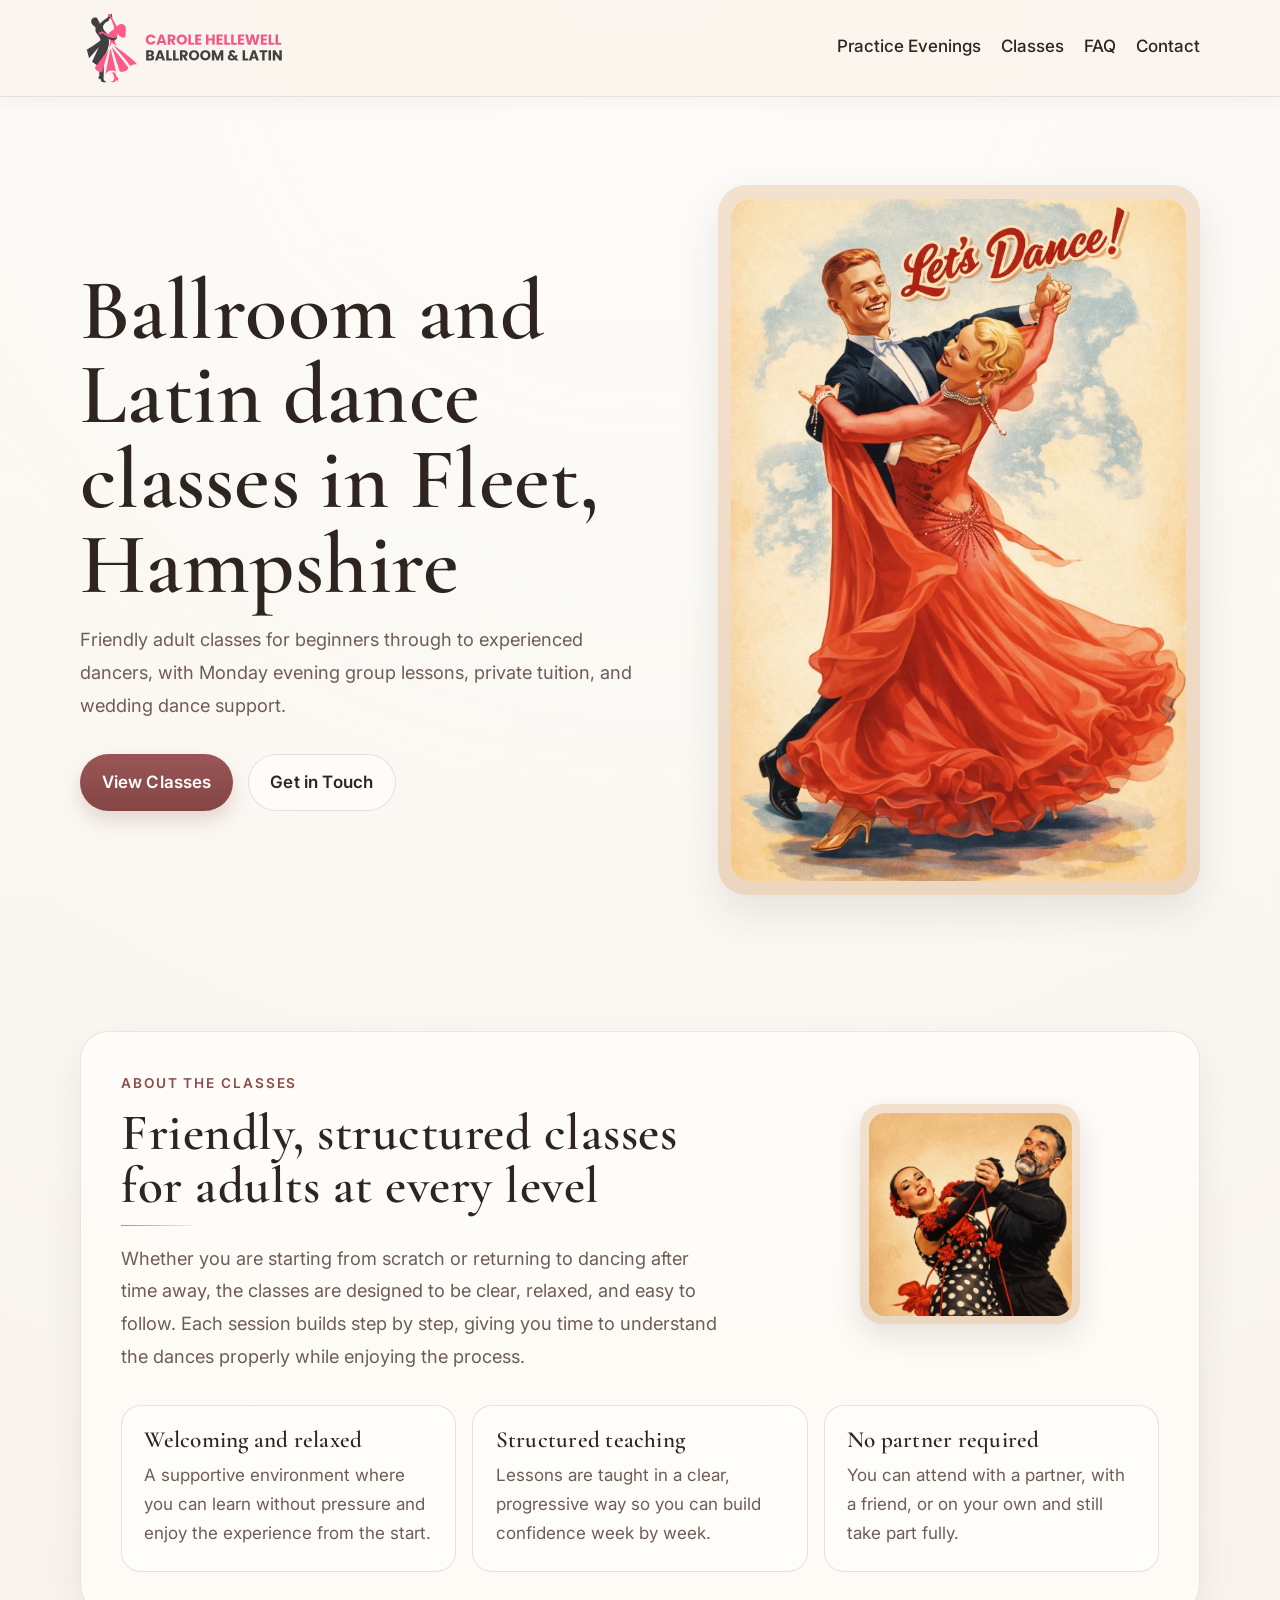
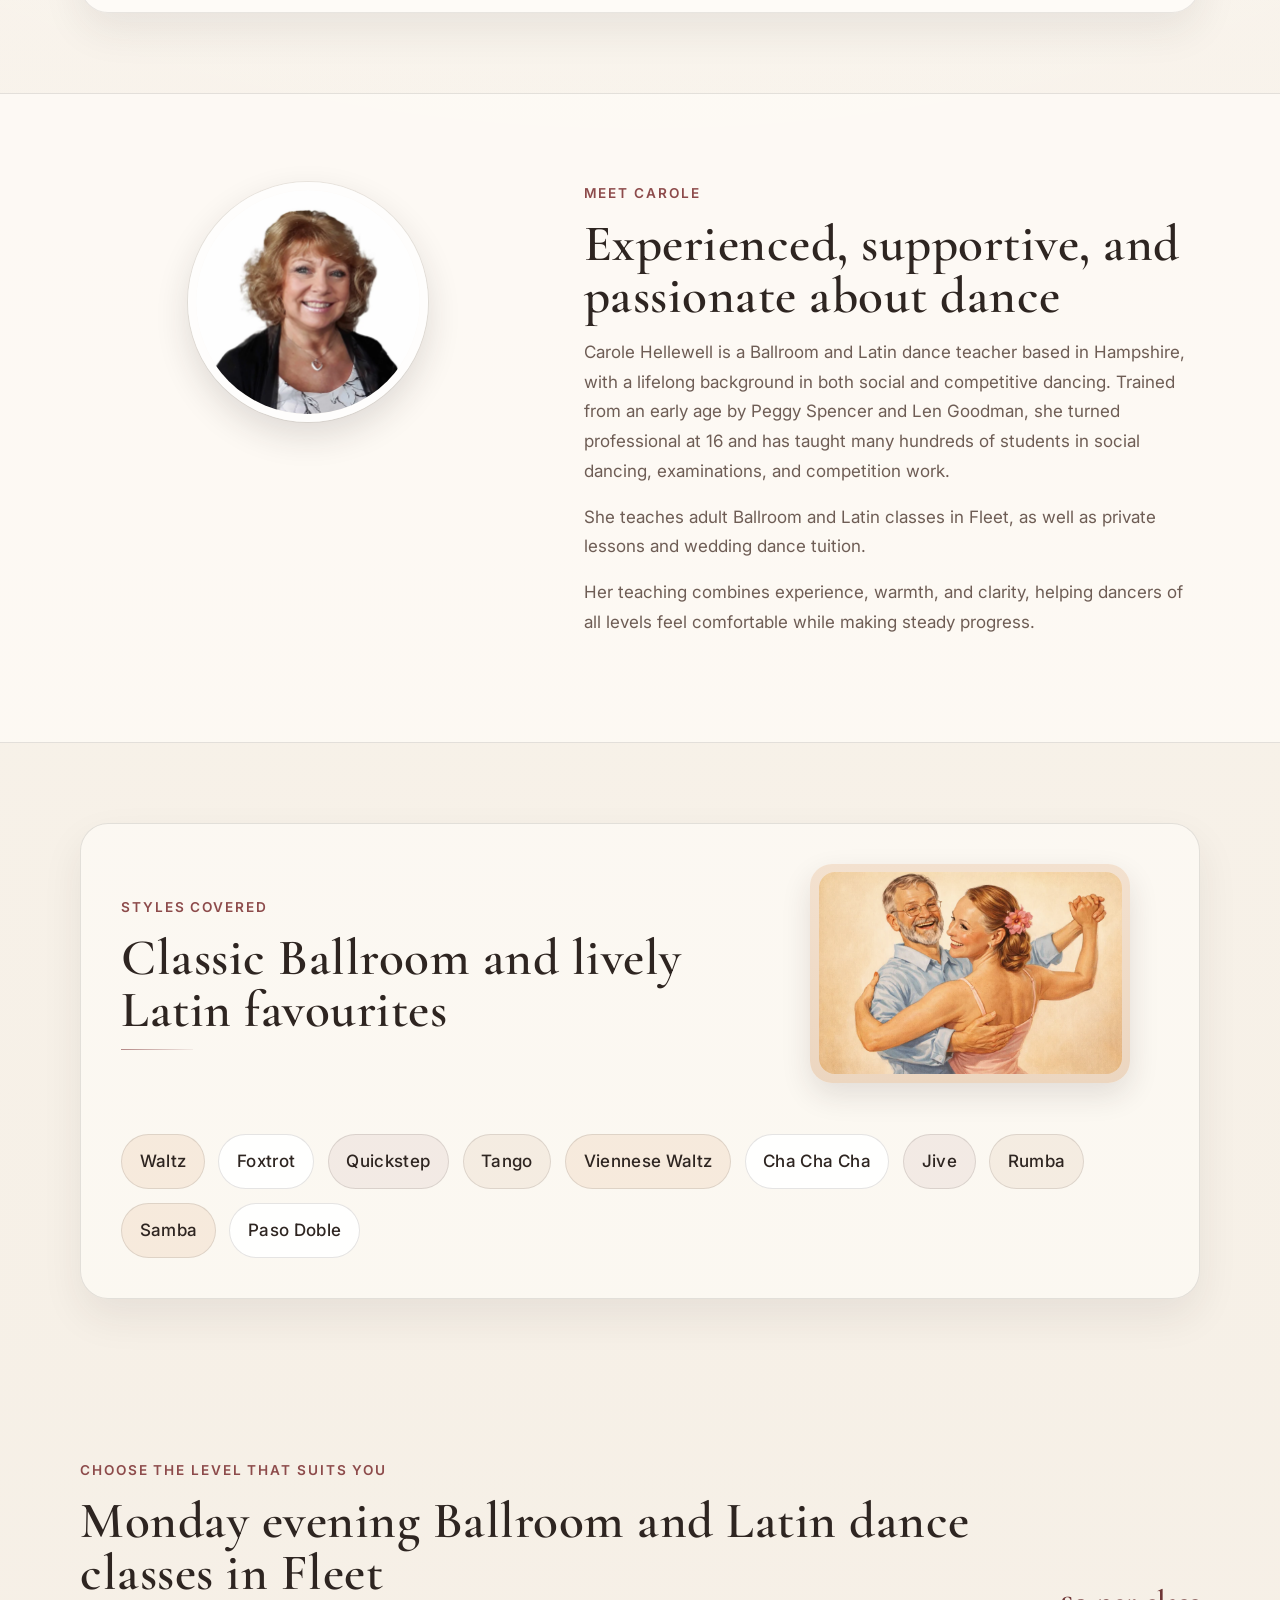
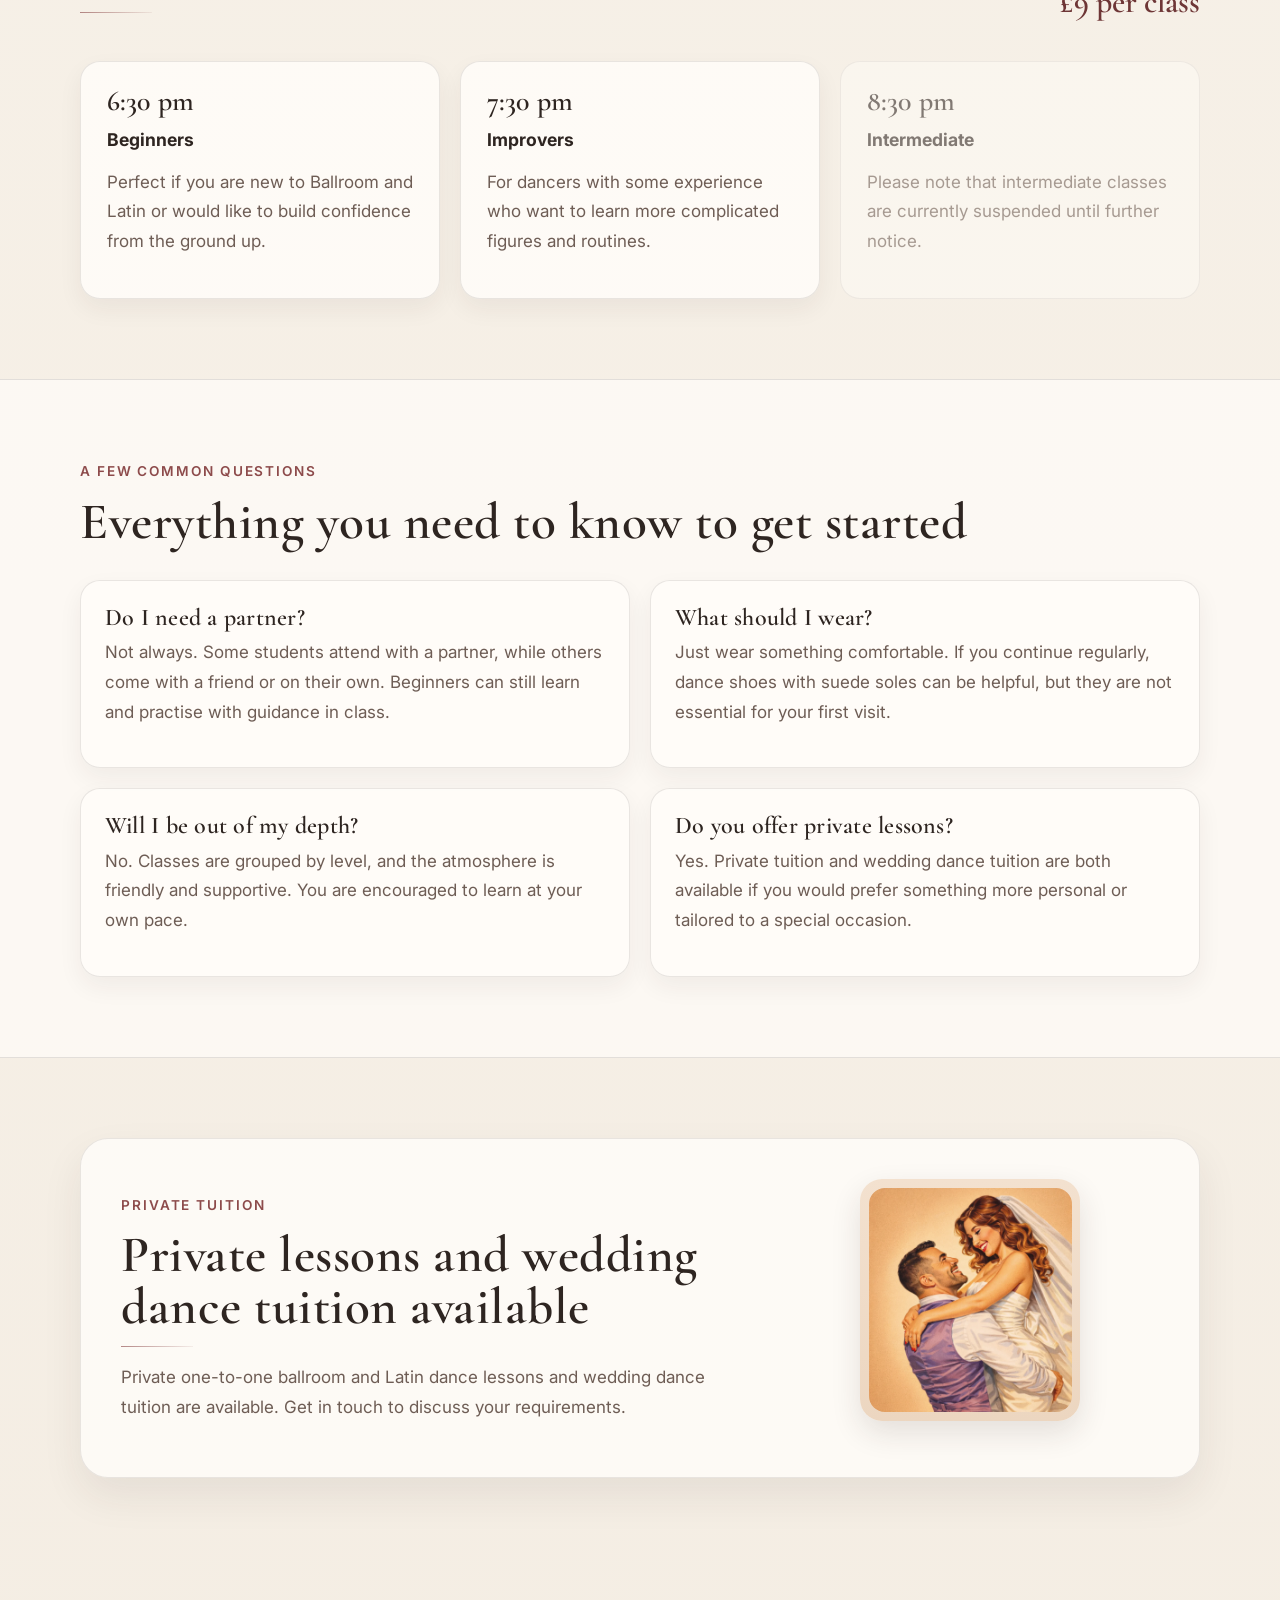
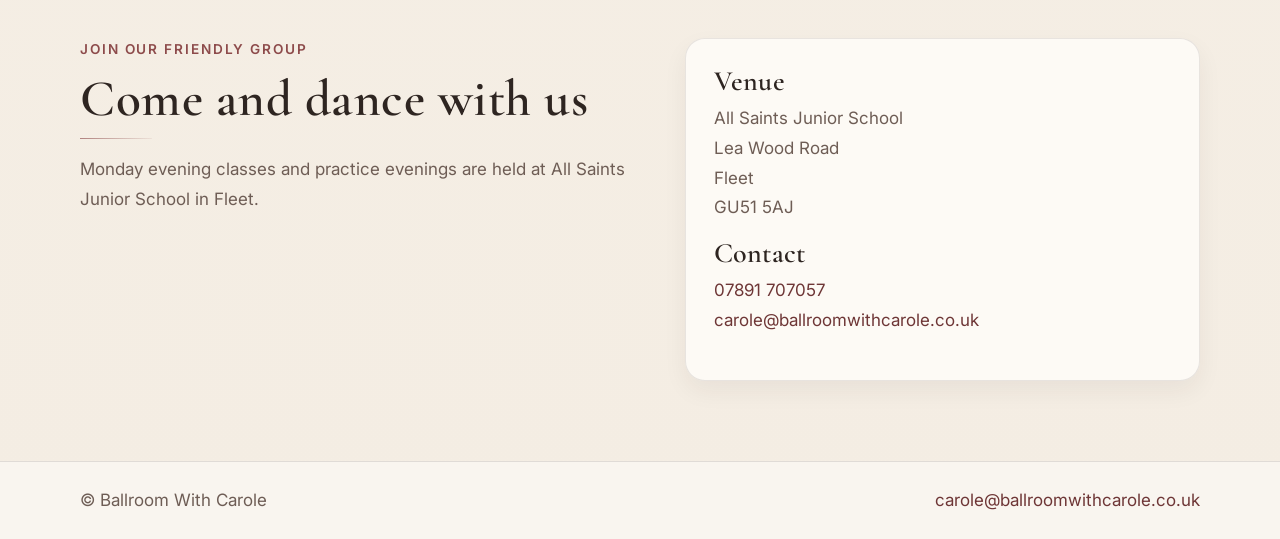
==== index.html @ eed53af4 "Upload of locally developed files" ====
<!DOCTYPE html>
<html lang="en">
<head>
  <meta charset="UTF-8" />
  <meta name="viewport" content="width=device-width, initial-scale=1.0" />
  <title>Ballroom With Carole | Ballroom & Latin Dance Classes in Fleet</title>
  <meta
    name="description"
    content="Friendly adult Ballroom and Latin dance classes in Fleet, Hampshire, with beginner, improver and intermediate classes, plus private lessons and wedding dance tuition."
  />
  <link rel="canonical" href="https://ballroomwithcarole.co.uk/" />
  <meta name="robots" content="index,follow" />
  <meta property="og:locale" content="en_GB" />
  <meta property="og:type" content="website" />
  <meta property="og:site_name" content="Ballroom With Carole" />
  <meta property="og:title" content="Ballroom With Carole | Ballroom & Latin Dance Classes in Fleet" />
  <meta
    property="og:description"
    content="Friendly adult Ballroom and Latin dance classes in Fleet, Hampshire, with beginner, improver and intermediate classes, plus private lessons and wedding dance tuition."
  />
  <meta property="og:url" content="https://ballroomwithcarole.co.uk/" />
  <meta property="og:image" content="https://ballroomwithcarole.co.uk/images/hero.webp" />
  <meta property="og:image:alt" content="Vintage-style illustration of a ballroom dancing couple" />
  <meta name="twitter:card" content="summary_large_image" />
  <meta name="twitter:title" content="Ballroom With Carole | Ballroom & Latin Dance Classes in Fleet" />
  <meta
    name="twitter:description"
    content="Friendly adult Ballroom and Latin dance classes in Fleet, Hampshire, with beginner, improver and intermediate classes, plus private lessons and wedding dance tuition."
  />
  <meta name="twitter:image" content="https://ballroomwithcarole.co.uk/images/hero.webp" />
  <meta name="twitter:image:alt" content="Vintage-style illustration of a ballroom dancing couple" />
  <link rel="preconnect" href="https://fonts.googleapis.com" />
  <link rel="preconnect" href="https://fonts.gstatic.com" crossorigin />
  <link
    href="https://fonts.googleapis.com/css2?family=Cormorant+Garamond:wght@500;600;700&family=Inter:wght@400;500;600&display=swap"
    rel="stylesheet"
  />
  <link rel="stylesheet" href="style.css" />
  <script type="application/ld+json">
    {
      "@context": "https://schema.org",
      "@graph": [
        {
          "@type": "WebSite",
          "@id": "https://ballroomwithcarole.co.uk/#website",
          "url": "https://ballroomwithcarole.co.uk/",
          "name": "Ballroom With Carole",
          "inLanguage": "en-GB"
        },
        {
          "@type": "LocalBusiness",
          "@id": "https://ballroomwithcarole.co.uk/#business",
          "name": "Ballroom With Carole",
          "url": "https://ballroomwithcarole.co.uk/",
          "image": "https://ballroomwithcarole.co.uk/images/hero.webp",
          "email": "carole@ballroomwithcarole.co.uk",
          "telephone": "+447891707057",
          "founder": {
            "@type": "Person",
            "name": "Carole Hellewell"
          },
          "areaServed": "Fleet, Hampshire",
          "address": {
            "@type": "PostalAddress",
            "streetAddress": "All Saints Junior School, Lea Wood Road",
            "addressLocality": "Fleet",
            "postalCode": "GU51 5AJ",
            "addressCountry": "GB"
          }
        },
        {
          "@type": "WebPage",
          "@id": "https://ballroomwithcarole.co.uk/#webpage",
          "url": "https://ballroomwithcarole.co.uk/",
          "name": "Ballroom With Carole | Ballroom & Latin Dance Classes in Fleet",
          "description": "Friendly adult Ballroom and Latin dance classes in Fleet, Hampshire, with beginner, improver and intermediate classes, plus private lessons and wedding dance tuition.",
          "inLanguage": "en-GB",
          "isPartOf": {
            "@id": "https://ballroomwithcarole.co.uk/#website"
          },
          "about": {
            "@id": "https://ballroomwithcarole.co.uk/#business"
          }
        }
      ]
    }
  </script>
</head>
<body>
  <header class="site-header">
    <div class="container header-inner">
      <a class="brand" href="#top">
        <img src="images/logo.svg" alt="Ballroom With Carole logo" />
      </a>
      <nav class="site-nav" aria-label="Primary navigation">
        <a href="practice-evenings.html">Practice Evenings</a>
        <a href="#classes">Classes</a>
        <a href="#faq">FAQ</a>
        <a href="#contact">Contact</a>
      </nav>
    </div>
  </header>

  <main id="top">
    <section class="hero">
      <div class="container hero-grid">
        <div class="hero-copy">
          <h1>Ballroom and Latin dance classes in Fleet, Hampshire</h1>
          <p class="lead">
            Friendly adult classes for beginners through to experienced dancers, with Monday evening group lessons, private tuition,
            and wedding dance support.
          </p>

          <div class="hero-actions">
            <a class="button button-primary" href="#classes">View Classes</a>
            <a class="button button-secondary" href="#contact">Get in Touch</a>
          </div>
        </div>

        <div class="hero-art" aria-hidden="true">
          <div class="hero-art-frame">
<img src="images/hero.webp" alt="Vintage-style illustration of a ballroom dancing couple" />
          </div>
        </div>
      </div>
    </section>

<section class="intro section">
  <div class="container">
    <div class="intro-shell">
      <div class="intro-top">
        <div class="intro-copy">
          <p class="eyebrow">About the classes</p>
          <h2>Friendly, structured classes for adults at every level</h2>
          <p class="intro-lead">
            Whether you are starting from scratch or returning to dancing after time away, the classes are designed to be clear,
            relaxed, and easy to follow. Each session builds step by step, giving you time to understand the dances properly while
            enjoying the process.
          </p>
        </div>

        <div class="intro-image">
          <div class="intro-image-frame">
            <img
              class="intro-image-art"
              src="images/tango.webp"
              alt="Vintage-style tango dancers illustration"
            />
          </div>
        </div>
      </div>

      <div class="intro-points">
        <article class="intro-point">
          <h3>Welcoming and relaxed</h3>
          <p>A supportive environment where you can learn without pressure and enjoy the experience from the start.</p>
        </article>

        <article class="intro-point">
          <h3>Structured teaching</h3>
          <p>Lessons are taught in a clear, progressive way so you can build confidence week by week.</p>
        </article>

        <article class="intro-point">
          <h3>No partner required</h3>
          <p>You can attend with a partner, with a friend, or on your own and still take part fully.</p>
        </article>
      </div>
    </div>
  </div>
</section>

    <section id="about" class="about section section-tint">
<div class="container two-column about-grid">
  <div class="about-image">
    <img src="images/carole_hellewell.webp" alt="Carole Hellewell" />
  </div>

  <div class="about-text">
    <p class="eyebrow">Meet Carole</p>
    <h2>Experienced, supportive, and passionate about dance</h2>

    <p>
      Carole Hellewell is a Ballroom and Latin dance teacher based in Hampshire, with a lifelong background in both social and
      competitive dancing. Trained from an early age by Peggy Spencer and
      Len Goodman, she turned professional at 16 and has taught many hundreds of
      students in social dancing, examinations, and competition work.
    </p>

    <p>She teaches adult Ballroom and Latin classes in Fleet, as well as private lessons and wedding dance tuition.

    </p>

    <p>
      Her teaching combines experience, warmth, and clarity, helping dancers of
      all levels feel comfortable while making steady progress.
    </p>
  </div>
</div>
    </section>

    <section class="styles section">
      <div class="container">
        <div class="styles-top">
          <div class="styles-copy">
            <p class="eyebrow">Styles covered</p>
            <h2>Classic Ballroom and lively Latin favourites</h2>
          </div>

          <div class="classes-image">
            <div class="classes-image-frame">
              <img
                class="classes-image-art"
                src="images/dancing-couple.webp"
                alt="Vintage-style dancing couple illustration"
              />
            </div>
          </div>
        </div>

        <div class="pill-grid">
          <span class="pill">Waltz</span>
          <span class="pill">Foxtrot</span>
          <span class="pill">Quickstep</span>
          <span class="pill">Tango</span>
          <span class="pill">Viennese Waltz</span>
          <span class="pill">Cha Cha Cha</span>
          <span class="pill">Jive</span>
          <span class="pill">Rumba</span>
          <span class="pill">Samba</span>
          <span class="pill">Paso Doble</span>
        </div>
      </div>
    </section>

    <section id="classes" class="classes section">
      <div class="container">
        <div class="section-heading">
          <div>
            <p class="eyebrow">Choose the level that suits you</p>
            <h2>Monday evening Ballroom and Latin dance classes in Fleet</h2>
          </div>
          <p class="price-tag">£9 per class</p>
        </div>

        <div class="card-grid">
          <article class="card">
            <h3>6:30 pm</h3>
            <p class="card-title">Beginners</p>
            <p>Perfect if you are new to Ballroom and Latin or would like to build confidence from the ground up.</p>
          </article>

          <article class="card">
            <h3>7:30 pm</h3>
            <p class="card-title">Improvers</p>
            <p>For dancers with some experience who want to learn more complicated figures and routines.</p>
          </article>

          <article class="card card-suspended">
            <h3>8:30 pm</h3>
            <p class="card-title">Intermediate</p>
            <p>Please note that intermediate classes are currently suspended until further notice.</p>
          </article>
        </div>
      </div>
    </section>

    <section id="faq" class="faq section section-tint">
      <div class="container">
        <p class="eyebrow">A few common questions</p>
        <h2>Everything you need to know to get started</h2>

        <div class="faq-grid">
          <article class="faq-item">
            <h3>Do I need a partner?</h3>
            <p>
              Not always. Some students attend with a partner, while others come with a
              friend or on their own. Beginners can still learn and practise with
              guidance in class.
            </p>
          </article>

          <article class="faq-item">
            <h3>What should I wear?</h3>
            <p>
              Just wear something comfortable. If you continue regularly, dance shoes
              with suede soles can be helpful, but they are not essential for your first visit.
            </p>
          </article>

          <article class="faq-item">
            <h3>Will I be out of my depth?</h3>
            <p>
              No. Classes are grouped by level, and the atmosphere is friendly and
              supportive. You are encouraged to learn at your own pace.
            </p>
          </article>

          <article class="faq-item">
            <h3>Do you offer private lessons?</h3>
            <p>
              Yes. Private tuition and wedding dance tuition are both available if you
              would prefer something more personal or tailored to a special occasion.
            </p>
          </article>
        </div>
      </div>
    </section>

    <section class="private section">
      <div class="container">
        <div class="private-shell">
          <div class="private-top">
            <div class="private-copy">
              <p class="eyebrow">Private tuition</p>
              <h2>Private lessons and wedding dance tuition available</h2>
              <p class="private-lead">
                Private one-to-one ballroom and Latin dance lessons and wedding dance tuition are available.
                Get in touch to discuss your requirements.
              </p>
            </div>

            <div class="private-image">
              <div class="private-image-frame">
                <img
                  class="private-image-art"
                  src="images/wedding.webp"
                  alt="Vintage-style wedding couple dancing illustration"
                />
              </div>
            </div>
          </div>
        </div>
      </div>
    </section>

    <section id="contact" class="contact section">
      <div class="container contact-grid">
        <div>
          <p class="eyebrow">Join our friendly group</p>
          <h2>Come and dance with us</h2>
          <p>
            Monday evening classes and practice evenings are held at All Saints Junior School in Fleet.
          </p>
        </div>

        <div class="contact-card">
          <h3>Venue</h3>
          <p>
            All Saints Junior School<br />
            Lea Wood Road<br />
            Fleet<br />
            GU51 5AJ
          </p>

          <h3>Contact</h3>
          <p>
            <a href="tel:07891707057">07891 707057</a><br />
            <a href="mailto:carole@ballroomwithcarole.co.uk">carole@ballroomwithcarole.co.uk</a>
          </p>
        </div>
      </div>
    </section>
  </main>

  <footer class="site-footer">
    <div class="container footer-inner">
      <p>© Ballroom With Carole</p>
      <p><a href="mailto:carole@ballroomwithcarole.co.uk">carole@ballroomwithcarole.co.uk</a></p>
    </div>
  </footer>
</body>
</html>
---- style.css ----
:root {
  --bg: #f6f0e7;
  --bg-soft: #fbf7f1;
  --surface: #fffdf9;
  --surface-2: #f0e5d7;
  --text: #2e2521;
  --muted: #6e5d55;
  --accent: #8d4b4b;
  --accent-dark: #6e3636;
  --border: rgba(46, 37, 33, 0.12);
  --shadow: 0 18px 40px rgba(46, 37, 33, 0.08);

  --font-heading: "Cormorant Garamond", serif;
  --font-body: "Inter", sans-serif;

  --container: 1120px;
  --radius: 20px;
  --shadow-soft: 0 10px 24px rgba(46, 37, 33, 0.06);
  --shadow-card: 0 16px 34px rgba(46, 37, 33, 0.08);
}

*,
*::before,
*::after {
  box-sizing: border-box;
}

html {
  scroll-behavior: smooth;
}

body {
  margin: 0;
  background:
    radial-gradient(circle at top, rgba(255, 255, 255, 0.75), transparent 38%),
    linear-gradient(to bottom, #f9f4ec, #f4ede3);
  color: var(--text);
  font-family: var(--font-body);
  font-size: 17px;
  line-height: 1.72;
}

img {
  max-width: 100%;
  display: block;
}

a {
  color: var(--accent-dark);
  text-decoration: none;
}

a:hover {
  text-decoration: underline;
}

.container {
  width: min(var(--container), calc(100% - 2rem));
  margin: 0 auto;
}

.narrow {
  width: min(760px, calc(100% - 2rem));
  margin: 0 auto;
}

.centred {
  text-align: center;
}

.section {
  padding: 5rem 0;
}

.intro.section {
  padding-top: 3.75rem;
}

.about.section {
  padding-top: 5.5rem;
  padding-bottom: 5.5rem;
}

.styles.section,
.classes.section,
.faq.section,
.private.section,
.contact.section {
  padding-top: 5rem;
  padding-bottom: 5rem;
}

.section-tint {
  background: rgba(255, 253, 249, 0.72);
  border-top: 1px solid var(--border);
  border-bottom: 1px solid var(--border);
}

h1,
h2,
h3 {
  margin-top: 0;
  font-family: var(--font-heading);
  font-weight: 600;
  line-height: 1.05;
  letter-spacing: 0.01em;
  color: var(--text);
}

h1 {
  font-size: clamp(3rem, 7vw, 5.4rem);
  margin-bottom: 1rem;
  line-height: 0.98;
  letter-spacing: 0.005em;
}

h2 {
  font-size: clamp(2.2rem, 4vw, 3.4rem);
  margin-bottom: 1rem;
  line-height: 1.02;
  position: relative;
}

h3 {
  font-size: 1.75rem;
  margin-bottom: 0.5rem;
}

p {
  margin-top: 0;
  margin-bottom: 1rem;
  color: var(--muted);
}

.eyebrow {
  margin-bottom: 0.75rem;
  color: var(--accent);
  font-size: 0.85rem;
  font-weight: 600;
  letter-spacing: 0.14em;
  text-transform: uppercase;
}

.lead,
.intro-lead {
  font-size: 1.14rem;
  line-height: 1.8;
  max-width: 38rem;
}

.card p,
.faq-item p,
.about-text p,
.contact p {
  line-height: 1.75;
}

.site-header {
  position: sticky;
  top: 0;
  z-index: 10;
  backdrop-filter: blur(12px);
  background: rgba(249, 244, 236, 0.82);
  border-bottom: 1px solid rgba(46, 37, 33, 0.09);
  box-shadow: 0 6px 18px rgba(46, 37, 33, 0.04);
}

.intro-shell,
.private-shell {
  background: rgba(255, 253, 249, 0.82);
  border: 1px solid rgba(46, 37, 33, 0.1);
  border-radius: 28px;
  padding: 2.5rem;
  box-shadow: var(--shadow);
}

.intro-top,
.private-top,
.styles-top {
  display: grid;
  grid-template-columns: 1.25fr 0.75fr;
  gap: 2rem;
  align-items: center;
  margin-bottom: 2rem;
}

.private-top {
  margin-bottom: 0;
}

.intro-copy,
.private-copy,
.styles-copy {
  max-width: 760px;
}

.intro-lead {
  margin-bottom: 0;
}

.private-lead {
  margin-bottom: 0;
}

.intro-image,
.private-image,
.classes-image {
  display: flex;
  justify-content: center;
  align-items: center;
  padding-bottom: 1rem;
}

.classes-image {
  margin-bottom: 0;
}

.intro-image-frame,
.private-image-frame,
.classes-image-frame {
  width: 100%;
  max-width: 220px;
  background: linear-gradient(180deg, #f3e1cf, #ecd6c0);
  padding: 0.55rem;
  border-radius: 22px;
  box-shadow: 0 12px 30px rgba(46, 37, 33, 0.12);
}

.classes-image-frame {
  max-width: 320px;
}

.intro-image-art,
.private-image-art,
.classes-image-art {
  width: 100%;
  height: auto;
  display: block;
  border-radius: 16px;
  filter: contrast(0.98) saturate(0.95);
}

.intro-points {
  display: grid;
  grid-template-columns: repeat(3, 1fr);
  gap: 1rem;
}

.intro-point {
  background: rgba(255, 253, 249, 0.9);
  border: 1px solid var(--border);
  border-radius: 20px;
  padding: 1.4rem;
}

.intro-point h3 {
  font-size: 1.45rem;
  margin-bottom: 0.5rem;
}

.intro-point p {
  margin-bottom: 0;
}

@media (max-width: 920px) {
  .intro-top,
  .private-top,
  .styles-top,
  .intro-points {
    grid-template-columns: 1fr;
  }

  .intro-shell,
  .private-shell {
    padding: 2rem;
  }

  .intro-image,
  .private-image,
  .classes-image {
    justify-content: flex-start;
  }

  .intro-image-frame,
  .private-image-frame {
    max-width: 200px;
  }
}

.header-inner {
  min-height: 96px;
  display: flex;
  align-items: center;
  justify-content: space-between;
  gap: 1rem;
}

.about-grid {
  align-items: center;
}

.about-image {
  display: flex;
  justify-content: center;
  align-items: center;
}

.about-image img {
  width: 240px;
  height: 240px;
  border-radius: 50%;
  object-fit: cover;
  border: 8px solid rgba(255, 255, 255, 0.78);
  box-shadow:
    0 0 0 1px rgba(46, 37, 33, 0.08),
    0 14px 34px rgba(46, 37, 33, 0.14);
}

.site-nav {
  display: flex;
  flex-wrap: wrap;
  gap: 1.25rem;
}

.site-nav a {
  color: var(--text);
  font-weight: 500;
  position: relative;
  padding-bottom: 0.2rem;
}

.site-nav a::after {
  content: "";
  position: absolute;
  left: 0;
  bottom: 0;
  width: 100%;
  height: 1px;
  background: rgba(141, 75, 75, 0.55);
  transform: scaleX(0);
  transform-origin: center;
  transition: transform 0.22s ease;
}

.site-nav a:hover {
  text-decoration: none;
}

.site-nav a:hover::after {
  transform: scaleX(1);
}

.hero {
  padding: 5.5rem 0 4.75rem;
}

.hero-grid {
  display: grid;
  grid-template-columns: 1.1fr 0.9fr;
  gap: 3rem;
  align-items: center;
}

.hero-copy {
  padding-right: 1rem;
}

.hero-actions {
  display: flex;
  flex-wrap: wrap;
  gap: 0.9rem;
  margin-top: 2rem;
}

.button {
  display: inline-flex;
  align-items: center;
  justify-content: center;
  min-height: 50px;
  padding: 0.82rem 1.35rem;
  border-radius: 999px;
  font-weight: 600;
  letter-spacing: 0.01em;
  transition: transform 0.18s ease, background-color 0.18s ease, border-color 0.18s ease;
}

.button:hover {
  text-decoration: none;
  transform: translateY(-1px);
}

.button-primary {
  background: linear-gradient(180deg, #9a5656, #844545);
  color: white;
  box-shadow: 0 10px 20px rgba(141, 75, 75, 0.2);
}

.button-primary:hover {
  background: linear-gradient(180deg, #8f4e4e, #743c3c);
}

.button-secondary {
  border: 1px solid var(--border);
  color: var(--text);
  background: rgba(255, 255, 255, 0.6);
}

.button-secondary:hover {
  background: rgba(255, 255, 255, 0.9);
  border-color: rgba(46, 37, 33, 0.18);
}

.hero-art-frame {
  background: linear-gradient(180deg, #f3e1cf, #ecd6c0);
  padding: 0.85rem;
  border-radius: 28px;
  box-shadow: 0 18px 40px rgba(46, 37, 33, 0.1);
}

.hero-art-frame img {
  border-radius: 20px;
  filter: contrast(0.98) saturate(0.94);
}

.intro-copy h2::after,
.private-copy h2::after,
.styles-copy h2::after,
.classes h2::after,
.contact h2::after {
  content: "";
  display: block;
  width: 72px;
  height: 1px;
  margin-top: 0.8rem;
  background: linear-gradient(to right, rgba(141, 75, 75, 0.65), rgba(141, 75, 75, 0.08));
}

.two-column {
  display: grid;
  grid-template-columns: 0.85fr 1.15fr;
  gap: 3rem;
  align-items: start;
}

.pill-grid {
  display: flex;
  flex-wrap: wrap;
  gap: 0.85rem;
  margin-top: 2.2rem;
}

.pill {
  display: inline-block;
  padding: 0.75rem 1.1rem;
  border-radius: 999px;
  background: rgba(255, 255, 255, 0.78);
  border: 1px solid rgba(46, 37, 33, 0.12);
  color: var(--text);
  font-weight: 500;
  letter-spacing: 0.02em;

  transition: all 0.25s ease;
}

.pill:nth-child(4n+1) {
  background: rgba(243, 225, 207, 0.6);
  /* warm champagne */
}

.pill:nth-child(4n+2) {
  background: rgba(255, 255, 255, 0.9);
}

.pill:nth-child(4n+3) {
  background: rgba(141, 75, 75, 0.08);
  /* burgundy tint */
}

.pill:nth-child(4n+4) {
  background: rgba(240, 229, 215, 0.6);
}

.pill:hover {
  transform: translateY(-2px);
  border-color: rgba(141, 75, 75, 0.35);
  box-shadow: 0 8px 18px rgba(46, 37, 33, 0.08);
  background: rgba(255, 255, 255, 0.95);
}

.pill:hover {
  letter-spacing: 0.04em;
}

.pill small {
  display: block;
  font-size: 0.7rem;
  color: var(--muted);
  margin-top: 0.2rem;
  letter-spacing: 0.06em;
  text-transform: uppercase;
}

.styles .container {
  background: rgba(255, 253, 249, 0.6);
  border: 1px solid var(--border);
  border-radius: 28px;
  padding: 2.5rem;
  box-shadow: var(--shadow);
}

.section-heading {
  display: flex;
  justify-content: space-between;
  align-items: end;
  gap: 1rem;
  margin-bottom: 2rem;
}

.price-tag {
  margin: 0;
  font-family: var(--font-heading);
  font-size: 2rem;
  font-weight: 600;
  color: var(--accent-dark);
  white-space: nowrap;
}

.card-grid {
  display: grid;
  grid-template-columns: repeat(3, 1fr);
  gap: 1.25rem;
}

.practice-summary {
  display: grid;
  gap: 1rem;
}

.practice-summary .card,
.practice-date-card {
  height: 100%;
}

.practice-dates-grid {
  grid-template-columns: repeat(2, 1fr);
}

.card {
  background: rgba(255, 253, 249, 0.82);
  border: 1px solid rgba(46, 37, 33, 0.1);
  border-radius: var(--radius);
  padding: 1.6rem;
  box-shadow: var(--shadow-soft);
}

.card-suspended {
  opacity: 0.58;
  background: rgba(255, 253, 249, 0.65);
  box-shadow: none;
}

.card-suspended:hover {
  transform: none;
  box-shadow: none;
}

.card-title {
  font-size: 1.1rem;
  font-weight: 700;
  color: var(--text);
  margin-bottom: 0.75rem;
}

.faq-grid {
  display: grid;
  grid-template-columns: repeat(2, 1fr);
  gap: 1.25rem;
  margin-top: 2rem;
}

.faq-item {
  background: rgba(255, 253, 249, 0.82);
  border: 1px solid rgba(46, 37, 33, 0.1);
  border-radius: var(--radius);
  padding: 1.5rem;
  box-shadow: var(--shadow-soft);
}

.faq-item h3 {
  font-size: 1.5rem;
}

.faq-link-wrap {
  margin-top: 1.5rem;
}

.text-link {
  font-weight: 600;
}

.contact-grid {
  display: grid;
  grid-template-columns: 1fr 0.9fr;
  gap: 2rem;
  align-items: start;
}

.contact-card {
  background: rgba(255, 253, 249, 0.82);
  border: 1px solid rgba(46, 37, 33, 0.1);
  border-radius: var(--radius);
  padding: 1.75rem;
  box-shadow: var(--shadow-soft);
}

.card:not(.card-suspended):hover,
.faq-item:hover {
  transform: translateY(-2px);
  box-shadow: var(--shadow-card);
  transition: transform 0.2s ease, box-shadow 0.2s ease;
}

.site-footer {
  padding: 1.5rem 0;
  border-top: 1px solid var(--border);
  background: rgba(255, 255, 255, 0.4);
}

.footer-inner {
  display: flex;
  justify-content: space-between;
  gap: 1rem;
  flex-wrap: wrap;
}

.footer-inner p {
  margin: 0;
}

.brand img {
  height: 80px;
  width: auto;
  display: block;
}

.brand {
  display: flex;
  flex-direction: column;
  font-family: var(--font-heading);
  font-size: 1.8rem;
  font-weight: 700;
  color: var(--text);
  line-height: 1;
  white-space: nowrap;
}

.brand:hover {
  text-decoration: none;
}

@media (max-width: 920px) {
  .hero-grid,
  .two-column,
  .contact-grid,
  .card-grid,
  .faq-grid {
    grid-template-columns: 1fr;
  }

  .practice-dates-grid {
    grid-template-columns: 1fr;
  }

  .section-heading {
    align-items: start;
    flex-direction: column;
  }

  .hero-copy {
    padding-right: 0;
  }
}

@media (max-width: 700px) {
  .intro-image,
  .intro-image-frame,
  .private-image,
  .private-image-frame,
  .classes-image,
  .classes-image-frame {
    width: 100%;
  }

  .intro-image-frame,
  .private-image-frame,
  .classes-image-frame {
    max-width: none;
  }

  .header-inner {
    flex-direction: column;
    justify-content: center;
    padding: 1rem 0;
  }

  .site-nav {
    justify-content: center;
    gap: 0.9rem;
  }

  .section {
    padding: 4rem 0;
  }

  .button {
    width: 100%;
  }
}

@media (max-width: 1024px) {
  .hero {
    padding: 3rem 0 0 !important;
  }

  .styles.section,
  .private.section {
    padding-bottom: 0 !important;
  }
}
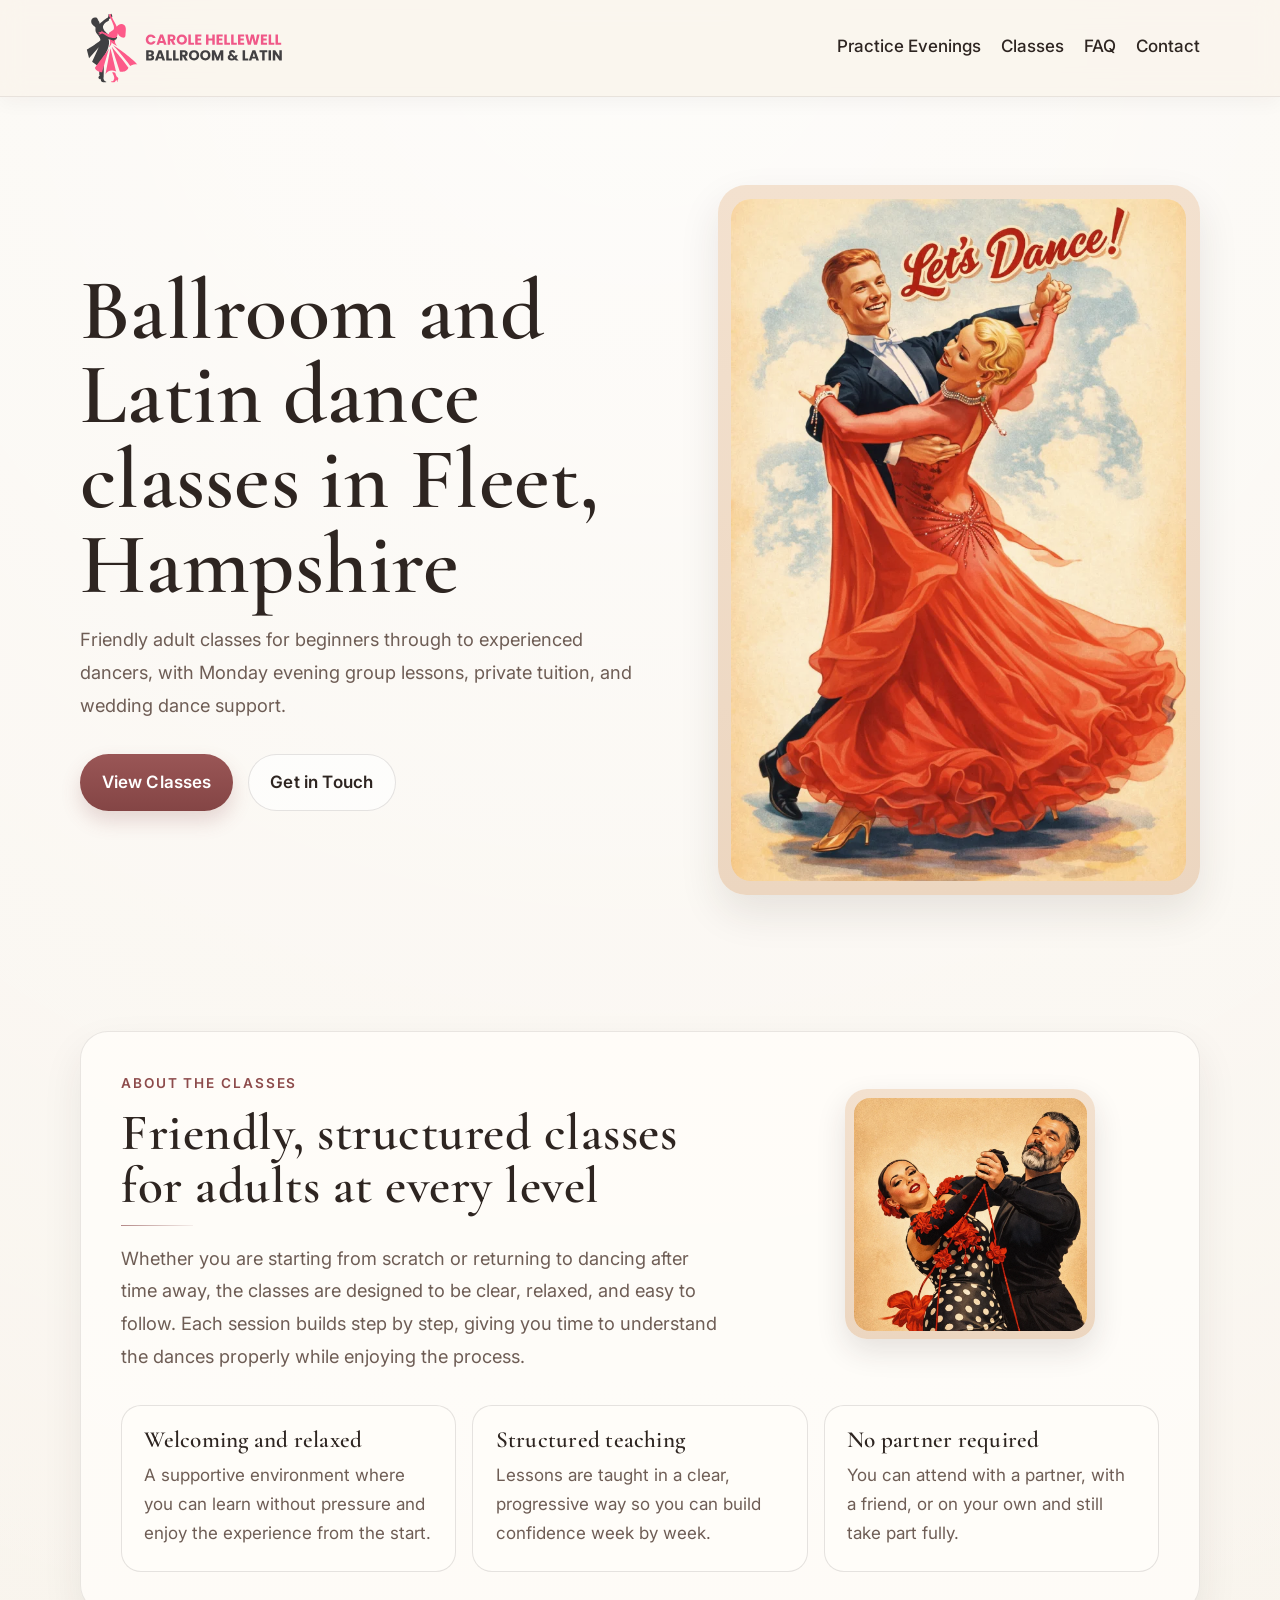
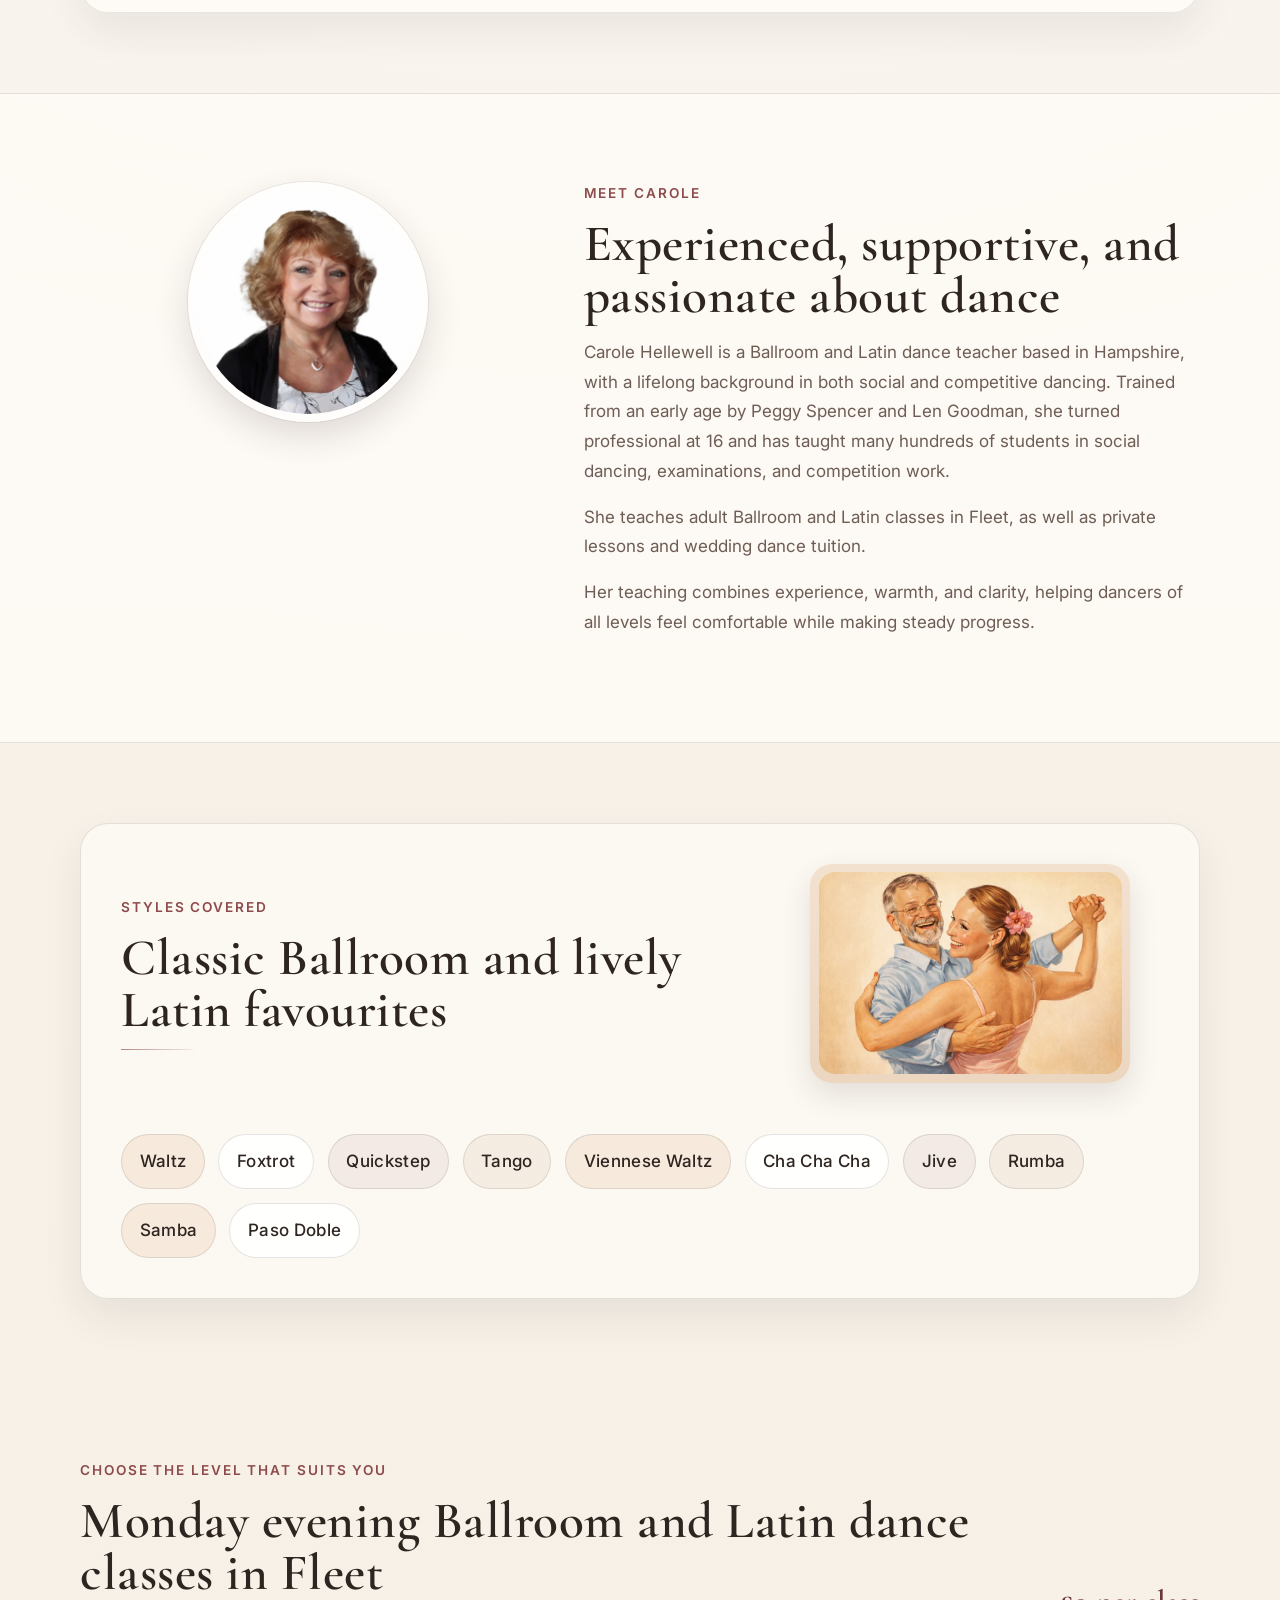
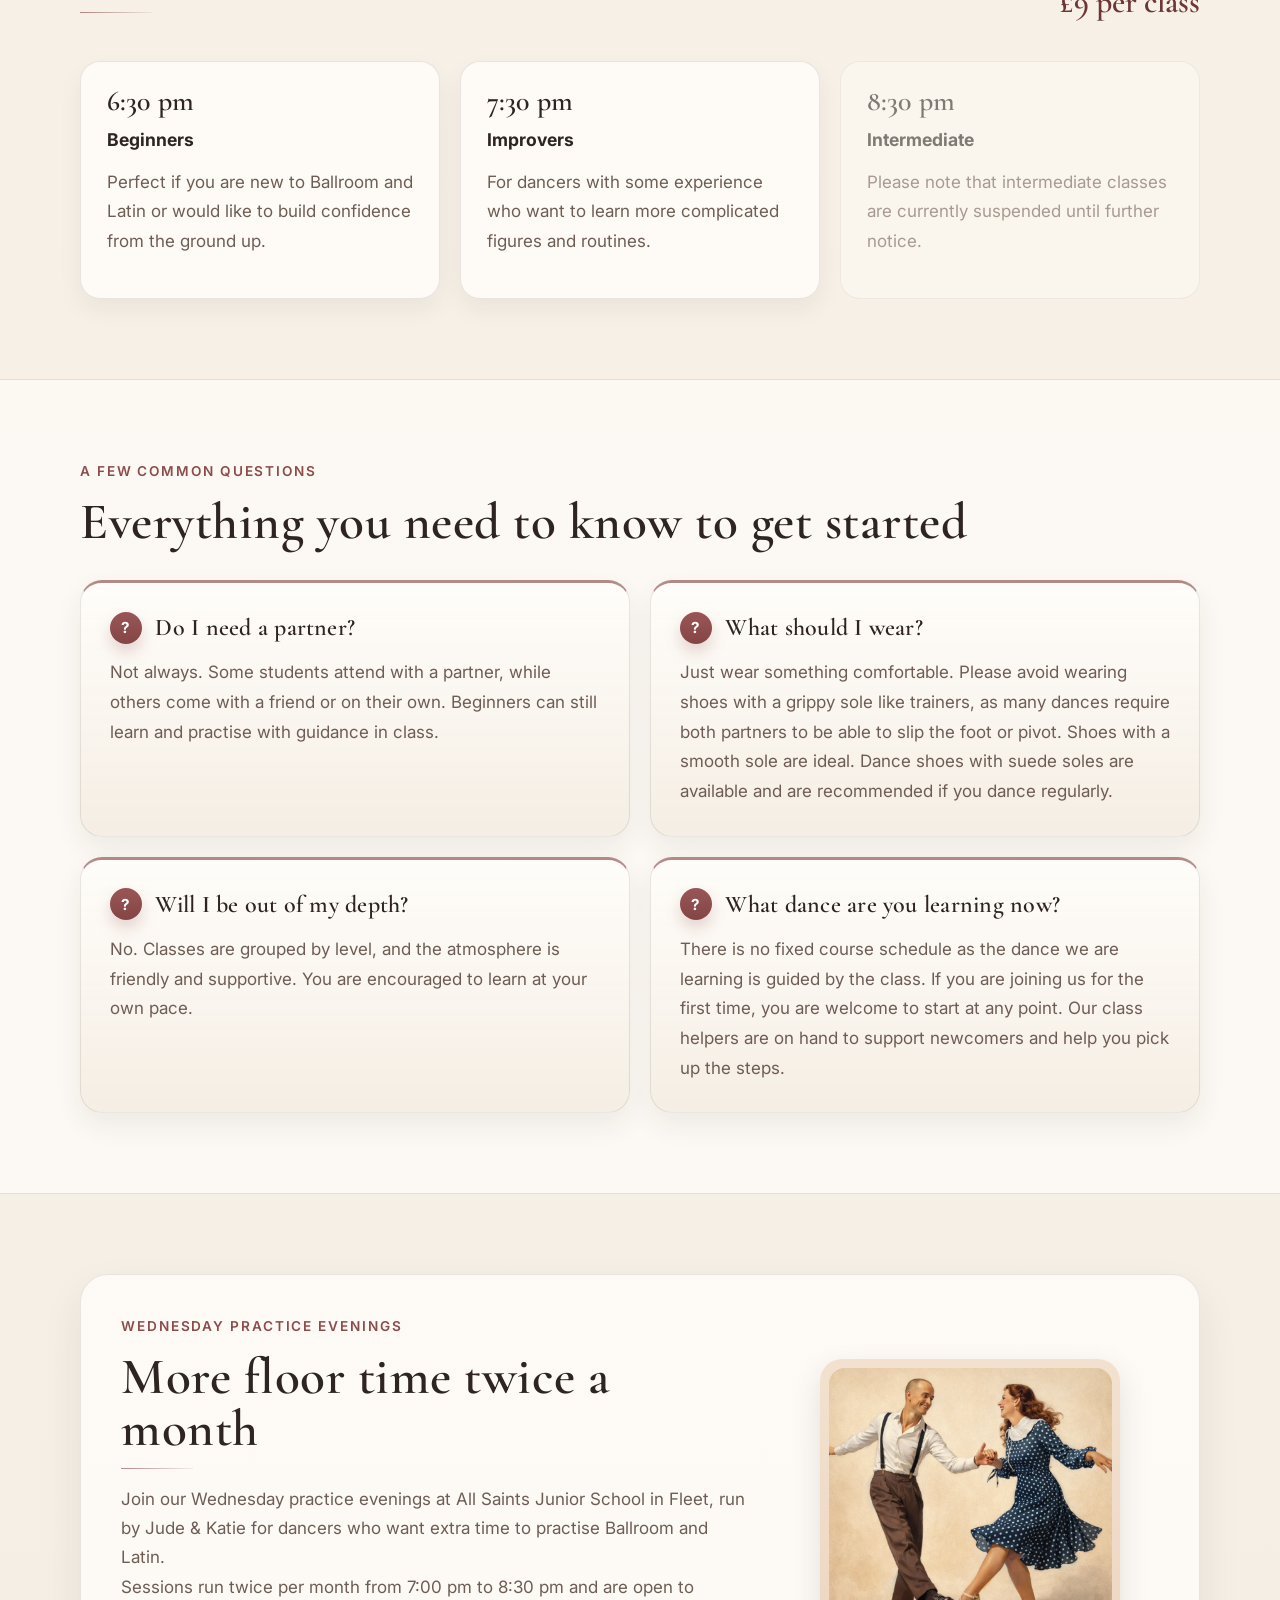
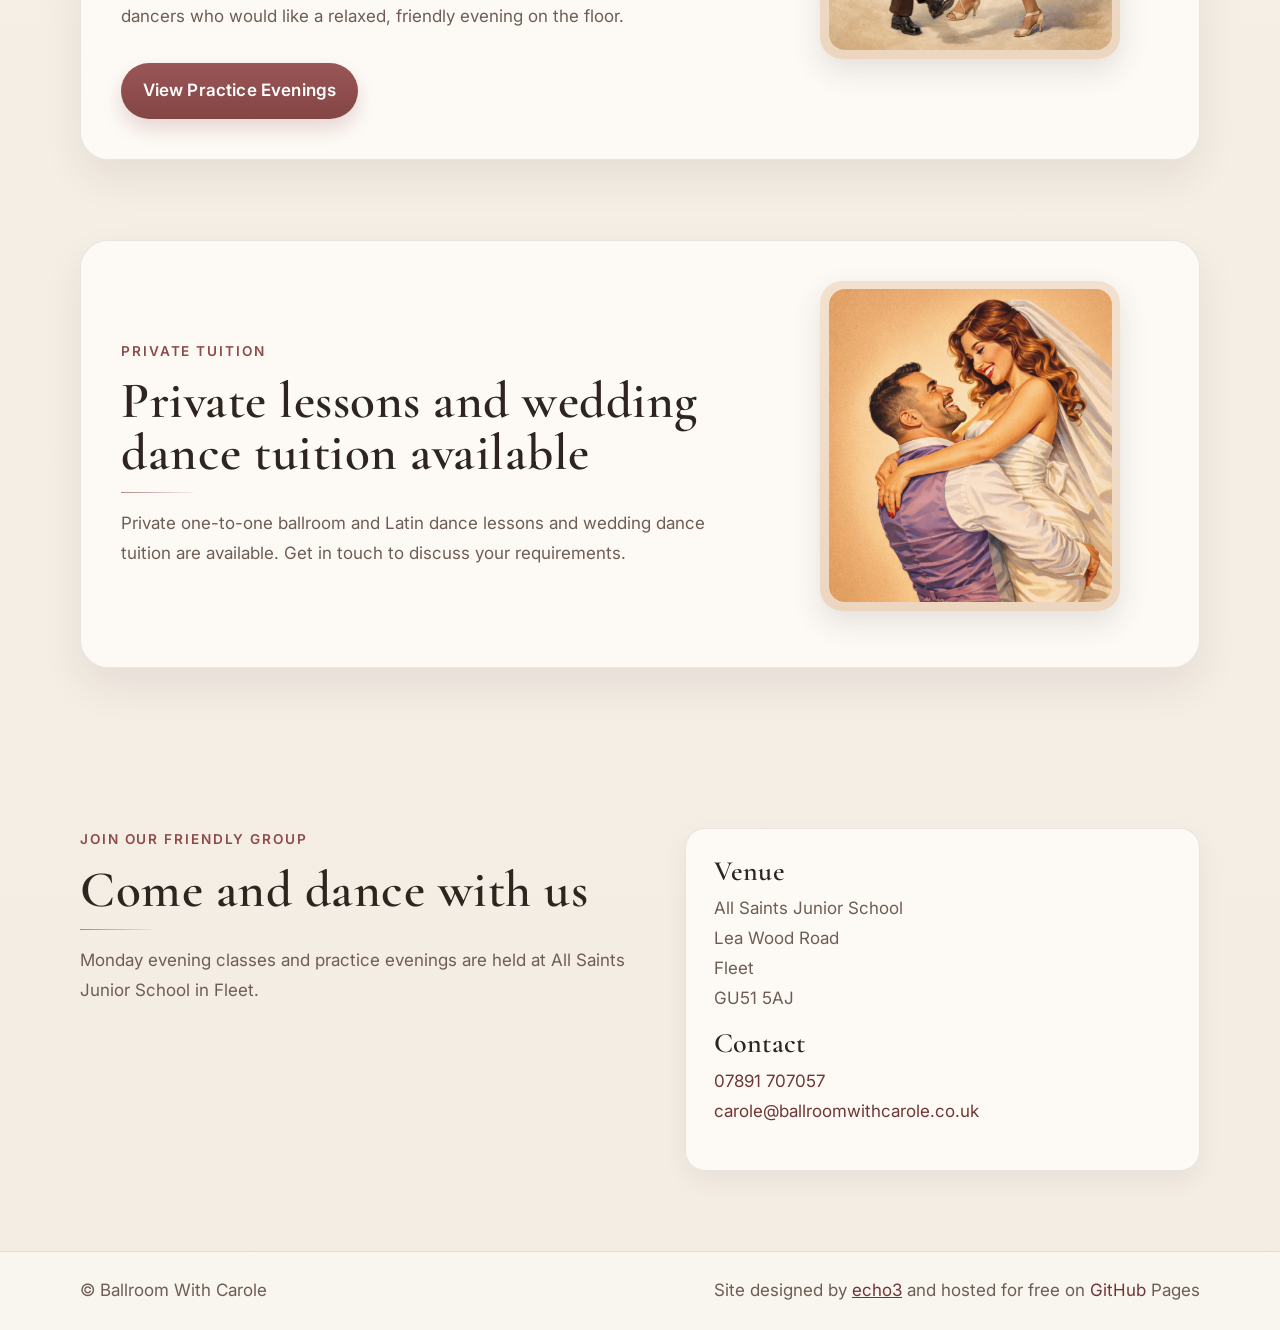
==== commit 571bf65c: "Updates to layout and content" ====
--- a/index.html
+++ b/index.html
@@ -3,89 +3,89 @@
 <head>
   <meta charset="UTF-8" />
   <meta name="viewport" content="width=device-width, initial-scale=1.0" />
-  <title>Ballroom With Carole | Ballroom & Latin Dance Classes in Fleet</title>
-  <meta
-    name="description"
-    content="Friendly adult Ballroom and Latin dance classes in Fleet, Hampshire, with beginner, improver and intermediate classes, plus private lessons and wedding dance tuition."
-  />
-  <link rel="canonical" href="https://ballroomwithcarole.co.uk/" />
-  <meta name="robots" content="index,follow" />
-  <meta property="og:locale" content="en_GB" />
-  <meta property="og:type" content="website" />
-  <meta property="og:site_name" content="Ballroom With Carole" />
-  <meta property="og:title" content="Ballroom With Carole | Ballroom & Latin Dance Classes in Fleet" />
-  <meta
-    property="og:description"
-    content="Friendly adult Ballroom and Latin dance classes in Fleet, Hampshire, with beginner, improver and intermediate classes, plus private lessons and wedding dance tuition."
-  />
-  <meta property="og:url" content="https://ballroomwithcarole.co.uk/" />
-  <meta property="og:image" content="https://ballroomwithcarole.co.uk/images/hero.webp" />
-  <meta property="og:image:alt" content="Vintage-style illustration of a ballroom dancing couple" />
-  <meta name="twitter:card" content="summary_large_image" />
-  <meta name="twitter:title" content="Ballroom With Carole | Ballroom & Latin Dance Classes in Fleet" />
-  <meta
-    name="twitter:description"
-    content="Friendly adult Ballroom and Latin dance classes in Fleet, Hampshire, with beginner, improver and intermediate classes, plus private lessons and wedding dance tuition."
-  />
-  <meta name="twitter:image" content="https://ballroomwithcarole.co.uk/images/hero.webp" />
-  <meta name="twitter:image:alt" content="Vintage-style illustration of a ballroom dancing couple" />
-  <link rel="preconnect" href="https://fonts.googleapis.com" />
-  <link rel="preconnect" href="https://fonts.gstatic.com" crossorigin />
-  <link
-    href="https://fonts.googleapis.com/css2?family=Cormorant+Garamond:wght@500;600;700&family=Inter:wght@400;500;600&display=swap"
-    rel="stylesheet"
-  />
-  <link rel="stylesheet" href="style.css" />
-  <script type="application/ld+json">
-    {
-      "@context": "https://schema.org",
-      "@graph": [
-        {
-          "@type": "WebSite",
-          "@id": "https://ballroomwithcarole.co.uk/#website",
-          "url": "https://ballroomwithcarole.co.uk/",
-          "name": "Ballroom With Carole",
-          "inLanguage": "en-GB"
-        },
-        {
-          "@type": "LocalBusiness",
-          "@id": "https://ballroomwithcarole.co.uk/#business",
-          "name": "Ballroom With Carole",
-          "url": "https://ballroomwithcarole.co.uk/",
-          "image": "https://ballroomwithcarole.co.uk/images/hero.webp",
-          "email": "carole@ballroomwithcarole.co.uk",
-          "telephone": "+447891707057",
-          "founder": {
-            "@type": "Person",
-            "name": "Carole Hellewell"
-          },
-          "areaServed": "Fleet, Hampshire",
-          "address": {
-            "@type": "PostalAddress",
-            "streetAddress": "All Saints Junior School, Lea Wood Road",
-            "addressLocality": "Fleet",
-            "postalCode": "GU51 5AJ",
-            "addressCountry": "GB"
-          }
-        },
-        {
-          "@type": "WebPage",
-          "@id": "https://ballroomwithcarole.co.uk/#webpage",
-          "url": "https://ballroomwithcarole.co.uk/",
-          "name": "Ballroom With Carole | Ballroom & Latin Dance Classes in Fleet",
-          "description": "Friendly adult Ballroom and Latin dance classes in Fleet, Hampshire, with beginner, improver and intermediate classes, plus private lessons and wedding dance tuition.",
-          "inLanguage": "en-GB",
-          "isPartOf": {
-            "@id": "https://ballroomwithcarole.co.uk/#website"
-          },
-          "about": {
-            "@id": "https://ballroomwithcarole.co.uk/#business"
-          }
-        }
-      ]
-    }
-  </script>
-</head>
+  <title>Ballroom With Carole | Ballroom & Latin Dance Classes in Fleet</title>
+  <meta
+    name="description"
+    content="Friendly adult Ballroom and Latin dance classes in Fleet, Hampshire, with beginner, improver and intermediate classes, plus private lessons and wedding dance tuition."
+  />
+  <link rel="canonical" href="https://ballroomwithcarole.co.uk/" />
+  <meta name="robots" content="index,follow" />
+  <meta property="og:locale" content="en_GB" />
+  <meta property="og:type" content="website" />
+  <meta property="og:site_name" content="Ballroom With Carole" />
+  <meta property="og:title" content="Ballroom With Carole | Ballroom & Latin Dance Classes in Fleet" />
+  <meta
+    property="og:description"
+    content="Friendly adult Ballroom and Latin dance classes in Fleet, Hampshire, with beginner, improver and intermediate classes, plus private lessons and wedding dance tuition."
+  />
+  <meta property="og:url" content="https://ballroomwithcarole.co.uk/" />
+  <meta property="og:image" content="https://ballroomwithcarole.co.uk/images/hero.webp" />
+  <meta property="og:image:alt" content="Vintage-style illustration of a ballroom dancing couple" />
+  <meta name="twitter:card" content="summary_large_image" />
+  <meta name="twitter:title" content="Ballroom With Carole | Ballroom & Latin Dance Classes in Fleet" />
+  <meta
+    name="twitter:description"
+    content="Friendly adult Ballroom and Latin dance classes in Fleet, Hampshire, with beginner, improver and intermediate classes, plus private lessons and wedding dance tuition."
+  />
+  <meta name="twitter:image" content="https://ballroomwithcarole.co.uk/images/hero.webp" />
+  <meta name="twitter:image:alt" content="Vintage-style illustration of a ballroom dancing couple" />
+  <link rel="preconnect" href="https://fonts.googleapis.com" />
+  <link rel="preconnect" href="https://fonts.gstatic.com" crossorigin />
+  <link
+    href="https://fonts.googleapis.com/css2?family=Cormorant+Garamond:wght@500;600;700&family=Inter:wght@400;500;600&display=swap"
+    rel="stylesheet"
+  />
+  <link rel="stylesheet" href="style.css" />
+  <script type="application/ld+json">
+    {
+      "@context": "https://schema.org",
+      "@graph": [
+        {
+          "@type": "WebSite",
+          "@id": "https://ballroomwithcarole.co.uk/#website",
+          "url": "https://ballroomwithcarole.co.uk/",
+          "name": "Ballroom With Carole",
+          "inLanguage": "en-GB"
+        },
+        {
+          "@type": "LocalBusiness",
+          "@id": "https://ballroomwithcarole.co.uk/#business",
+          "name": "Ballroom With Carole",
+          "url": "https://ballroomwithcarole.co.uk/",
+          "image": "https://ballroomwithcarole.co.uk/images/hero.webp",
+          "email": "carole@ballroomwithcarole.co.uk",
+          "telephone": "+447891707057",
+          "founder": {
+            "@type": "Person",
+            "name": "Carole Hellewell"
+          },
+          "areaServed": "Fleet, Hampshire",
+          "address": {
+            "@type": "PostalAddress",
+            "streetAddress": "All Saints Junior School, Lea Wood Road",
+            "addressLocality": "Fleet",
+            "postalCode": "GU51 5AJ",
+            "addressCountry": "GB"
+          }
+        },
+        {
+          "@type": "WebPage",
+          "@id": "https://ballroomwithcarole.co.uk/#webpage",
+          "url": "https://ballroomwithcarole.co.uk/",
+          "name": "Ballroom With Carole | Ballroom & Latin Dance Classes in Fleet",
+          "description": "Friendly adult Ballroom and Latin dance classes in Fleet, Hampshire, with beginner, improver and intermediate classes, plus private lessons and wedding dance tuition.",
+          "inLanguage": "en-GB",
+          "isPartOf": {
+            "@id": "https://ballroomwithcarole.co.uk/#website"
+          },
+          "about": {
+            "@id": "https://ballroomwithcarole.co.uk/#business"
+          }
+        }
+      ]
+    }
+  </script>
+</head>
 <body>
   <header class="site-header">
     <div class="container header-inner">
@@ -283,8 +283,8 @@
           <article class="faq-item">
             <h3>What should I wear?</h3>
             <p>
-              Just wear something comfortable. If you continue regularly, dance shoes
-              with suede soles can be helpful, but they are not essential for your first visit.
+              Just wear something comfortable. Please avoid wearing shoes with a grippy sole like trainers, as many dances require both partners to be able to slip the foot or pivot.
+              Shoes with a smooth sole are ideal. Dance shoes with suede soles are available and are recommended if you dance regularly. 
             </p>
           </article>
 
@@ -297,17 +297,52 @@
           </article>
 
           <article class="faq-item">
-            <h3>Do you offer private lessons?</h3>
+            <h3>What dance are you learning now?</h3>
             <p>
-              Yes. Private tuition and wedding dance tuition are both available if you
-              would prefer something more personal or tailored to a special occasion.
+              There is no fixed course schedule as the dance we are learning is guided by the class.
+              If you are joining us for the first time, you are welcome to start at any point.
+              Our class helpers are on hand to support newcomers and help you pick up the steps.
             </p>
           </article>
         </div>
       </div>
     </section>
 
-    <section class="private section">
+    <section class="section panel-section">
+      <div class="container">
+        <div class="private-shell">
+          <div class="private-top">
+            <div class="private-copy">
+              <p class="eyebrow">Wednesday practice evenings</p>
+              <h2>More floor time twice a month</h2>
+              <p class="private-lead">
+                Join our Wednesday practice evenings at All Saints Junior School in Fleet,
+                run by Jude & Katie for dancers who want extra time to practise Ballroom and Latin.
+              </p>
+              <p>
+                Sessions run twice per month from 7:00 pm to 8:30 pm and are open to dancers
+                who would like a relaxed, friendly evening on the floor.
+              </p>
+              <div class="hero-actions">
+                <a class="button button-primary" href="practice-evenings.html">View Practice Evenings</a>
+              </div>
+            </div>
+
+            <div class="private-image">
+              <div class="private-image-frame">
+                <img
+                  class="private-image-art"
+                  src="images/jive.webp"
+                  alt="Vintage-style jive dancers illustration"
+                />
+              </div>
+            </div>
+          </div>
+        </div>
+      </div>
+    </section>
+
+    <section class="private section panel-section">
       <div class="container">
         <div class="private-shell">
           <div class="private-top">
@@ -366,7 +401,7 @@
   <footer class="site-footer">
     <div class="container footer-inner">
       <p>© Ballroom With Carole</p>
-      <p><a href="mailto:carole@ballroomwithcarole.co.uk">carole@ballroomwithcarole.co.uk</a></p>
+      <p>Site designed by <a class="footer-credit-link" href="https://echo3.co">echo3</a> and hosted for free on <a href="https://github.com">GitHub</a> Pages</p>
     </div>
   </footer>
 </body>
--- a/style.css
+++ b/style.css
@@ -76,16 +76,20 @@
   padding-top: 3.75rem;
 }
 
-.about.section {
-  padding-top: 5.5rem;
-  padding-bottom: 5.5rem;
-}
-
-.styles.section,
-.classes.section,
-.faq.section,
-.private.section,
-.contact.section {
+.about.section {
+  padding-top: 5.5rem;
+  padding-bottom: 5.5rem;
+}
+
+.panel-section {
+  padding-bottom: 0;
+}
+
+.styles.section,
+.classes.section,
+.faq.section,
+.private.section,
+.contact.section {
   padding-top: 5rem;
   padding-bottom: 5rem;
 }
@@ -215,20 +219,32 @@
   margin-bottom: 0;
 }
 
-.intro-image-frame,
-.private-image-frame,
-.classes-image-frame {
-  width: 100%;
-  max-width: 220px;
-  background: linear-gradient(180deg, #f3e1cf, #ecd6c0);
-  padding: 0.55rem;
-  border-radius: 22px;
-  box-shadow: 0 12px 30px rgba(46, 37, 33, 0.12);
-}
-
-.classes-image-frame {
-  max-width: 320px;
-}
+.intro-image-frame,
+.classes-image-frame {
+  width: 100%;
+  max-width: 220px;
+  background: linear-gradient(180deg, #f3e1cf, #ecd6c0);
+  padding: 0.55rem;
+  border-radius: 22px;
+  box-shadow: 0 12px 30px rgba(46, 37, 33, 0.12);
+}
+
+.intro-image-frame {
+  max-width: 250px;
+}
+
+.private-image-frame {
+  width: 100%;
+  max-width: 300px;
+  background: linear-gradient(180deg, #f3e1cf, #ecd6c0);
+  padding: 0.55rem;
+  border-radius: 22px;
+  box-shadow: 0 12px 30px rgba(46, 37, 33, 0.12);
+}
+
+.classes-image-frame {
+  max-width: 320px;
+}
 
 .intro-image-art,
 .private-image-art,
@@ -571,24 +587,54 @@
   margin-bottom: 0.75rem;
 }
 
-.faq-grid {
-  display: grid;
-  grid-template-columns: repeat(2, 1fr);
-  gap: 1.25rem;
-  margin-top: 2rem;
-}
-
-.faq-item {
-  background: rgba(255, 253, 249, 0.82);
-  border: 1px solid rgba(46, 37, 33, 0.1);
-  border-radius: var(--radius);
-  padding: 1.5rem;
-  box-shadow: var(--shadow-soft);
-}
-
-.faq-item h3 {
-  font-size: 1.5rem;
-}
+.faq-grid {
+  display: grid;
+  grid-template-columns: repeat(2, 1fr);
+  gap: 1.25rem;
+  margin-top: 2rem;
+}
+
+.faq-item {
+  background: linear-gradient(180deg, rgba(255, 253, 249, 0.97), rgba(244, 236, 227, 0.9));
+  border: 1px solid rgba(46, 37, 33, 0.1);
+  border-top: 3px solid rgba(141, 75, 75, 0.62);
+  border-radius: 22px;
+  padding: 1.8rem;
+  box-shadow:
+    inset 0 1px 0 rgba(255, 255, 255, 0.72),
+    0 12px 28px rgba(46, 37, 33, 0.07);
+  transition: transform 0.22s ease, box-shadow 0.22s ease, border-color 0.22s ease;
+}
+
+.faq-item h3 {
+  display: flex;
+  align-items: center;
+  gap: 0.85rem;
+  font-size: 1.5rem;
+  line-height: 1.15;
+  margin-bottom: 0.9rem;
+}
+
+.faq-item h3::before {
+  content: "?";
+  width: 2rem;
+  height: 2rem;
+  border-radius: 50%;
+  display: inline-flex;
+  align-items: center;
+  justify-content: center;
+  flex: 0 0 2rem;
+  font-family: var(--font-body);
+  font-size: 0.95rem;
+  font-weight: 700;
+  color: #fff;
+  background: linear-gradient(180deg, #9a5656, #844545);
+  box-shadow: 0 8px 16px rgba(141, 75, 75, 0.22);
+}
+
+.faq-item p {
+  margin-bottom: 0;
+}
 
 .faq-link-wrap {
   margin-top: 1.5rem;
@@ -613,12 +659,19 @@
   box-shadow: var(--shadow-soft);
 }
 
-.card:not(.card-suspended):hover,
-.faq-item:hover {
-  transform: translateY(-2px);
-  box-shadow: var(--shadow-card);
-  transition: transform 0.2s ease, box-shadow 0.2s ease;
-}
+.card:not(.card-suspended):hover {
+  transform: translateY(-2px);
+  box-shadow: var(--shadow-card);
+  transition: transform 0.2s ease, box-shadow 0.2s ease;
+}
+
+.faq-item:hover {
+  transform: translateY(-3px);
+  border-color: rgba(141, 75, 75, 0.24);
+  box-shadow:
+    inset 0 1px 0 rgba(255, 255, 255, 0.78),
+    0 18px 34px rgba(46, 37, 33, 0.1);
+}
 
 .site-footer {
   padding: 1.5rem 0;
@@ -633,9 +686,13 @@
   flex-wrap: wrap;
 }
 
-.footer-inner p {
-  margin: 0;
-}
+.footer-inner p {
+  margin: 0;
+}
+
+.footer-credit-link {
+  text-decoration: underline;
+}
 
 .brand img {
   height: 80px;
@@ -717,13 +774,13 @@
   }
 }
 
-@media (max-width: 1024px) {
-  .hero {
-    padding: 3rem 0 0 !important;
-  }
-
-  .styles.section,
-  .private.section {
-    padding-bottom: 0 !important;
-  }
-}
+@media (max-width: 1024px) {
+  .hero {
+    padding: 3rem 0 0 !important;
+  }
+
+  .styles.section,
+  .panel-section {
+    padding-bottom: 0 !important;
+  }
+}
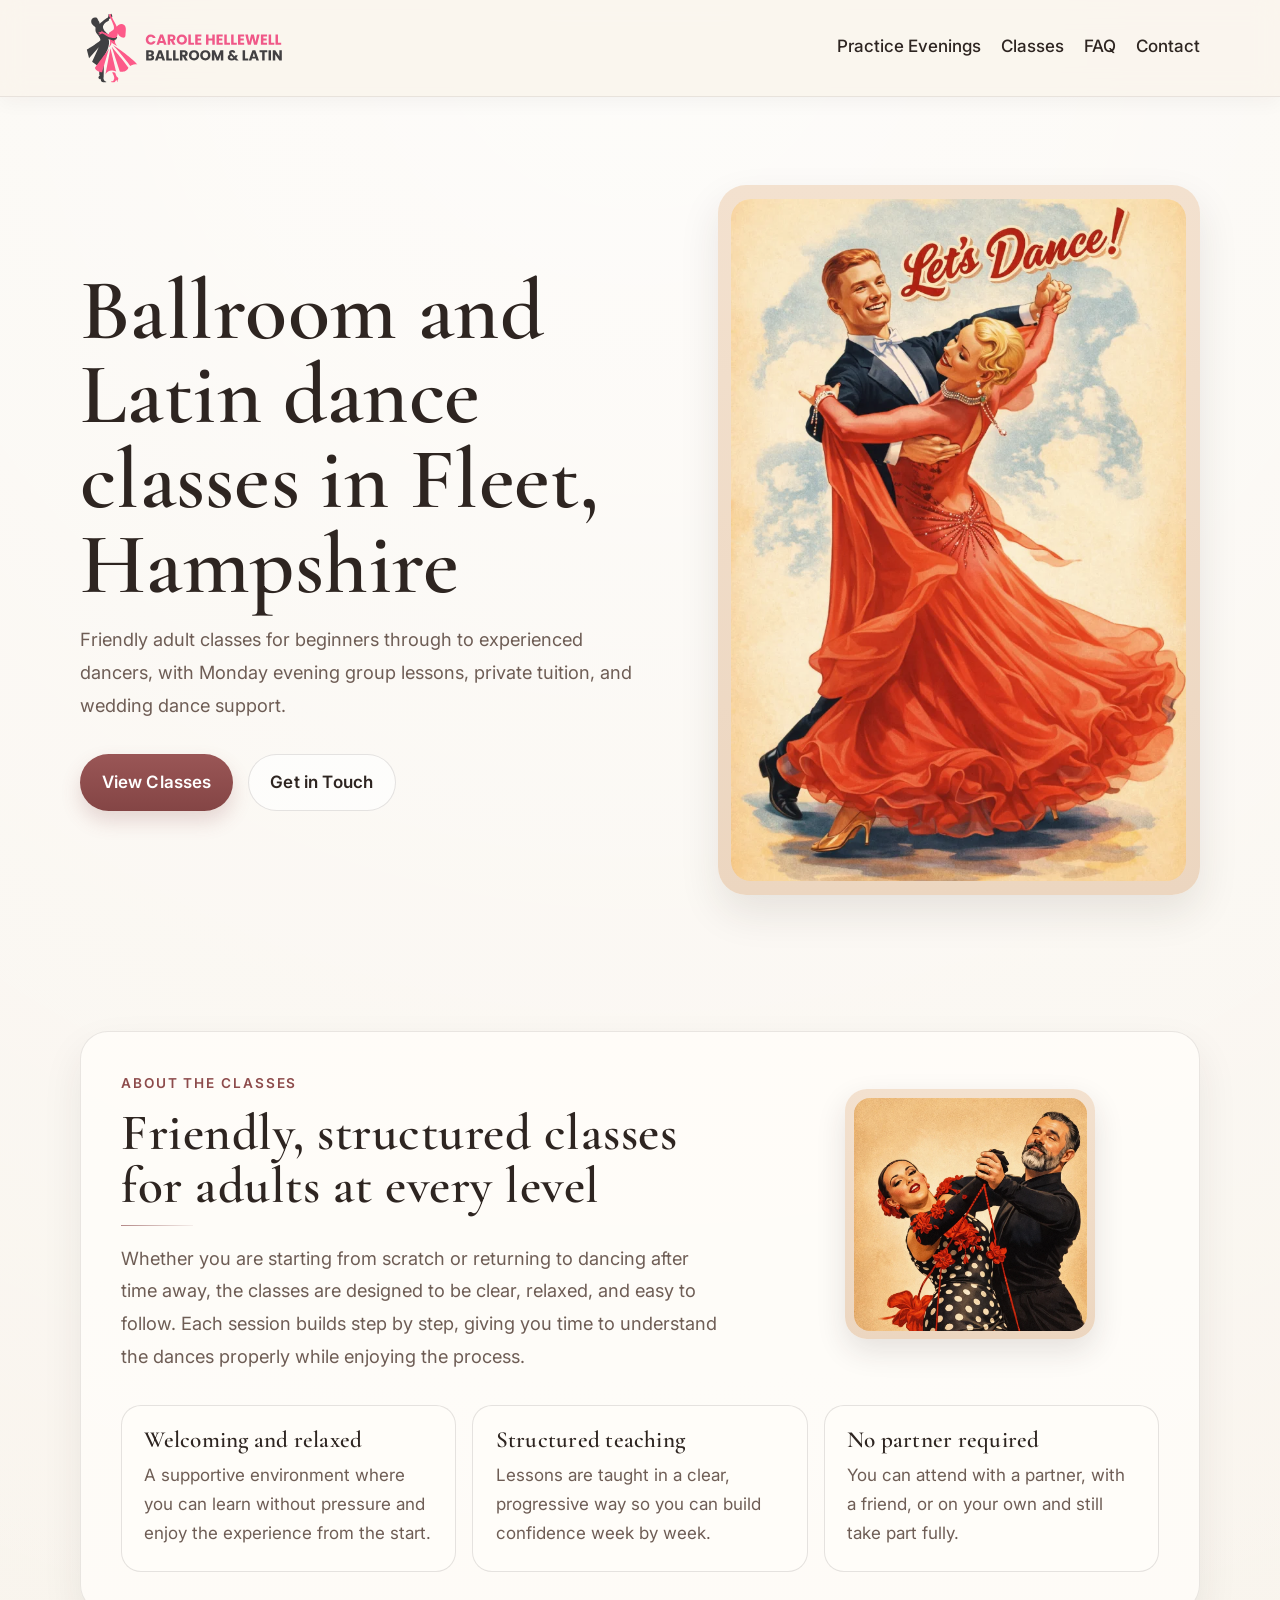
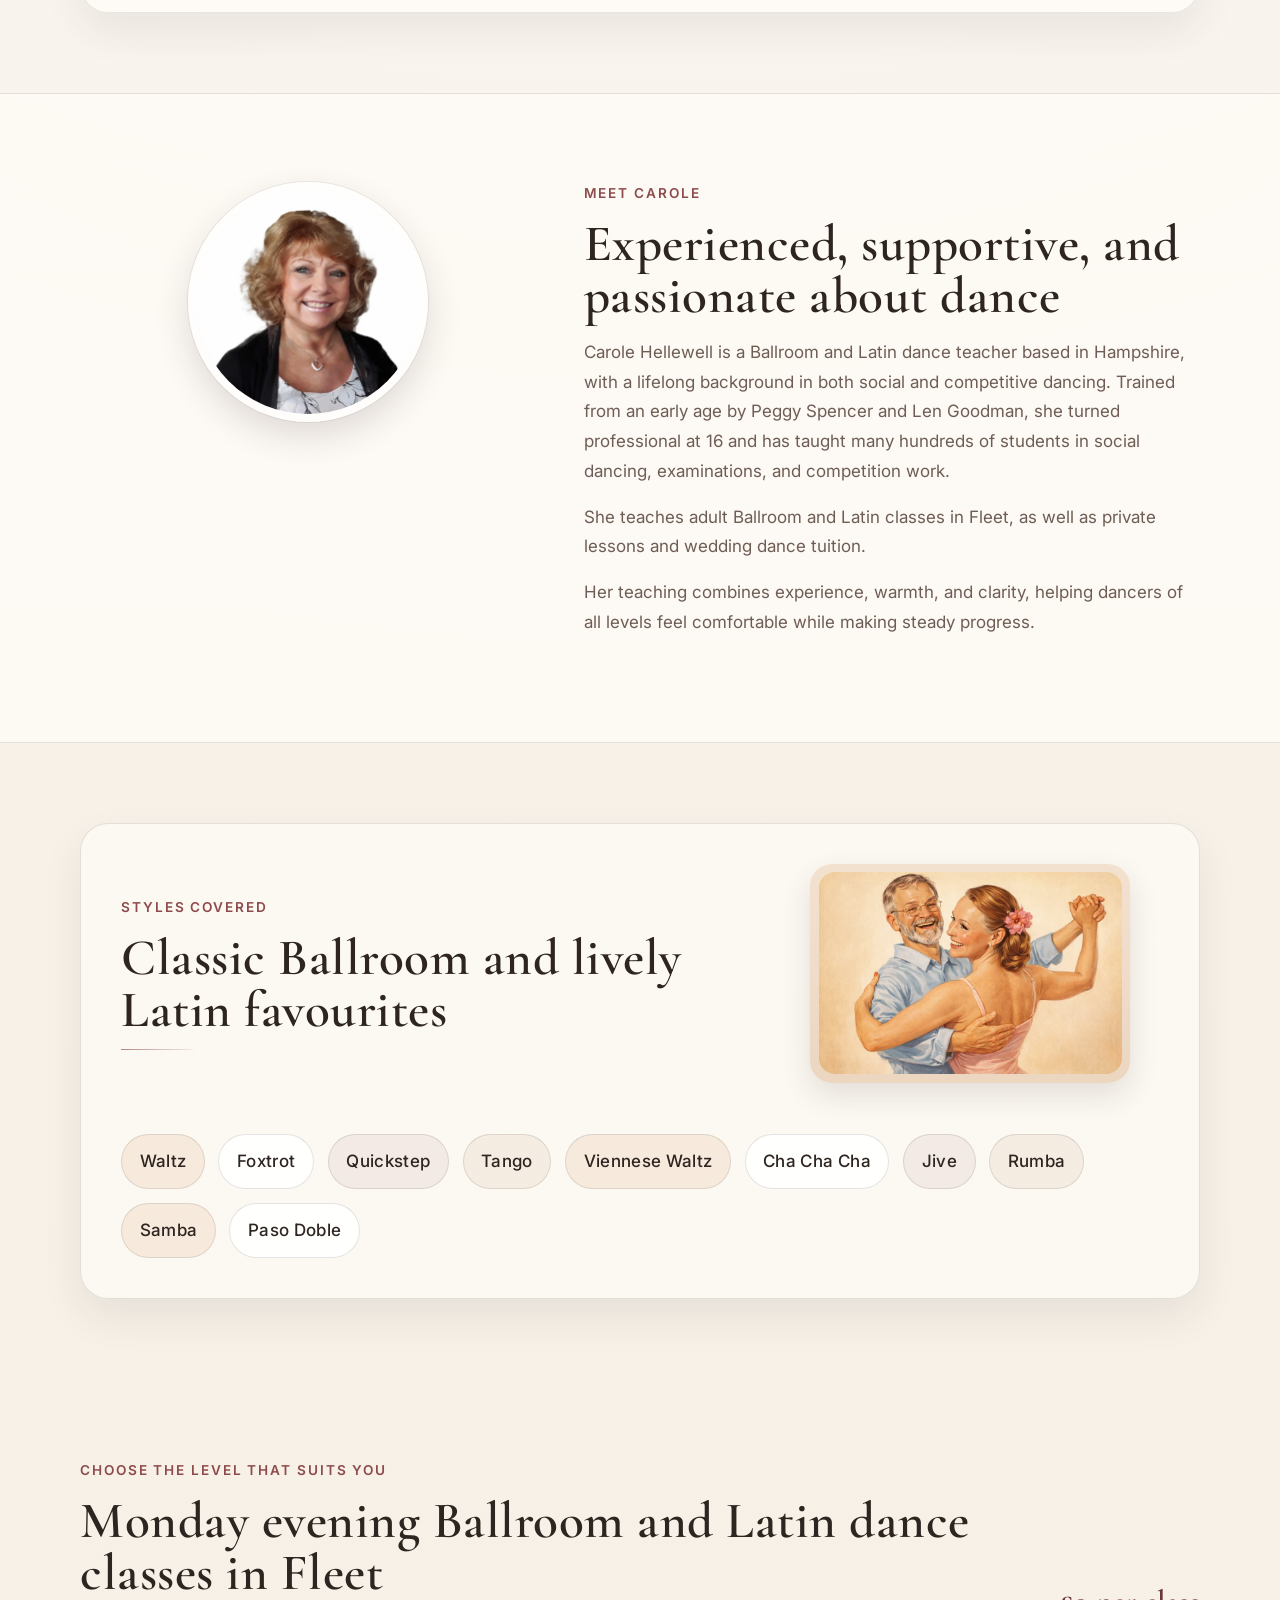
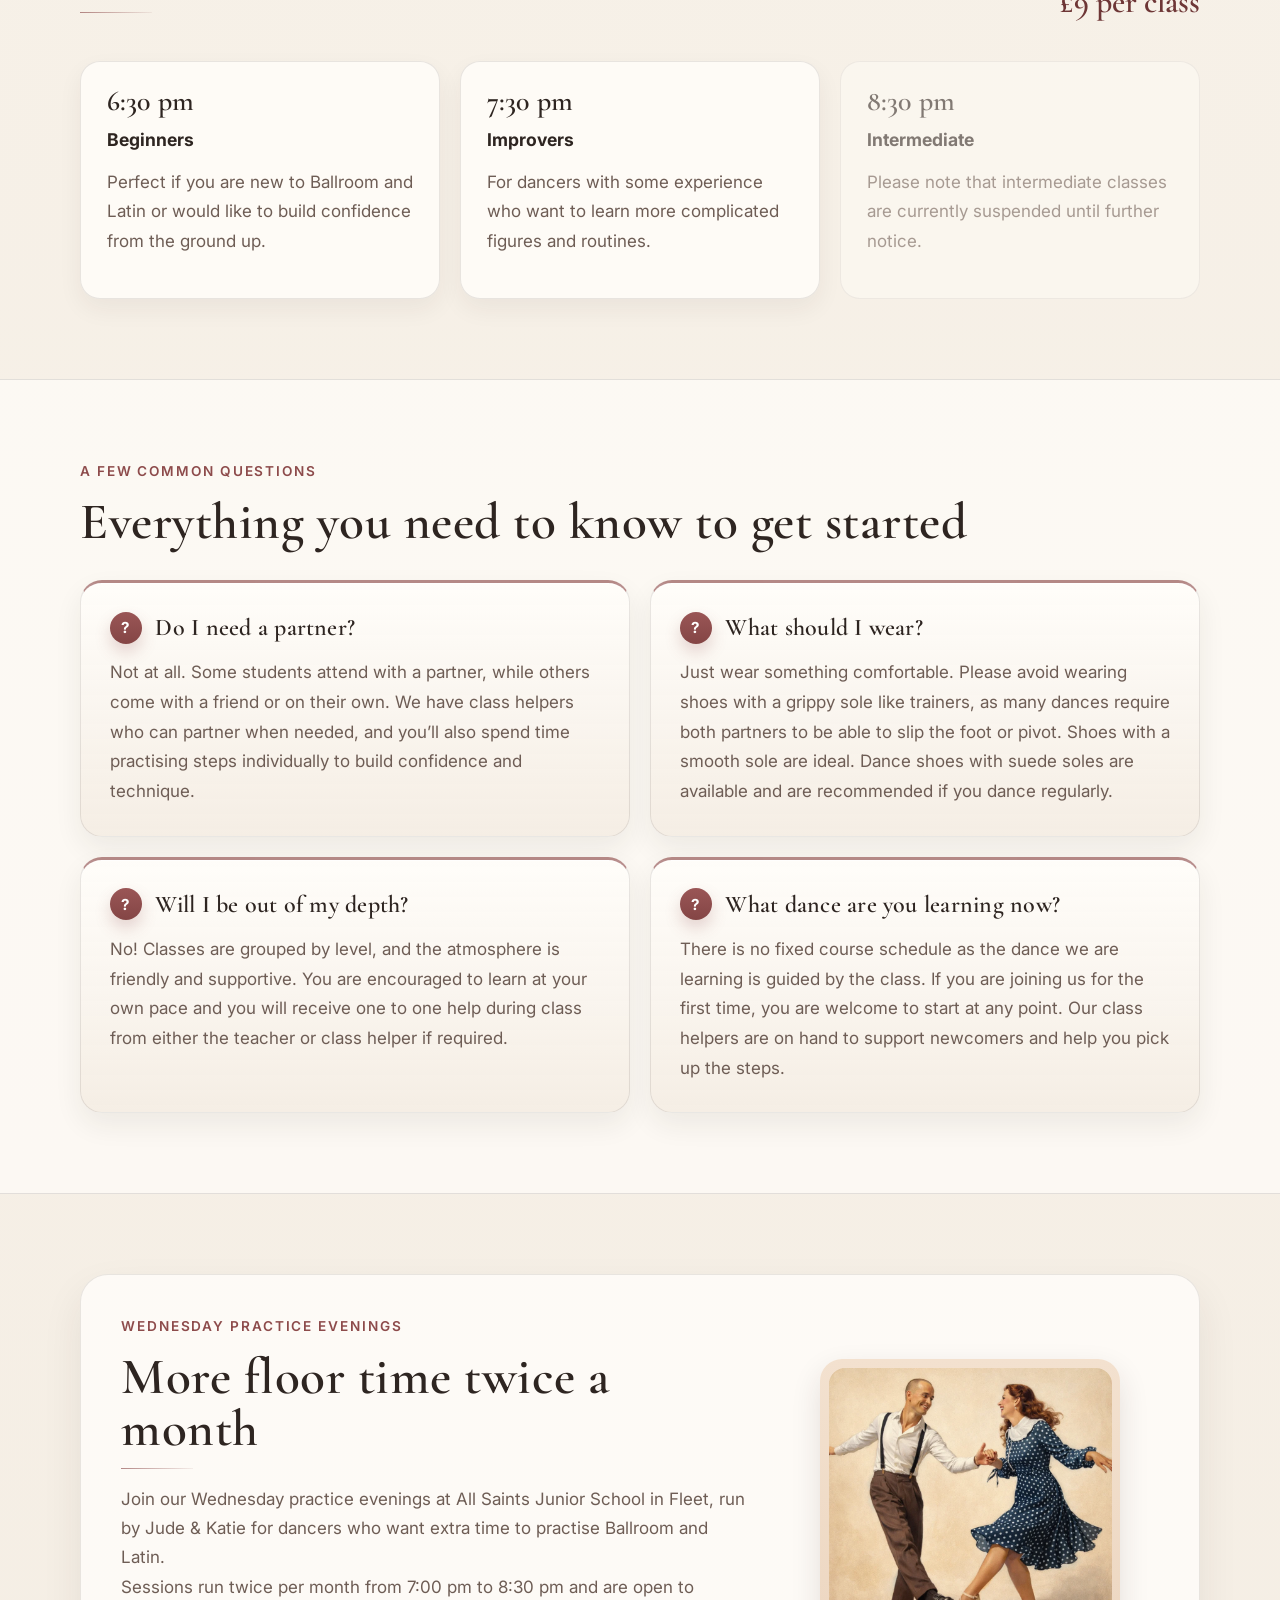
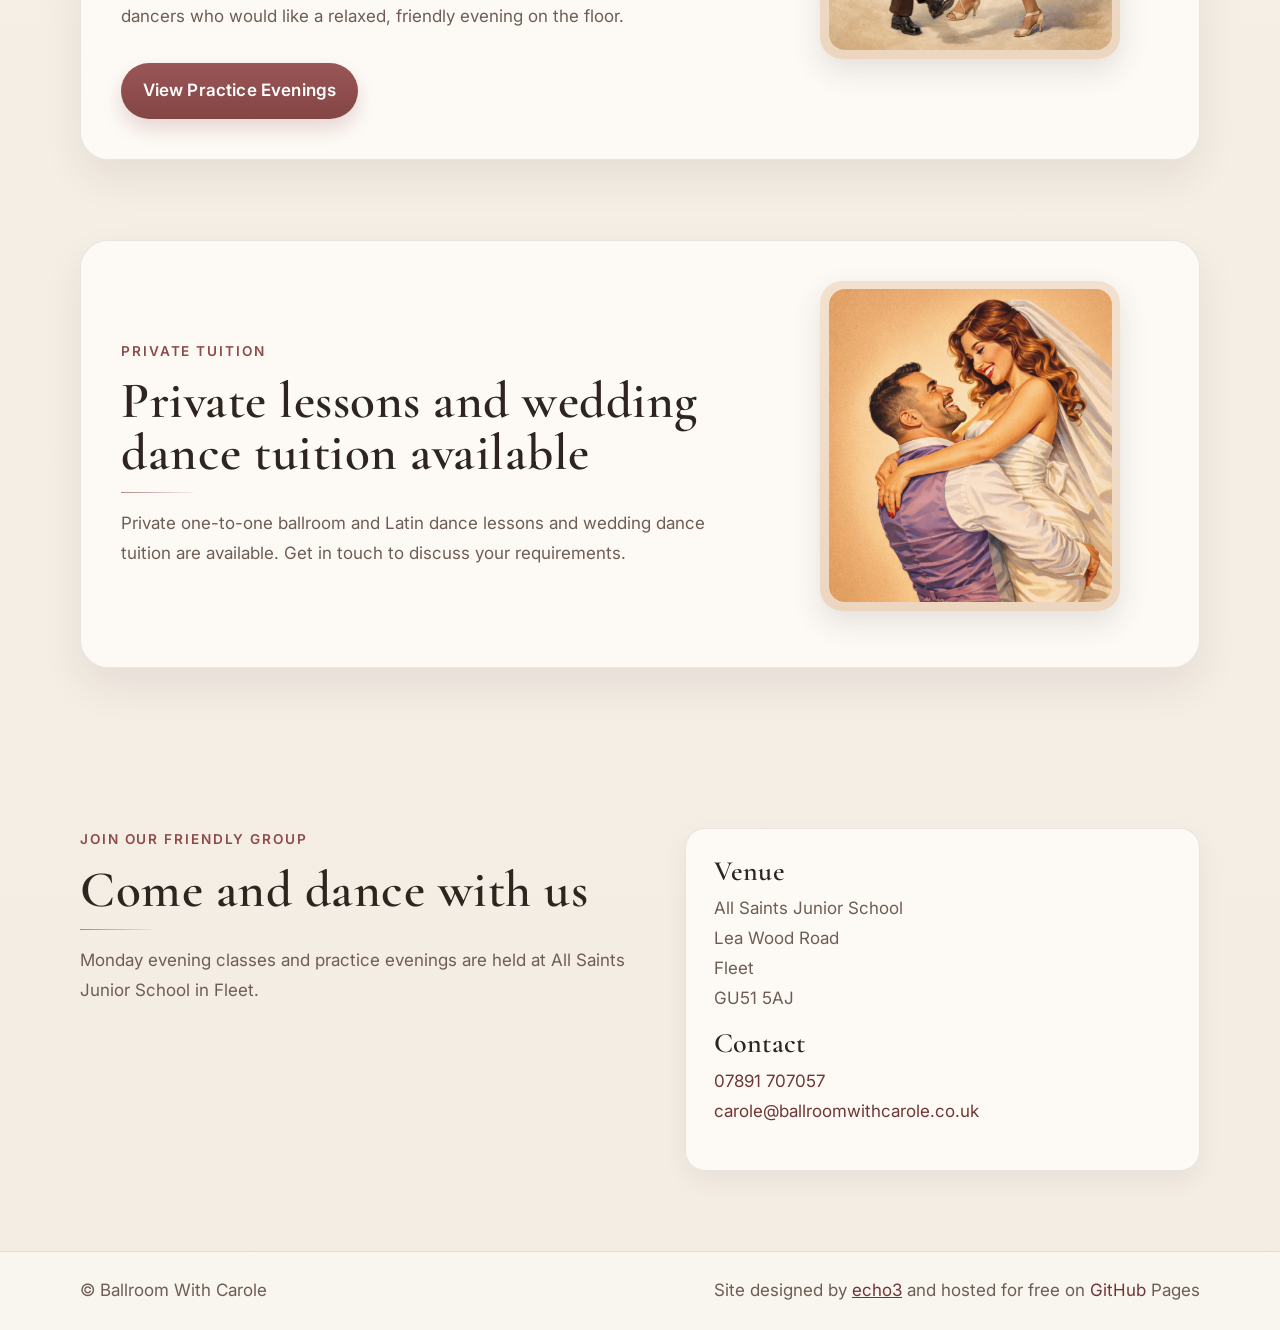
==== commit c9ca711e: "Update FAQ" ====
--- a/index.html
+++ b/index.html
@@ -274,9 +274,8 @@
           <article class="faq-item">
             <h3>Do I need a partner?</h3>
             <p>
-              Not always. Some students attend with a partner, while others come with a
-              friend or on their own. Beginners can still learn and practise with
-              guidance in class.
+              Not at all. Some students attend with a partner, while others come with a friend or on their own. We have class helpers
+              who can partner when needed, and you’ll also spend time practising steps individually to build confidence and technique.
             </p>
           </article>
 
@@ -291,8 +290,8 @@
           <article class="faq-item">
             <h3>Will I be out of my depth?</h3>
             <p>
-              No. Classes are grouped by level, and the atmosphere is friendly and
-              supportive. You are encouraged to learn at your own pace.
+              No! Classes are grouped by level, and the atmosphere is friendly and supportive. You are encouraged to learn at your own
+              pace and you will receive one to one help during class from either the teacher or class helper if required.
             </p>
           </article>
 
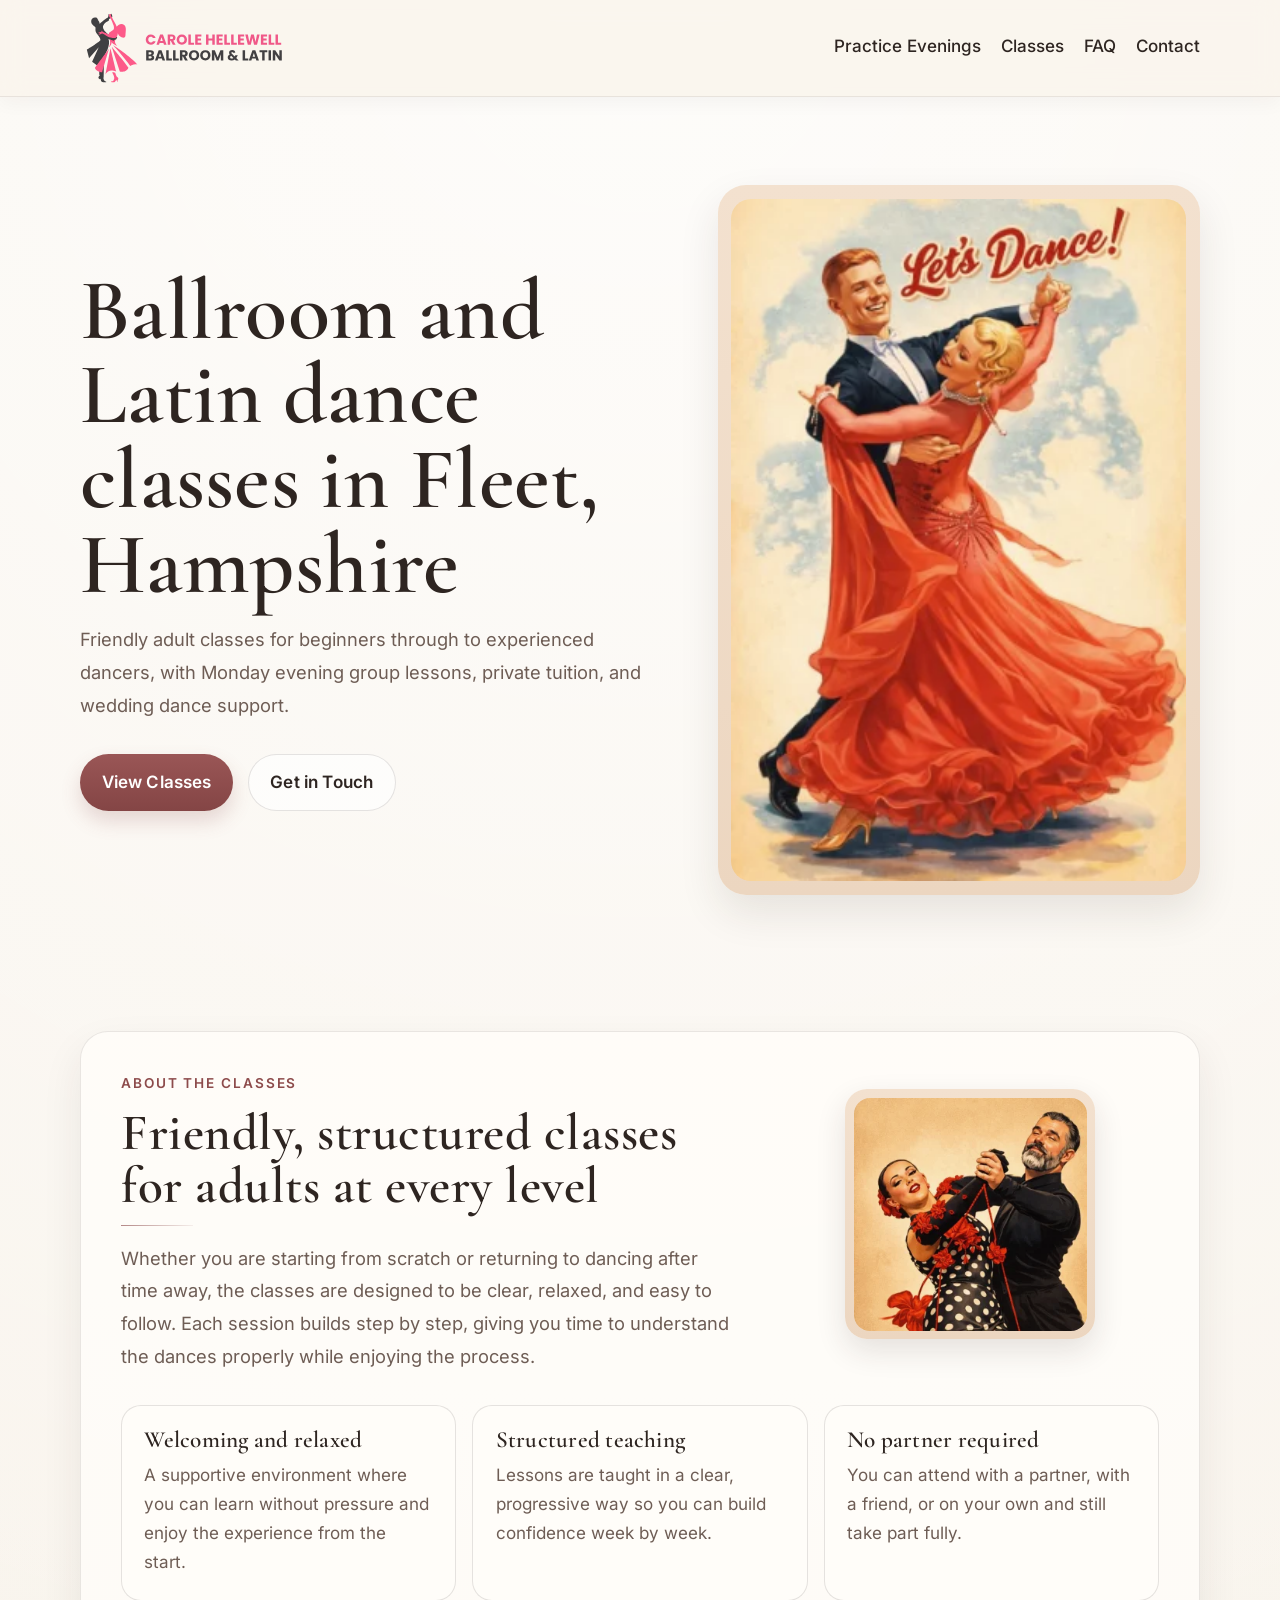
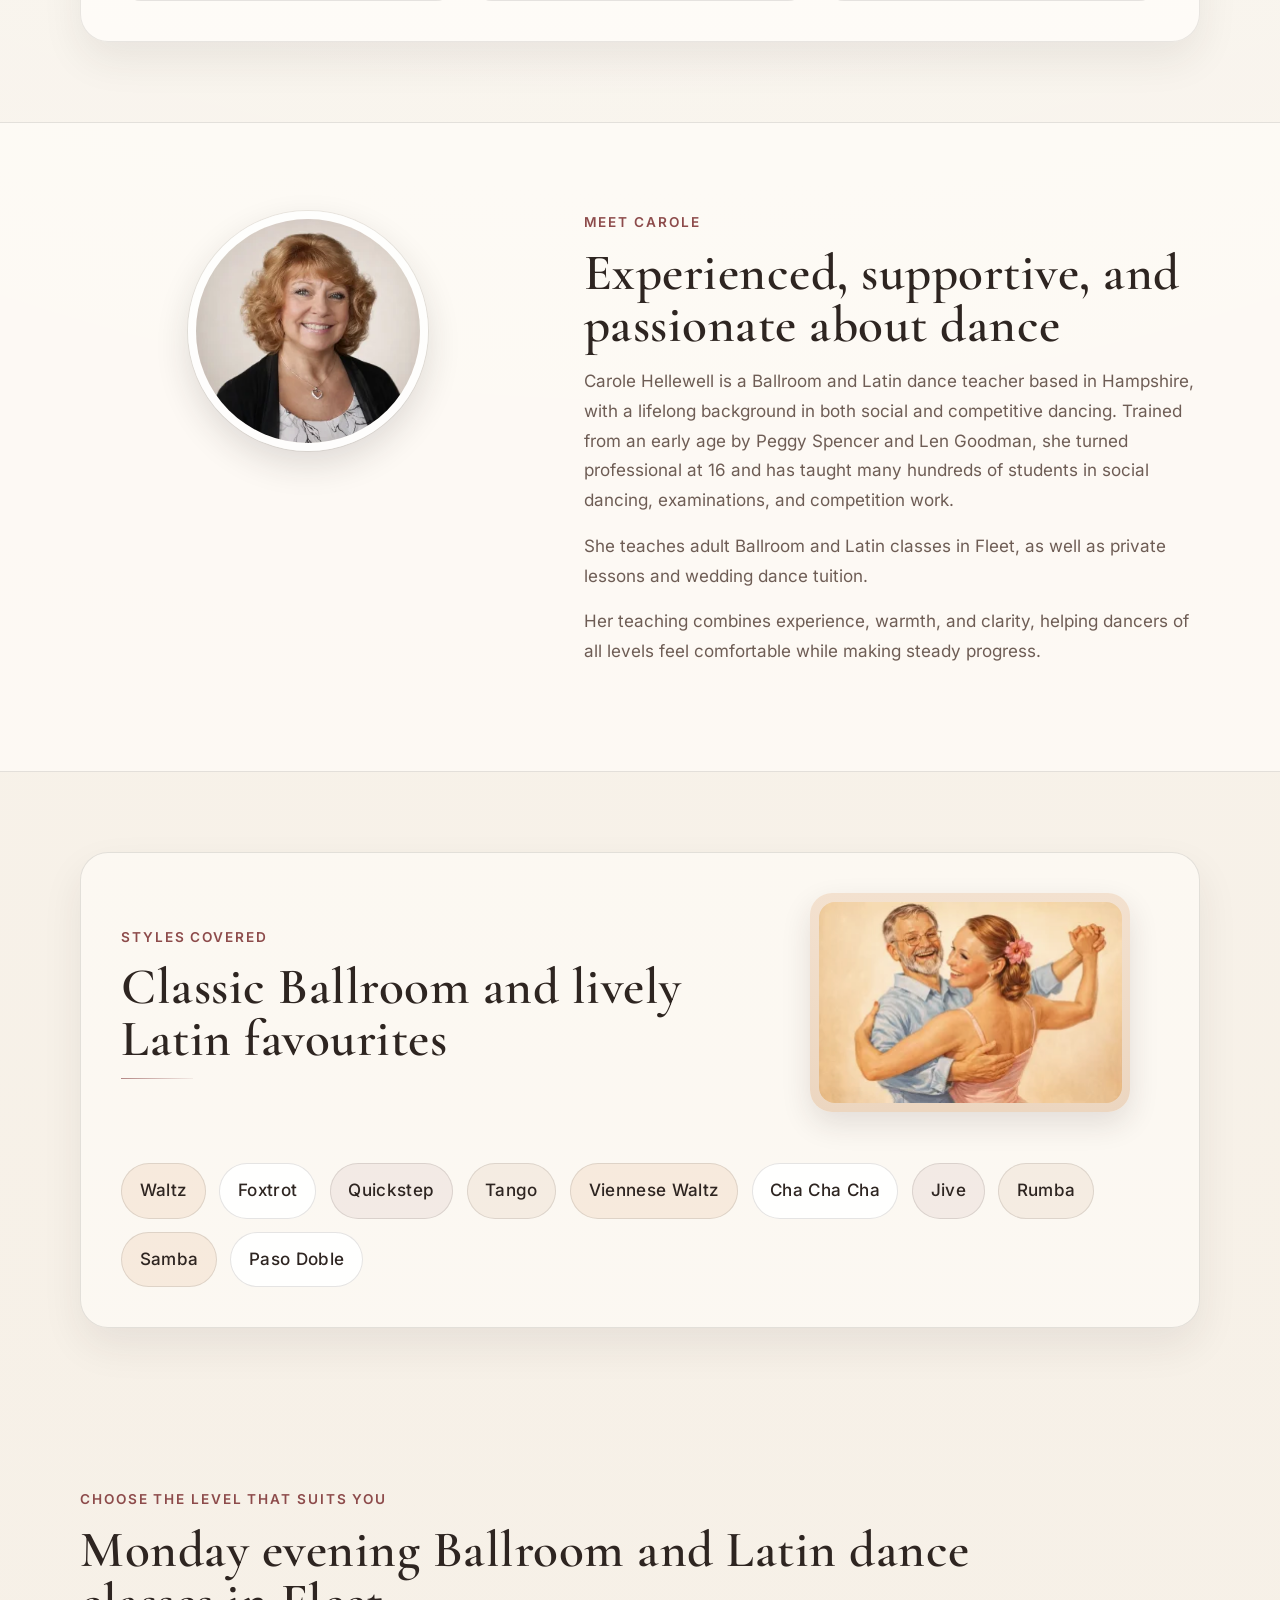
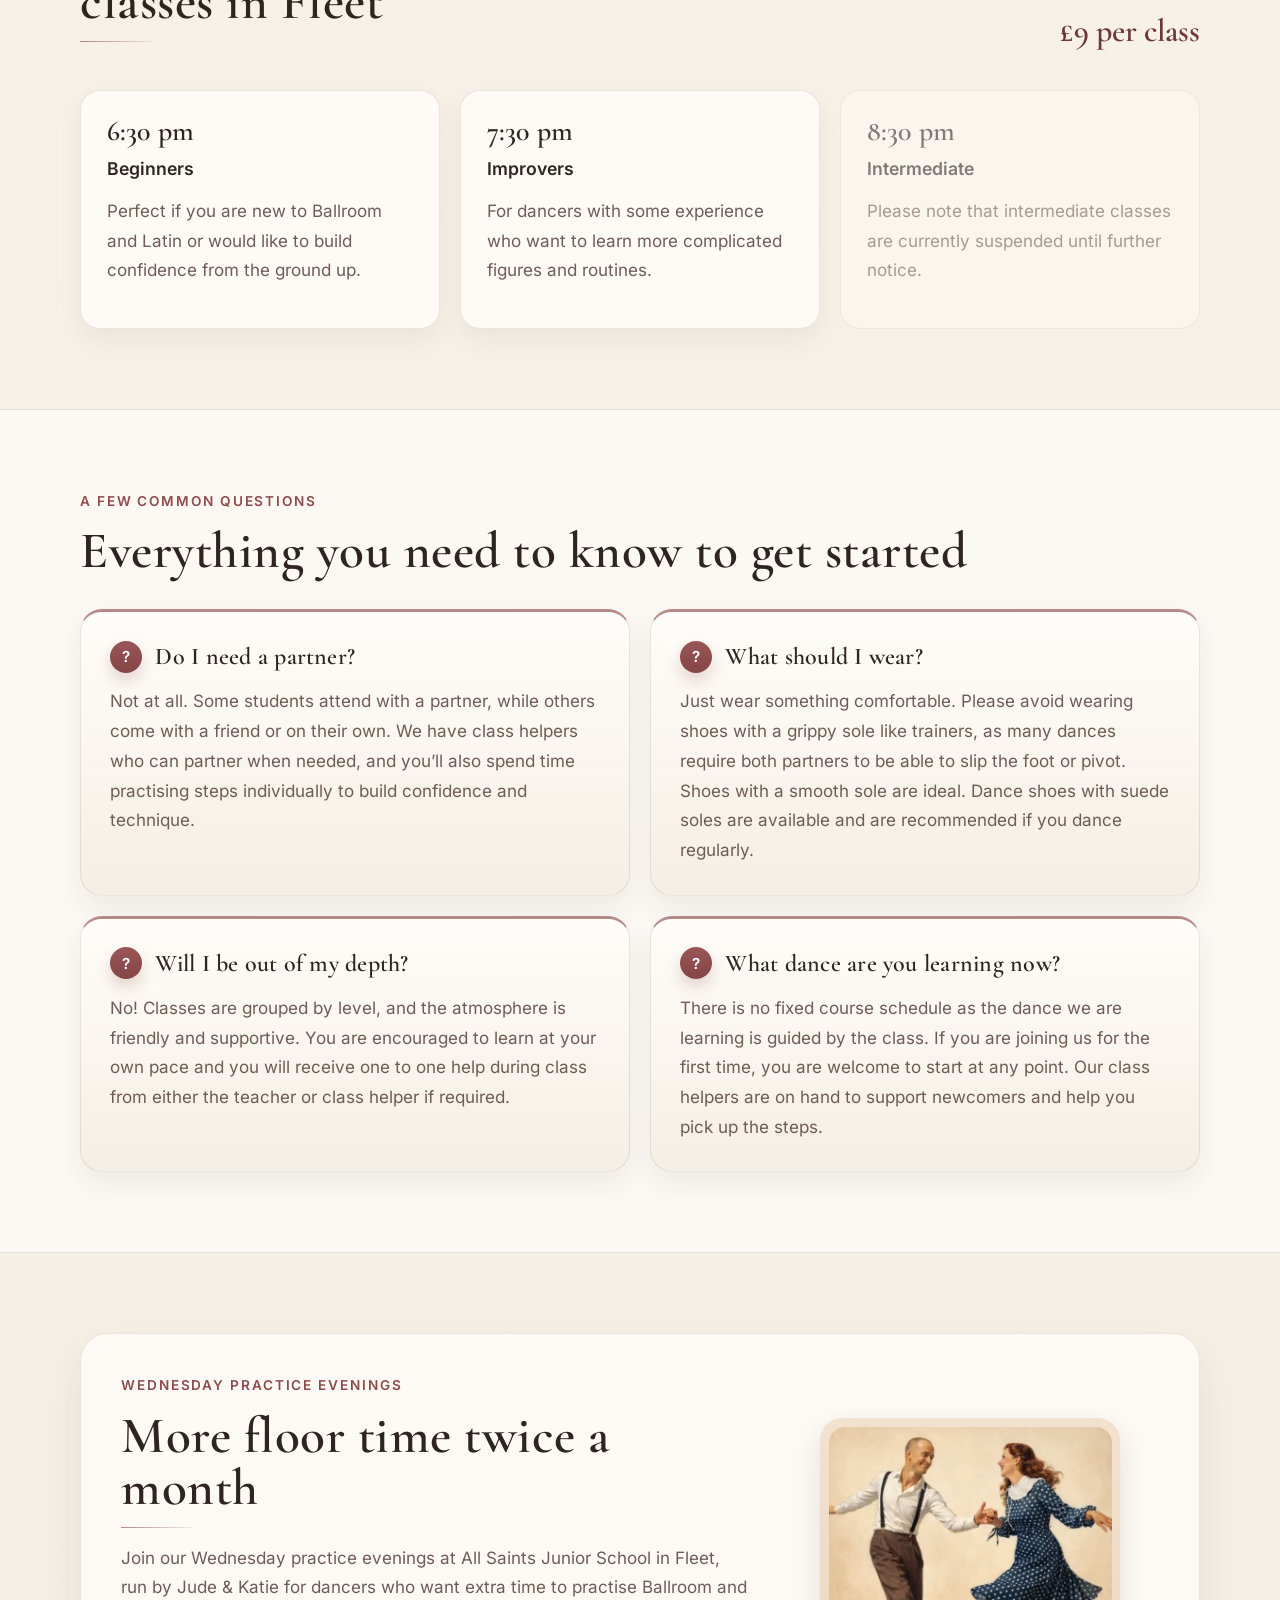
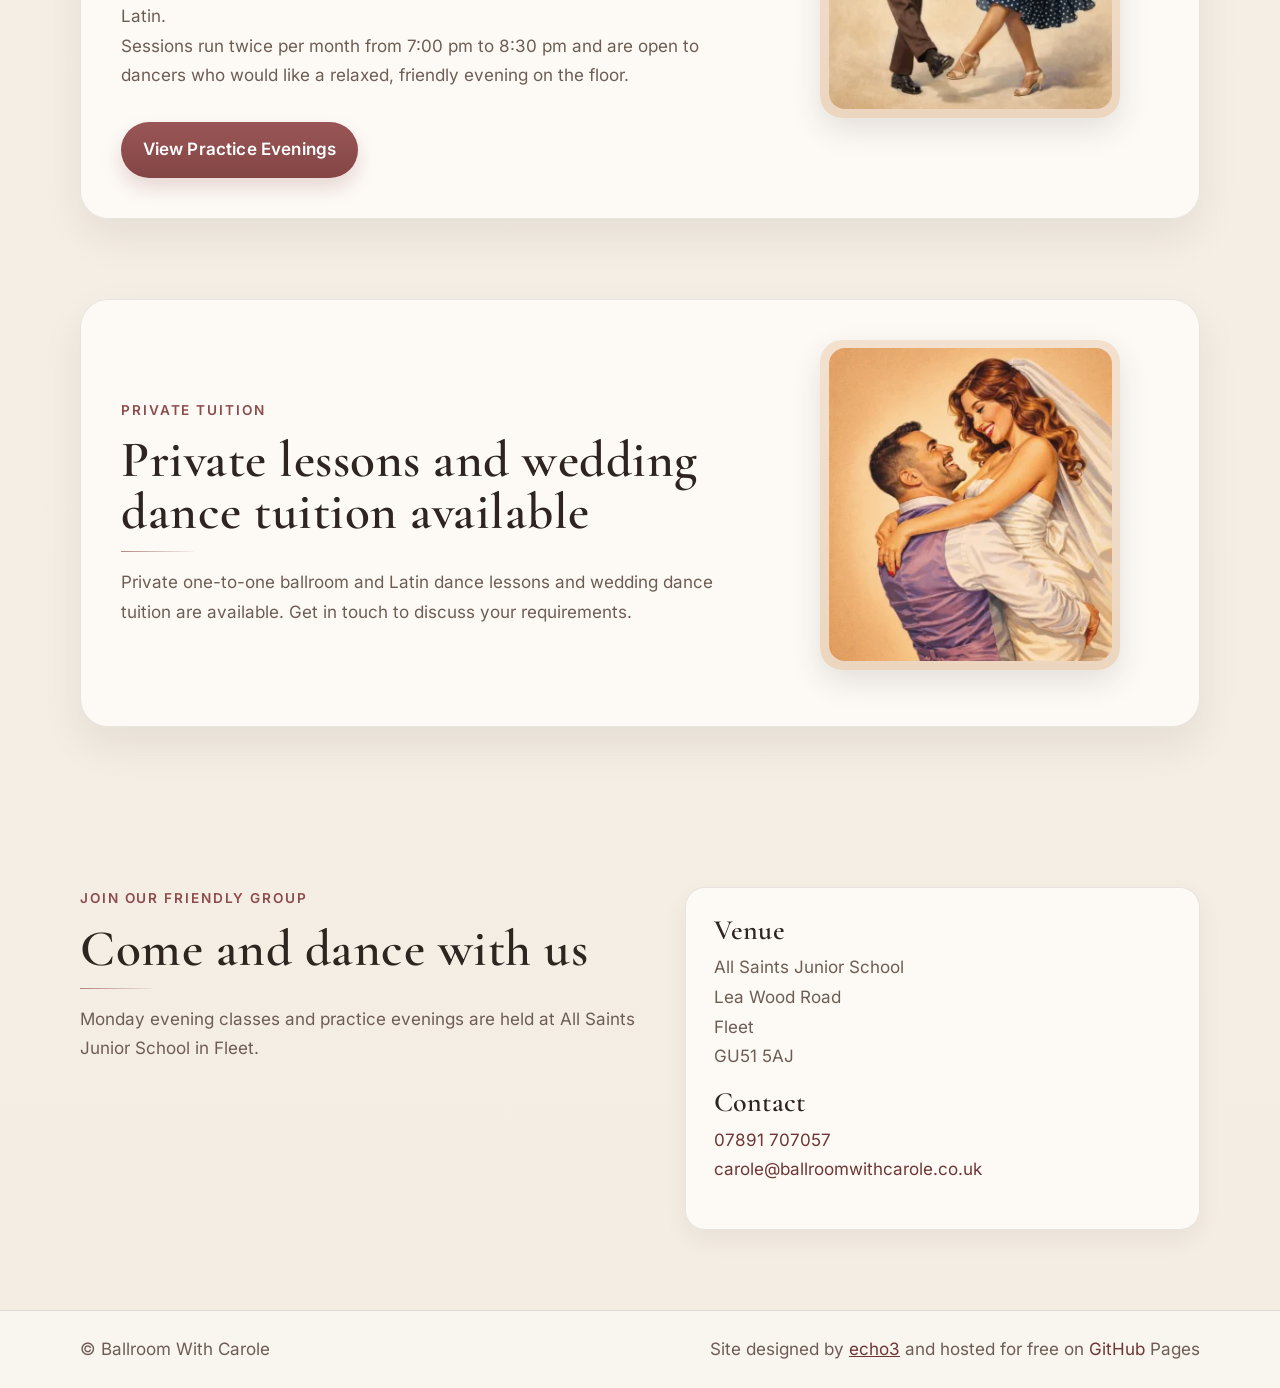
==== commit ebc3cab9: "Efficiency updates" ====
--- a/index.html
+++ b/index.html
@@ -29,12 +29,8 @@
   />
   <meta name="twitter:image" content="https://ballroomwithcarole.co.uk/images/hero.webp" />
   <meta name="twitter:image:alt" content="Vintage-style illustration of a ballroom dancing couple" />
-  <link rel="preconnect" href="https://fonts.googleapis.com" />
-  <link rel="preconnect" href="https://fonts.gstatic.com" crossorigin />
-  <link
-    href="https://fonts.googleapis.com/css2?family=Cormorant+Garamond:wght@500;600;700&family=Inter:wght@400;500;600&display=swap"
-    rel="stylesheet"
-  />
+  <link rel="preload" href="fonts/cormorant-garamond-latin.woff2" as="font" type="font/woff2" crossorigin />
+  <link rel="preload" href="fonts/inter-latin.woff2" as="font" type="font/woff2" crossorigin />
   <link rel="stylesheet" href="style.css" />
   <script type="application/ld+json">
     {
@@ -119,7 +115,13 @@
 
         <div class="hero-art" aria-hidden="true">
           <div class="hero-art-frame">
-<img src="images/hero.webp" alt="Vintage-style illustration of a ballroom dancing couple" />
+            <img
+              src="images/hero.webp"
+              srcset="images/hero-300.webp 300w, images/hero-600.webp 600w, images/hero.webp 900w"
+              sizes="(max-width: 920px) calc(100vw - 2rem), 40vw"
+              alt="Vintage-style illustration of a ballroom dancing couple"
+              fetchpriority="high"
+            />
           </div>
         </div>
       </div>
@@ -144,7 +146,11 @@
             <img
               class="intro-image-art"
               src="images/tango.webp"
+              srcset="images/tango-300.webp 300w, images/tango-600.webp 600w, images/tango.webp 900w"
+              sizes="(max-width: 700px) calc(100vw - 4rem), 250px"
               alt="Vintage-style tango dancers illustration"
+              loading="lazy"
+              decoding="async"
             />
           </div>
         </div>
@@ -173,7 +179,14 @@
     <section id="about" class="about section section-tint">
 <div class="container two-column about-grid">
   <div class="about-image">
-    <img src="images/carole_hellewell.webp" alt="Carole Hellewell" />
+    <img
+      src="images/carole_hellewell.webp"
+      srcset="images/carole_hellewell-300.webp 300w, images/carole_hellewell-600.webp 600w, images/carole_hellewell.webp 900w"
+      sizes="(max-width: 920px) calc(100vw - 2rem), 36vw"
+      alt="Carole Hellewell"
+      loading="lazy"
+      decoding="async"
+    />
   </div>
 
   <div class="about-text">
@@ -212,7 +225,11 @@
               <img
                 class="classes-image-art"
                 src="images/dancing-couple.webp"
+                srcset="images/dancing-couple-300.webp 300w, images/dancing-couple-600.webp 600w, images/dancing-couple.webp 900w"
+                sizes="(max-width: 700px) calc(100vw - 4rem), 320px"
                 alt="Vintage-style dancing couple illustration"
+                loading="lazy"
+                decoding="async"
               />
             </div>
           </div>
@@ -332,7 +349,11 @@
                 <img
                   class="private-image-art"
                   src="images/jive.webp"
+                  srcset="images/jive-300.webp 300w, images/jive-600.webp 600w, images/jive.webp 900w"
+                  sizes="(max-width: 700px) calc(100vw - 4rem), 300px"
                   alt="Vintage-style jive dancers illustration"
+                  loading="lazy"
+                  decoding="async"
                 />
               </div>
             </div>
@@ -359,7 +380,11 @@
                 <img
                   class="private-image-art"
                   src="images/wedding.webp"
+                  srcset="images/wedding-300.webp 300w, images/wedding-600.webp 600w, images/wedding.webp 900w"
+                  sizes="(max-width: 700px) calc(100vw - 4rem), 300px"
                   alt="Vintage-style wedding couple dancing illustration"
+                  loading="lazy"
+                  decoding="async"
                 />
               </div>
             </div>
--- a/style.css
+++ b/style.css
@@ -1,8 +1,62 @@
-:root {
-  --bg: #f6f0e7;
-  --bg-soft: #fbf7f1;
-  --surface: #fffdf9;
-  --surface-2: #f0e5d7;
+@font-face {
+  font-family: "Cormorant Garamond";
+  font-style: normal;
+  font-weight: 500;
+  font-display: swap;
+  src: url("fonts/cormorant-garamond-latin.woff2") format("woff2");
+  unicode-range: U+0000-00FF, U+0131, U+0152-0153, U+02BB-02BC, U+02C6, U+02DA, U+02DC, U+0304, U+0308, U+0329, U+2000-206F, U+20AC, U+2122, U+2191, U+2193, U+2212, U+2215, U+FEFF, U+FFFD;
+}
+
+@font-face {
+  font-family: "Cormorant Garamond";
+  font-style: normal;
+  font-weight: 600;
+  font-display: swap;
+  src: url("fonts/cormorant-garamond-latin.woff2") format("woff2");
+  unicode-range: U+0000-00FF, U+0131, U+0152-0153, U+02BB-02BC, U+02C6, U+02DA, U+02DC, U+0304, U+0308, U+0329, U+2000-206F, U+20AC, U+2122, U+2191, U+2193, U+2212, U+2215, U+FEFF, U+FFFD;
+}
+
+@font-face {
+  font-family: "Cormorant Garamond";
+  font-style: normal;
+  font-weight: 700;
+  font-display: swap;
+  src: url("fonts/cormorant-garamond-latin.woff2") format("woff2");
+  unicode-range: U+0000-00FF, U+0131, U+0152-0153, U+02BB-02BC, U+02C6, U+02DA, U+02DC, U+0304, U+0308, U+0329, U+2000-206F, U+20AC, U+2122, U+2191, U+2193, U+2212, U+2215, U+FEFF, U+FFFD;
+}
+
+@font-face {
+  font-family: "Inter";
+  font-style: normal;
+  font-weight: 400;
+  font-display: swap;
+  src: url("fonts/inter-latin.woff2") format("woff2");
+  unicode-range: U+0000-00FF, U+0131, U+0152-0153, U+02BB-02BC, U+02C6, U+02DA, U+02DC, U+0304, U+0308, U+0329, U+2000-206F, U+20AC, U+2122, U+2191, U+2193, U+2212, U+2215, U+FEFF, U+FFFD;
+}
+
+@font-face {
+  font-family: "Inter";
+  font-style: normal;
+  font-weight: 500;
+  font-display: swap;
+  src: url("fonts/inter-latin.woff2") format("woff2");
+  unicode-range: U+0000-00FF, U+0131, U+0152-0153, U+02BB-02BC, U+02C6, U+02DA, U+02DC, U+0304, U+0308, U+0329, U+2000-206F, U+20AC, U+2122, U+2191, U+2193, U+2212, U+2215, U+FEFF, U+FFFD;
+}
+
+@font-face {
+  font-family: "Inter";
+  font-style: normal;
+  font-weight: 600;
+  font-display: swap;
+  src: url("fonts/inter-latin.woff2") format("woff2");
+  unicode-range: U+0000-00FF, U+0131, U+0152-0153, U+02BB-02BC, U+02C6, U+02DA, U+02DC, U+0304, U+0308, U+0329, U+2000-206F, U+20AC, U+2122, U+2191, U+2193, U+2212, U+2215, U+FEFF, U+FFFD;
+}
+
+:root {
+  --bg: #f6f0e7;
+  --bg-soft: #fbf7f1;
+  --surface: #fffdf9;
+  --surface-2: #f0e5d7;
   --text: #2e2521;
   --muted: #6e5d55;
   --accent: #8d4b4b;
@@ -10,8 +64,8 @@
   --border: rgba(46, 37, 33, 0.12);
   --shadow: 0 18px 40px rgba(46, 37, 33, 0.08);
 
-  --font-heading: "Cormorant Garamond", serif;
-  --font-body: "Inter", sans-serif;
+  --font-heading: "Cormorant Garamond", serif;
+  --font-body: "Inter", sans-serif;
 
   --container: 1120px;
   --radius: 20px;
@@ -433,10 +487,12 @@
   box-shadow: 0 18px 40px rgba(46, 37, 33, 0.1);
 }
 
-.hero-art-frame img {
-  border-radius: 20px;
-  filter: contrast(0.98) saturate(0.94);
-}
+.hero-art-frame img {
+  width: 100%;
+  height: auto;
+  border-radius: 20px;
+  filter: contrast(0.98) saturate(0.94);
+}
 
 .intro-copy h2::after,
 .private-copy h2::after,
@@ -738,21 +794,24 @@
   }
 }
 
-@media (max-width: 700px) {
-  .intro-image,
-  .intro-image-frame,
-  .private-image,
-  .private-image-frame,
-  .classes-image,
+@media (max-width: 700px) {
+  .hero-art,
+  .hero-art-frame,
+  .intro-image,
+  .intro-image-frame,
+  .private-image,
+  .private-image-frame,
+  .classes-image,
   .classes-image-frame {
     width: 100%;
   }
 
-  .intro-image-frame,
-  .private-image-frame,
-  .classes-image-frame {
-    max-width: none;
-  }
+  .hero-art-frame,
+  .intro-image-frame,
+  .private-image-frame,
+  .classes-image-frame {
+    max-width: none;
+  }
 
   .header-inner {
     flex-direction: column;
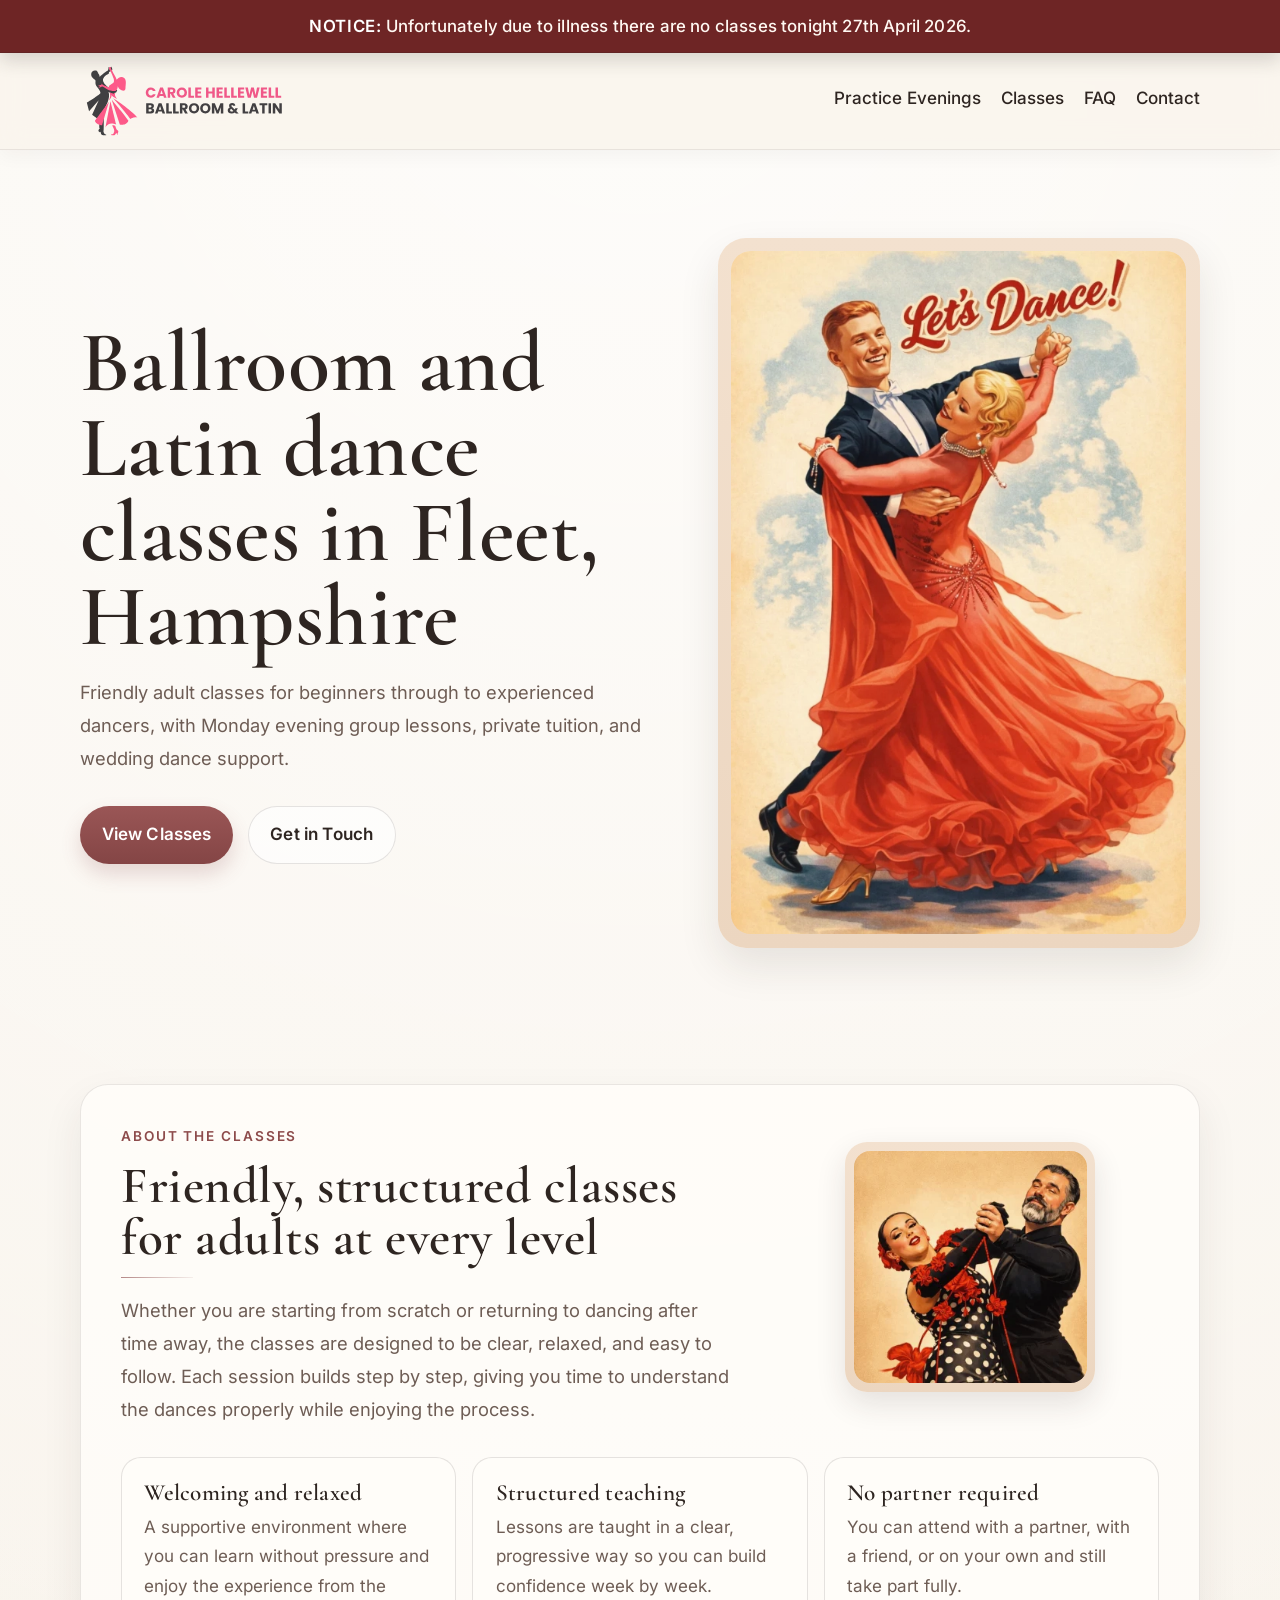
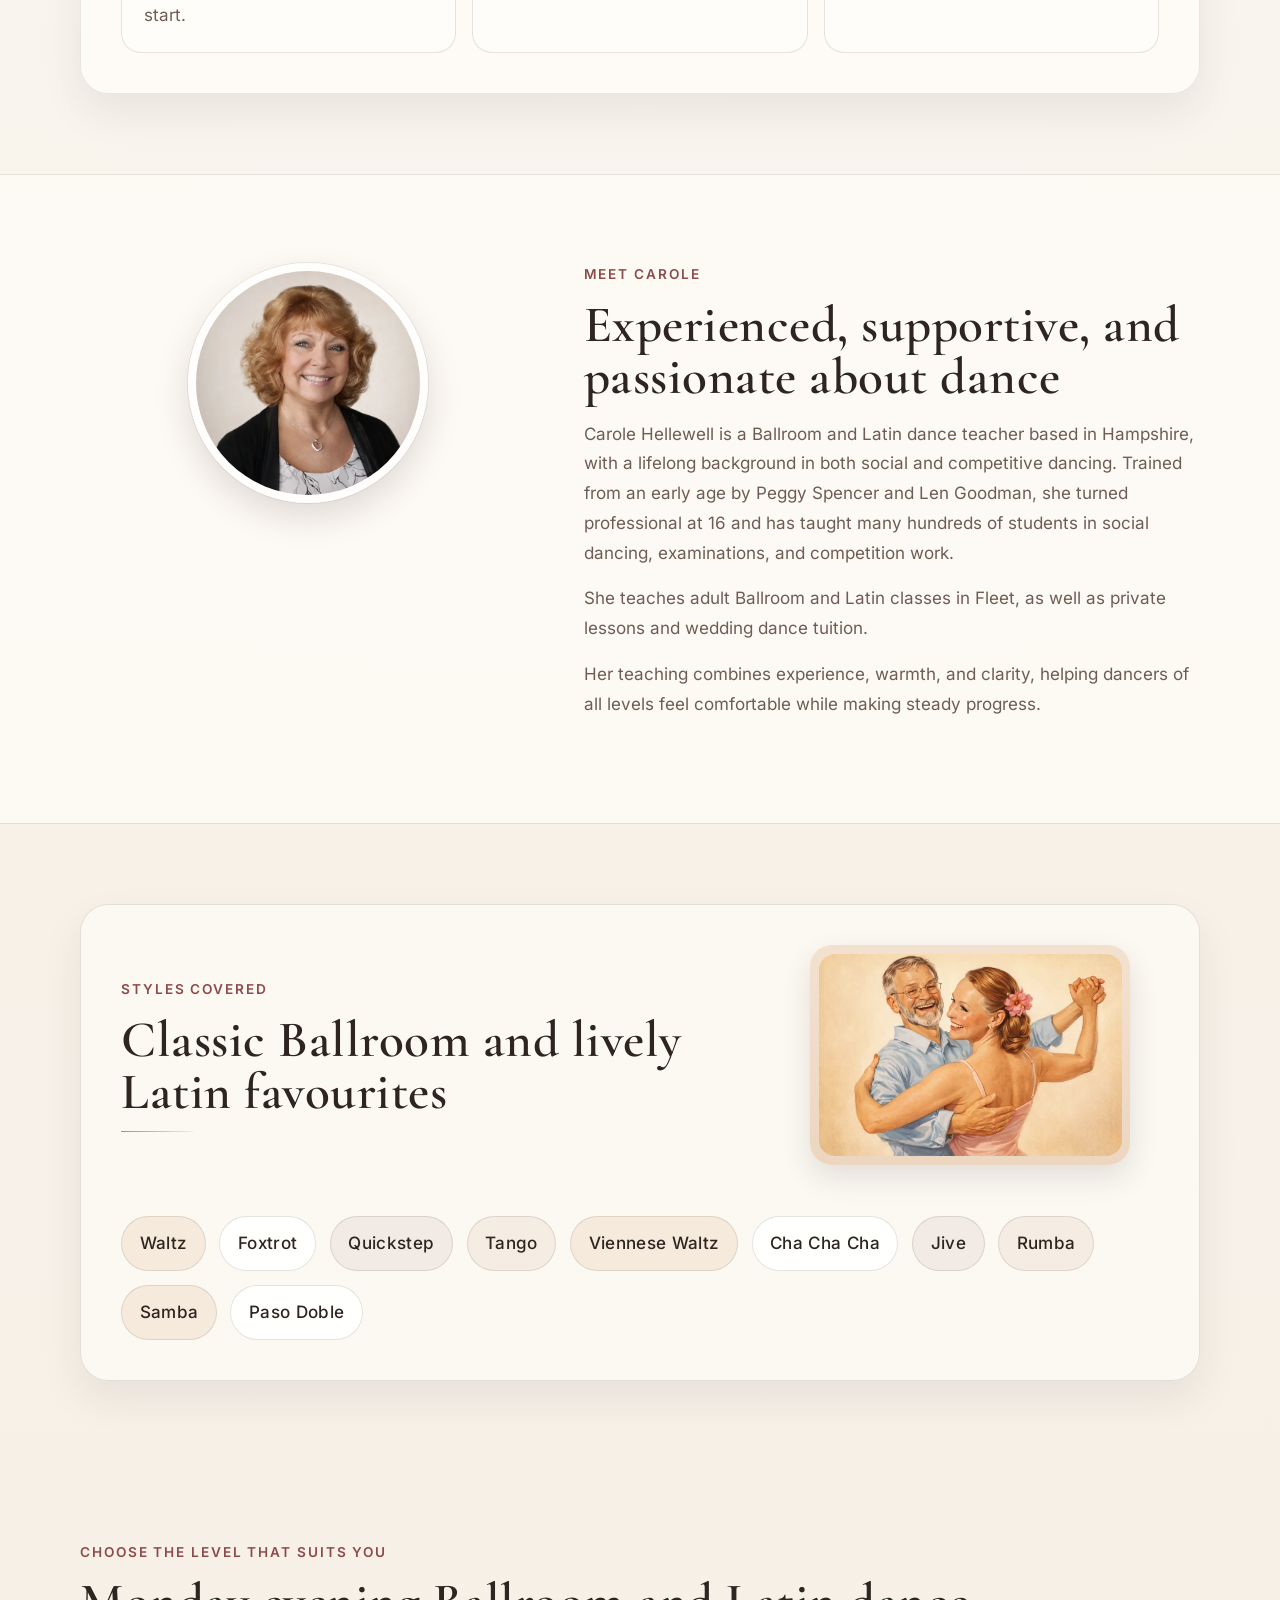
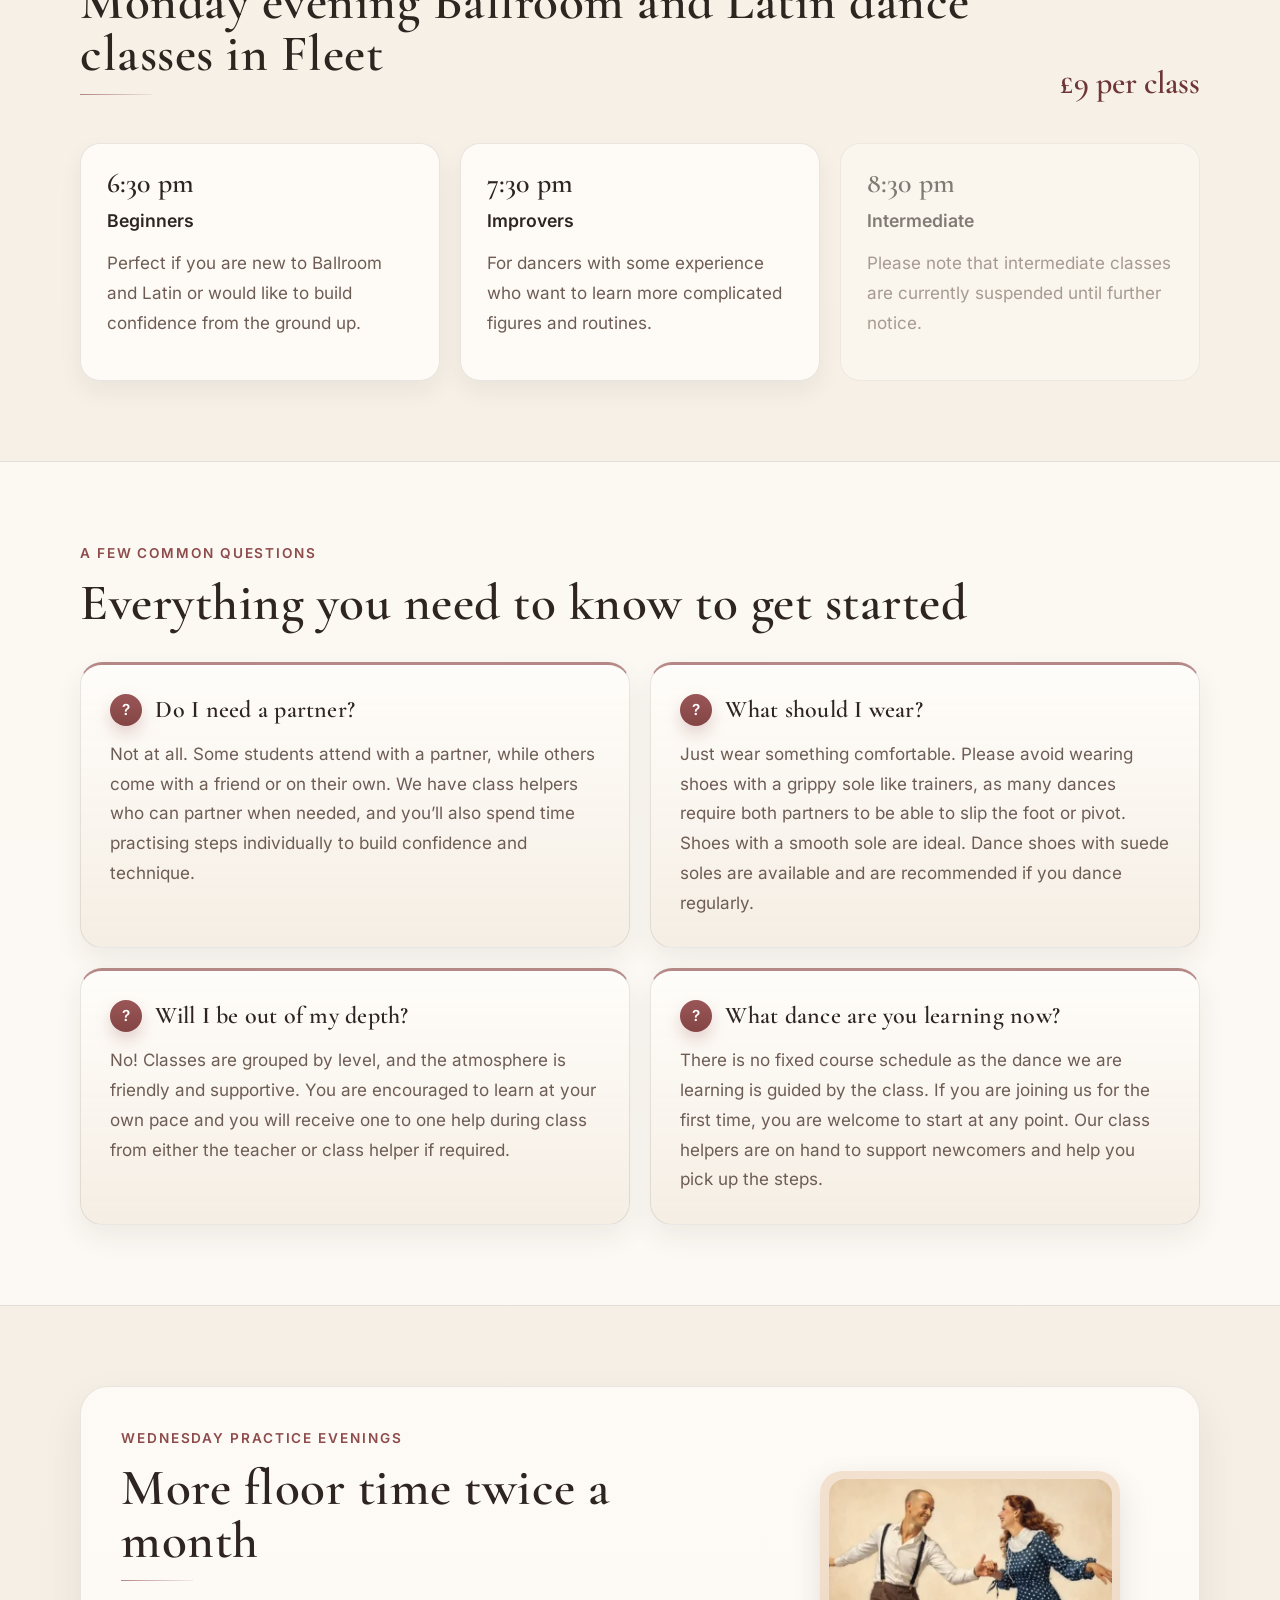
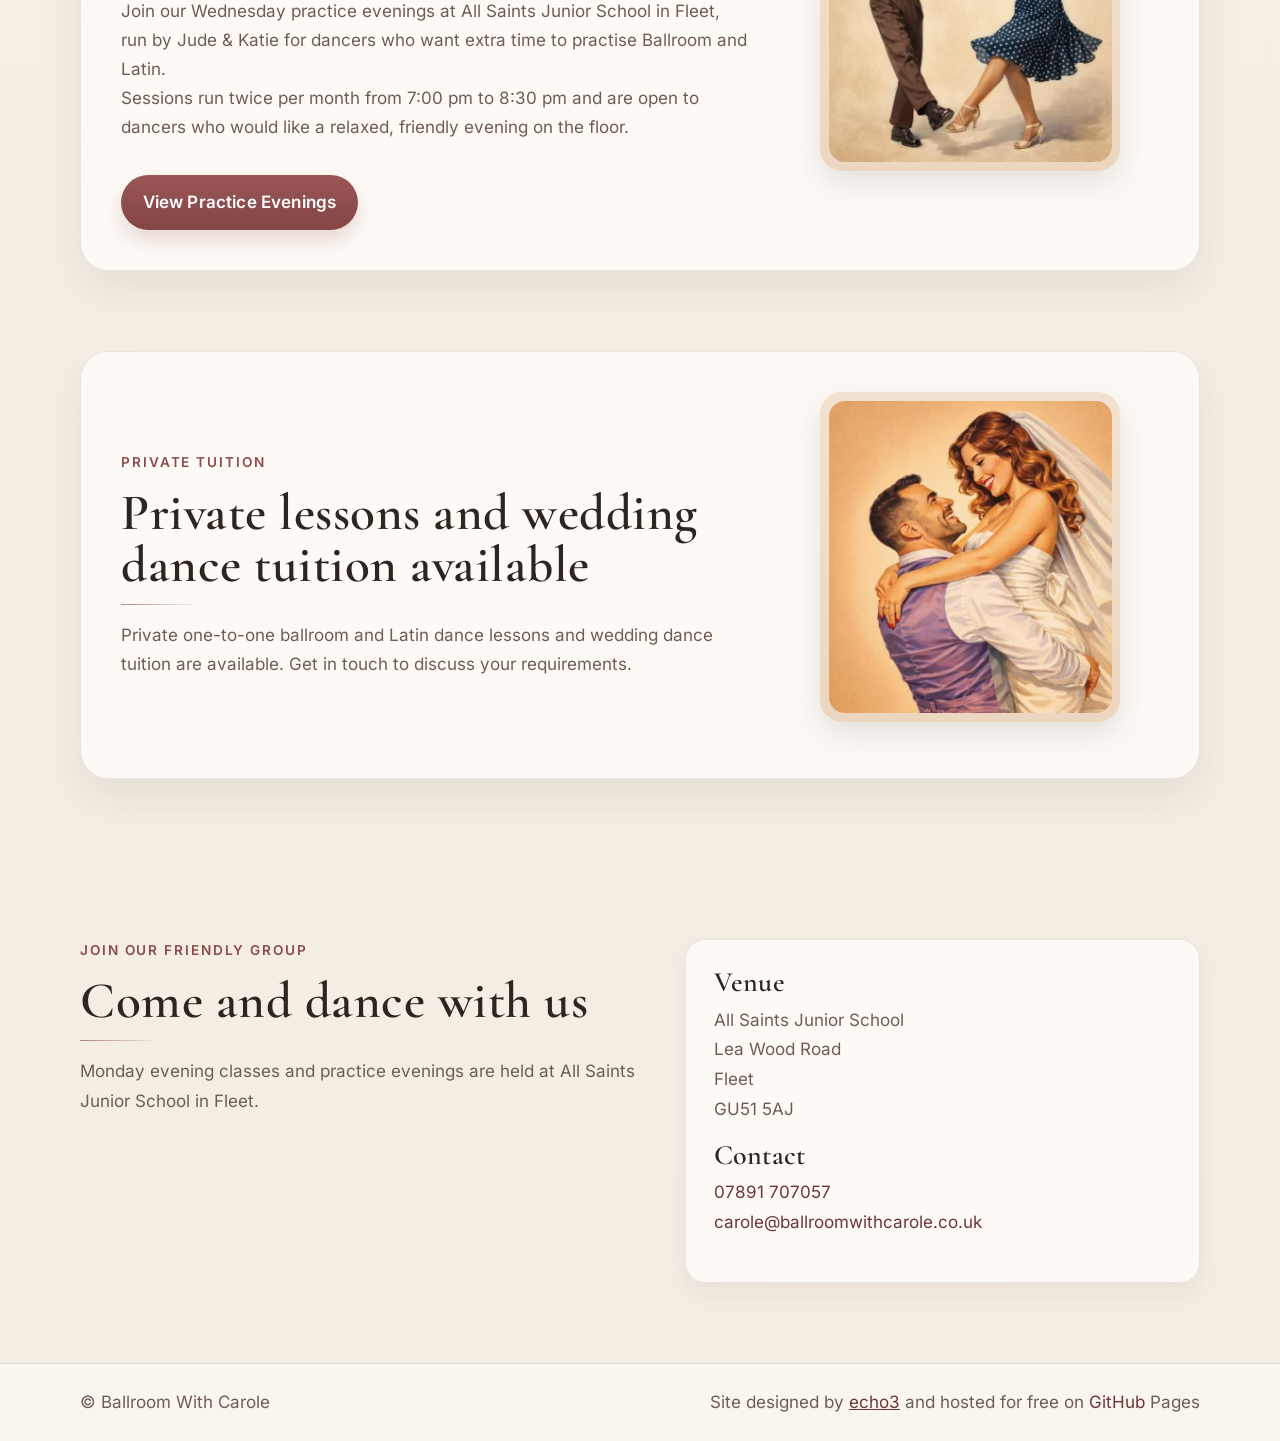
==== commit 47b09f1d: "No class notice" ====
--- a/index.html
+++ b/index.html
@@ -83,6 +83,12 @@
   </script>
 </head>
 <body>
+  <div class="notice-banner" role="alert">
+    <div class="container">
+      <p><strong>NOTICE:</strong> Unfortunately due to illness there are no classes tonight 27th April 2026.</p>
+    </div>
+  </div>
+
   <header class="site-header">
     <div class="container header-inner">
       <a class="brand" href="#top">
--- a/style.css
+++ b/style.css
@@ -1,62 +1,62 @@
-@font-face {
-  font-family: "Cormorant Garamond";
-  font-style: normal;
-  font-weight: 500;
-  font-display: swap;
-  src: url("fonts/cormorant-garamond-latin.woff2") format("woff2");
-  unicode-range: U+0000-00FF, U+0131, U+0152-0153, U+02BB-02BC, U+02C6, U+02DA, U+02DC, U+0304, U+0308, U+0329, U+2000-206F, U+20AC, U+2122, U+2191, U+2193, U+2212, U+2215, U+FEFF, U+FFFD;
-}
-
-@font-face {
-  font-family: "Cormorant Garamond";
-  font-style: normal;
-  font-weight: 600;
-  font-display: swap;
-  src: url("fonts/cormorant-garamond-latin.woff2") format("woff2");
-  unicode-range: U+0000-00FF, U+0131, U+0152-0153, U+02BB-02BC, U+02C6, U+02DA, U+02DC, U+0304, U+0308, U+0329, U+2000-206F, U+20AC, U+2122, U+2191, U+2193, U+2212, U+2215, U+FEFF, U+FFFD;
-}
-
-@font-face {
-  font-family: "Cormorant Garamond";
-  font-style: normal;
-  font-weight: 700;
-  font-display: swap;
-  src: url("fonts/cormorant-garamond-latin.woff2") format("woff2");
-  unicode-range: U+0000-00FF, U+0131, U+0152-0153, U+02BB-02BC, U+02C6, U+02DA, U+02DC, U+0304, U+0308, U+0329, U+2000-206F, U+20AC, U+2122, U+2191, U+2193, U+2212, U+2215, U+FEFF, U+FFFD;
-}
-
-@font-face {
-  font-family: "Inter";
-  font-style: normal;
-  font-weight: 400;
-  font-display: swap;
-  src: url("fonts/inter-latin.woff2") format("woff2");
-  unicode-range: U+0000-00FF, U+0131, U+0152-0153, U+02BB-02BC, U+02C6, U+02DA, U+02DC, U+0304, U+0308, U+0329, U+2000-206F, U+20AC, U+2122, U+2191, U+2193, U+2212, U+2215, U+FEFF, U+FFFD;
-}
-
-@font-face {
-  font-family: "Inter";
-  font-style: normal;
-  font-weight: 500;
-  font-display: swap;
-  src: url("fonts/inter-latin.woff2") format("woff2");
-  unicode-range: U+0000-00FF, U+0131, U+0152-0153, U+02BB-02BC, U+02C6, U+02DA, U+02DC, U+0304, U+0308, U+0329, U+2000-206F, U+20AC, U+2122, U+2191, U+2193, U+2212, U+2215, U+FEFF, U+FFFD;
-}
-
-@font-face {
-  font-family: "Inter";
-  font-style: normal;
-  font-weight: 600;
-  font-display: swap;
-  src: url("fonts/inter-latin.woff2") format("woff2");
-  unicode-range: U+0000-00FF, U+0131, U+0152-0153, U+02BB-02BC, U+02C6, U+02DA, U+02DC, U+0304, U+0308, U+0329, U+2000-206F, U+20AC, U+2122, U+2191, U+2193, U+2212, U+2215, U+FEFF, U+FFFD;
-}
-
-:root {
-  --bg: #f6f0e7;
-  --bg-soft: #fbf7f1;
-  --surface: #fffdf9;
-  --surface-2: #f0e5d7;
+@font-face {
+  font-family: "Cormorant Garamond";
+  font-style: normal;
+  font-weight: 500;
+  font-display: swap;
+  src: url("fonts/cormorant-garamond-latin.woff2") format("woff2");
+  unicode-range: U+0000-00FF, U+0131, U+0152-0153, U+02BB-02BC, U+02C6, U+02DA, U+02DC, U+0304, U+0308, U+0329, U+2000-206F, U+20AC, U+2122, U+2191, U+2193, U+2212, U+2215, U+FEFF, U+FFFD;
+}
+
+@font-face {
+  font-family: "Cormorant Garamond";
+  font-style: normal;
+  font-weight: 600;
+  font-display: swap;
+  src: url("fonts/cormorant-garamond-latin.woff2") format("woff2");
+  unicode-range: U+0000-00FF, U+0131, U+0152-0153, U+02BB-02BC, U+02C6, U+02DA, U+02DC, U+0304, U+0308, U+0329, U+2000-206F, U+20AC, U+2122, U+2191, U+2193, U+2212, U+2215, U+FEFF, U+FFFD;
+}
+
+@font-face {
+  font-family: "Cormorant Garamond";
+  font-style: normal;
+  font-weight: 700;
+  font-display: swap;
+  src: url("fonts/cormorant-garamond-latin.woff2") format("woff2");
+  unicode-range: U+0000-00FF, U+0131, U+0152-0153, U+02BB-02BC, U+02C6, U+02DA, U+02DC, U+0304, U+0308, U+0329, U+2000-206F, U+20AC, U+2122, U+2191, U+2193, U+2212, U+2215, U+FEFF, U+FFFD;
+}
+
+@font-face {
+  font-family: "Inter";
+  font-style: normal;
+  font-weight: 400;
+  font-display: swap;
+  src: url("fonts/inter-latin.woff2") format("woff2");
+  unicode-range: U+0000-00FF, U+0131, U+0152-0153, U+02BB-02BC, U+02C6, U+02DA, U+02DC, U+0304, U+0308, U+0329, U+2000-206F, U+20AC, U+2122, U+2191, U+2193, U+2212, U+2215, U+FEFF, U+FFFD;
+}
+
+@font-face {
+  font-family: "Inter";
+  font-style: normal;
+  font-weight: 500;
+  font-display: swap;
+  src: url("fonts/inter-latin.woff2") format("woff2");
+  unicode-range: U+0000-00FF, U+0131, U+0152-0153, U+02BB-02BC, U+02C6, U+02DA, U+02DC, U+0304, U+0308, U+0329, U+2000-206F, U+20AC, U+2122, U+2191, U+2193, U+2212, U+2215, U+FEFF, U+FFFD;
+}
+
+@font-face {
+  font-family: "Inter";
+  font-style: normal;
+  font-weight: 600;
+  font-display: swap;
+  src: url("fonts/inter-latin.woff2") format("woff2");
+  unicode-range: U+0000-00FF, U+0131, U+0152-0153, U+02BB-02BC, U+02C6, U+02DA, U+02DC, U+0304, U+0308, U+0329, U+2000-206F, U+20AC, U+2122, U+2191, U+2193, U+2212, U+2215, U+FEFF, U+FFFD;
+}
+
+:root {
+  --bg: #f6f0e7;
+  --bg-soft: #fbf7f1;
+  --surface: #fffdf9;
+  --surface-2: #f0e5d7;
   --text: #2e2521;
   --muted: #6e5d55;
   --accent: #8d4b4b;
@@ -64,8 +64,8 @@
   --border: rgba(46, 37, 33, 0.12);
   --shadow: 0 18px 40px rgba(46, 37, 33, 0.08);
 
-  --font-heading: "Cormorant Garamond", serif;
-  --font-body: "Inter", sans-serif;
+  --font-heading: "Cormorant Garamond", serif;
+  --font-body: "Inter", sans-serif;
 
   --container: 1120px;
   --radius: 20px;
@@ -130,20 +130,20 @@
   padding-top: 3.75rem;
 }
 
-.about.section {
-  padding-top: 5.5rem;
-  padding-bottom: 5.5rem;
-}
-
-.panel-section {
-  padding-bottom: 0;
-}
-
-.styles.section,
-.classes.section,
-.faq.section,
-.private.section,
-.contact.section {
+.about.section {
+  padding-top: 5.5rem;
+  padding-bottom: 5.5rem;
+}
+
+.panel-section {
+  padding-bottom: 0;
+}
+
+.styles.section,
+.classes.section,
+.faq.section,
+.private.section,
+.contact.section {
   padding-top: 5rem;
   padding-bottom: 5rem;
 }
@@ -213,6 +213,33 @@
   line-height: 1.75;
 }
 
+.notice-banner {
+  background: #6e2525;
+  color: #fff8f2;
+  text-align: center;
+  padding: 0.85rem 1rem;
+  font-family: var(--font-body);
+  font-size: 1.05rem;
+  font-weight: 500;
+  letter-spacing: 0.01em;
+  border-bottom: 1px solid rgba(46, 37, 33, 0.18);
+  box-shadow: 0 8px 18px rgba(46, 37, 33, 0.16);
+  position: relative;
+  z-index: 11;
+}
+
+.notice-banner p {
+  margin: 0;
+  color: inherit;
+  line-height: 1.45;
+}
+
+.notice-banner strong {
+  color: #ffffff;
+  font-weight: 700;
+  letter-spacing: 0.04em;
+}
+
 .site-header {
   position: sticky;
   top: 0;
@@ -273,32 +300,32 @@
   margin-bottom: 0;
 }
 
-.intro-image-frame,
-.classes-image-frame {
-  width: 100%;
-  max-width: 220px;
-  background: linear-gradient(180deg, #f3e1cf, #ecd6c0);
-  padding: 0.55rem;
-  border-radius: 22px;
-  box-shadow: 0 12px 30px rgba(46, 37, 33, 0.12);
-}
-
-.intro-image-frame {
-  max-width: 250px;
-}
-
-.private-image-frame {
-  width: 100%;
-  max-width: 300px;
-  background: linear-gradient(180deg, #f3e1cf, #ecd6c0);
-  padding: 0.55rem;
-  border-radius: 22px;
-  box-shadow: 0 12px 30px rgba(46, 37, 33, 0.12);
-}
-
-.classes-image-frame {
-  max-width: 320px;
-}
+.intro-image-frame,
+.classes-image-frame {
+  width: 100%;
+  max-width: 220px;
+  background: linear-gradient(180deg, #f3e1cf, #ecd6c0);
+  padding: 0.55rem;
+  border-radius: 22px;
+  box-shadow: 0 12px 30px rgba(46, 37, 33, 0.12);
+}
+
+.intro-image-frame {
+  max-width: 250px;
+}
+
+.private-image-frame {
+  width: 100%;
+  max-width: 300px;
+  background: linear-gradient(180deg, #f3e1cf, #ecd6c0);
+  padding: 0.55rem;
+  border-radius: 22px;
+  box-shadow: 0 12px 30px rgba(46, 37, 33, 0.12);
+}
+
+.classes-image-frame {
+  max-width: 320px;
+}
 
 .intro-image-art,
 .private-image-art,
@@ -487,12 +514,12 @@
   box-shadow: 0 18px 40px rgba(46, 37, 33, 0.1);
 }
 
-.hero-art-frame img {
-  width: 100%;
-  height: auto;
-  border-radius: 20px;
-  filter: contrast(0.98) saturate(0.94);
-}
+.hero-art-frame img {
+  width: 100%;
+  height: auto;
+  border-radius: 20px;
+  filter: contrast(0.98) saturate(0.94);
+}
 
 .intro-copy h2::after,
 .private-copy h2::after,
@@ -643,54 +670,54 @@
   margin-bottom: 0.75rem;
 }
 
-.faq-grid {
-  display: grid;
-  grid-template-columns: repeat(2, 1fr);
-  gap: 1.25rem;
-  margin-top: 2rem;
-}
-
-.faq-item {
-  background: linear-gradient(180deg, rgba(255, 253, 249, 0.97), rgba(244, 236, 227, 0.9));
-  border: 1px solid rgba(46, 37, 33, 0.1);
-  border-top: 3px solid rgba(141, 75, 75, 0.62);
-  border-radius: 22px;
-  padding: 1.8rem;
-  box-shadow:
-    inset 0 1px 0 rgba(255, 255, 255, 0.72),
-    0 12px 28px rgba(46, 37, 33, 0.07);
-  transition: transform 0.22s ease, box-shadow 0.22s ease, border-color 0.22s ease;
-}
-
-.faq-item h3 {
-  display: flex;
-  align-items: center;
-  gap: 0.85rem;
-  font-size: 1.5rem;
-  line-height: 1.15;
-  margin-bottom: 0.9rem;
-}
-
-.faq-item h3::before {
-  content: "?";
-  width: 2rem;
-  height: 2rem;
-  border-radius: 50%;
-  display: inline-flex;
-  align-items: center;
-  justify-content: center;
-  flex: 0 0 2rem;
-  font-family: var(--font-body);
-  font-size: 0.95rem;
-  font-weight: 700;
-  color: #fff;
-  background: linear-gradient(180deg, #9a5656, #844545);
-  box-shadow: 0 8px 16px rgba(141, 75, 75, 0.22);
-}
-
-.faq-item p {
-  margin-bottom: 0;
-}
+.faq-grid {
+  display: grid;
+  grid-template-columns: repeat(2, 1fr);
+  gap: 1.25rem;
+  margin-top: 2rem;
+}
+
+.faq-item {
+  background: linear-gradient(180deg, rgba(255, 253, 249, 0.97), rgba(244, 236, 227, 0.9));
+  border: 1px solid rgba(46, 37, 33, 0.1);
+  border-top: 3px solid rgba(141, 75, 75, 0.62);
+  border-radius: 22px;
+  padding: 1.8rem;
+  box-shadow:
+    inset 0 1px 0 rgba(255, 255, 255, 0.72),
+    0 12px 28px rgba(46, 37, 33, 0.07);
+  transition: transform 0.22s ease, box-shadow 0.22s ease, border-color 0.22s ease;
+}
+
+.faq-item h3 {
+  display: flex;
+  align-items: center;
+  gap: 0.85rem;
+  font-size: 1.5rem;
+  line-height: 1.15;
+  margin-bottom: 0.9rem;
+}
+
+.faq-item h3::before {
+  content: "?";
+  width: 2rem;
+  height: 2rem;
+  border-radius: 50%;
+  display: inline-flex;
+  align-items: center;
+  justify-content: center;
+  flex: 0 0 2rem;
+  font-family: var(--font-body);
+  font-size: 0.95rem;
+  font-weight: 700;
+  color: #fff;
+  background: linear-gradient(180deg, #9a5656, #844545);
+  box-shadow: 0 8px 16px rgba(141, 75, 75, 0.22);
+}
+
+.faq-item p {
+  margin-bottom: 0;
+}
 
 .faq-link-wrap {
   margin-top: 1.5rem;
@@ -715,19 +742,29 @@
   box-shadow: var(--shadow-soft);
 }
 
-.card:not(.card-suspended):hover {
-  transform: translateY(-2px);
-  box-shadow: var(--shadow-card);
-  transition: transform 0.2s ease, box-shadow 0.2s ease;
-}
-
-.faq-item:hover {
-  transform: translateY(-3px);
-  border-color: rgba(141, 75, 75, 0.24);
-  box-shadow:
-    inset 0 1px 0 rgba(255, 255, 255, 0.78),
-    0 18px 34px rgba(46, 37, 33, 0.1);
-}
+.card:not(.card-suspended):hover {
+  transform: translateY(-2px);
+  box-shadow: var(--shadow-card);
+  transition: transform 0.2s ease, box-shadow 0.2s ease;
+}
+
+.faq-item:hover {
+  transform: translateY(-3px);
+  border-color: rgba(141, 75, 75, 0.24);
+  box-shadow:
+    inset 0 1px 0 rgba(255, 255, 255, 0.78),
+    0 18px 34px rgba(46, 37, 33, 0.1);
+}
+
+.practice-date-item h3::before {
+  content: "";
+  background: url("data:image/svg+xml,%3Csvg xmlns='http://www.w3.org/2000/svg' viewBox='0 0 24 24' fill='none' stroke='%23844545' stroke-width='2.5' stroke-linecap='round' stroke-linejoin='round'%3E%3Crect x='3' y='4' width='18' height='18' rx='2' ry='2'/%3E%3Cline x1='16' y1='2' x2='16' y2='6'/%3E%3Cline x1='8' y1='2' x2='8' y2='6'/%3E%3Cline x1='3' y1='10' x2='21' y2='10'/%3E%3C/svg%3E") center / 1.05rem no-repeat #fff9f5;
+  box-shadow: 0 2px 8px rgba(141, 75, 75, 0.15);
+}
+
+.month-group + .month-group {
+  margin-top: 2.5rem;
+}
 
 .site-footer {
   padding: 1.5rem 0;
@@ -742,13 +779,13 @@
   flex-wrap: wrap;
 }
 
-.footer-inner p {
-  margin: 0;
-}
-
-.footer-credit-link {
-  text-decoration: underline;
-}
+.footer-inner p {
+  margin: 0;
+}
+
+.footer-credit-link {
+  text-decoration: underline;
+}
 
 .brand img {
   height: 80px;
@@ -794,24 +831,24 @@
   }
 }
 
-@media (max-width: 700px) {
-  .hero-art,
-  .hero-art-frame,
-  .intro-image,
-  .intro-image-frame,
-  .private-image,
-  .private-image-frame,
-  .classes-image,
+@media (max-width: 700px) {
+  .hero-art,
+  .hero-art-frame,
+  .intro-image,
+  .intro-image-frame,
+  .private-image,
+  .private-image-frame,
+  .classes-image,
   .classes-image-frame {
     width: 100%;
   }
 
-  .hero-art-frame,
-  .intro-image-frame,
-  .private-image-frame,
-  .classes-image-frame {
-    max-width: none;
-  }
+  .hero-art-frame,
+  .intro-image-frame,
+  .private-image-frame,
+  .classes-image-frame {
+    max-width: none;
+  }
 
   .header-inner {
     flex-direction: column;
@@ -833,13 +870,13 @@
   }
 }
 
-@media (max-width: 1024px) {
-  .hero {
-    padding: 3rem 0 0 !important;
-  }
-
-  .styles.section,
-  .panel-section {
-    padding-bottom: 0 !important;
-  }
-}
+@media (max-width: 1024px) {
+  .hero {
+    padding: 3rem 0 0 !important;
+  }
+
+  .styles.section,
+  .panel-section {
+    padding-bottom: 0 !important;
+  }
+}
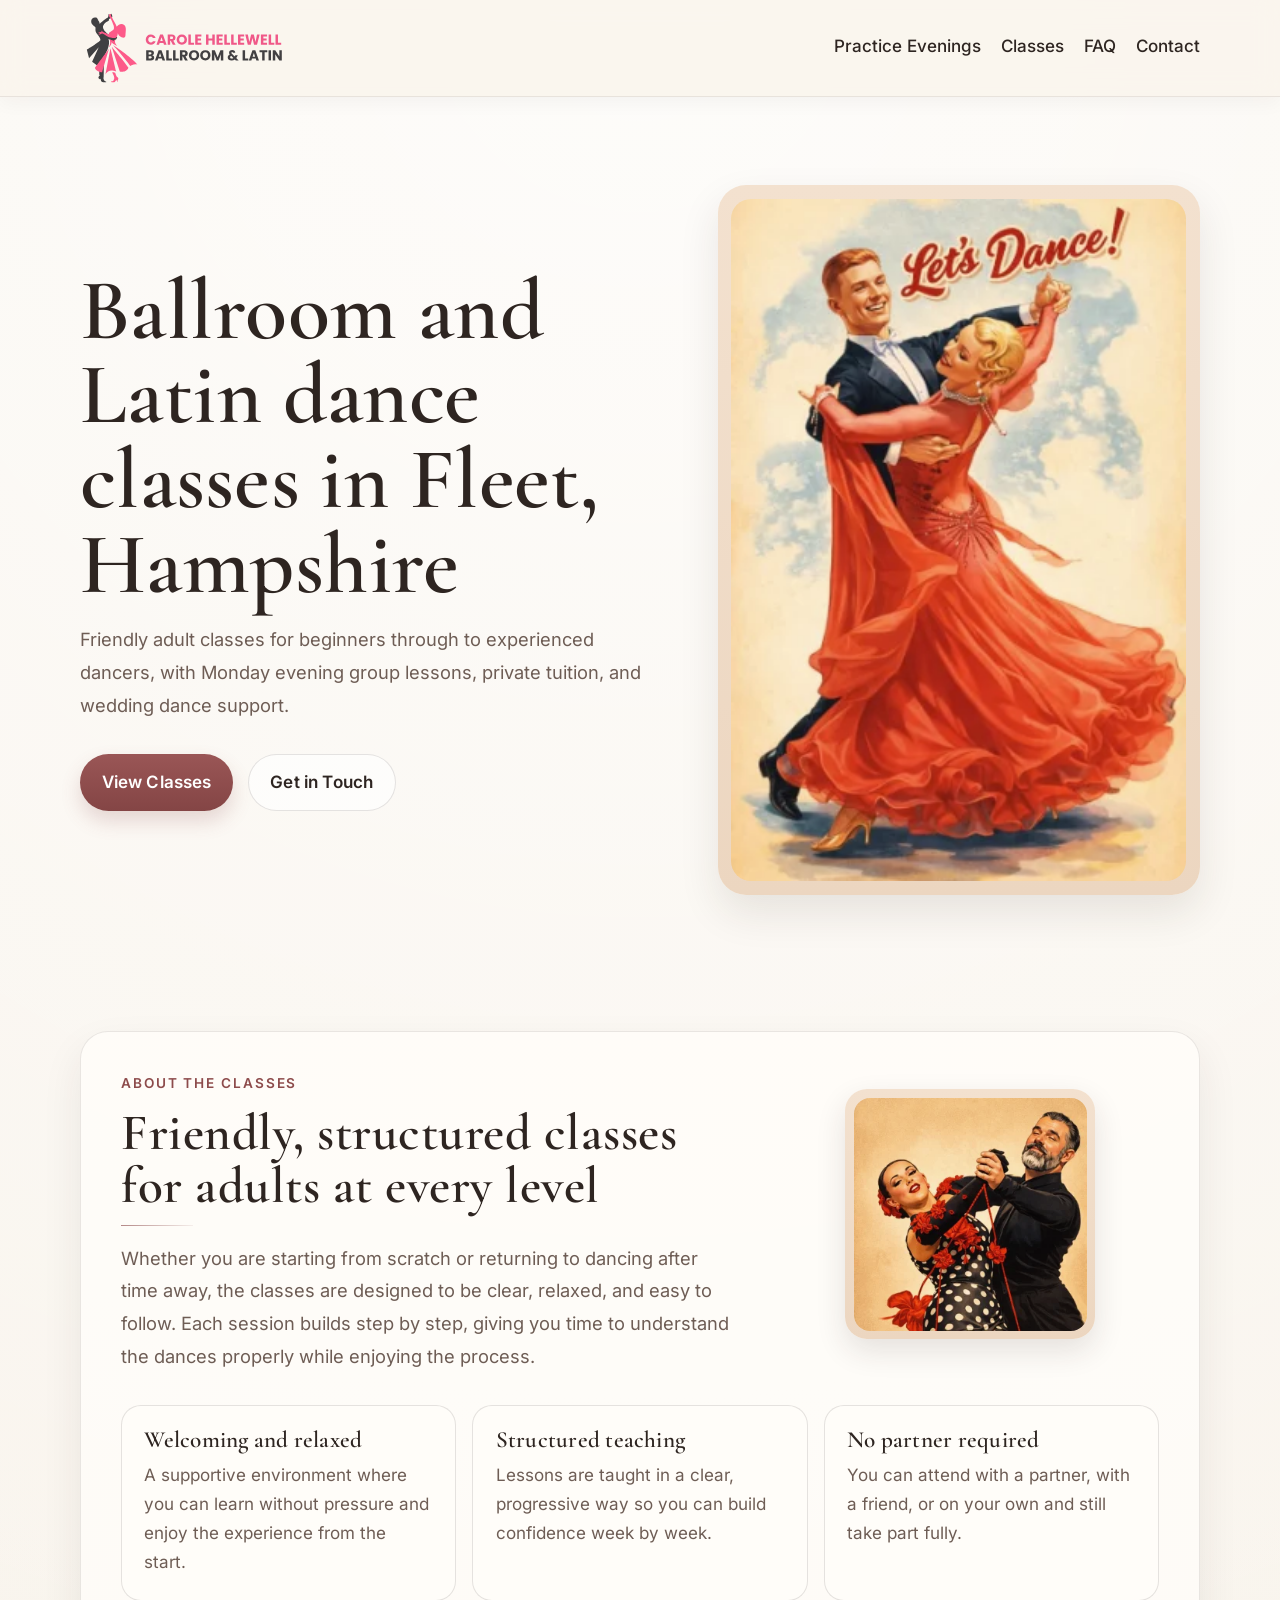
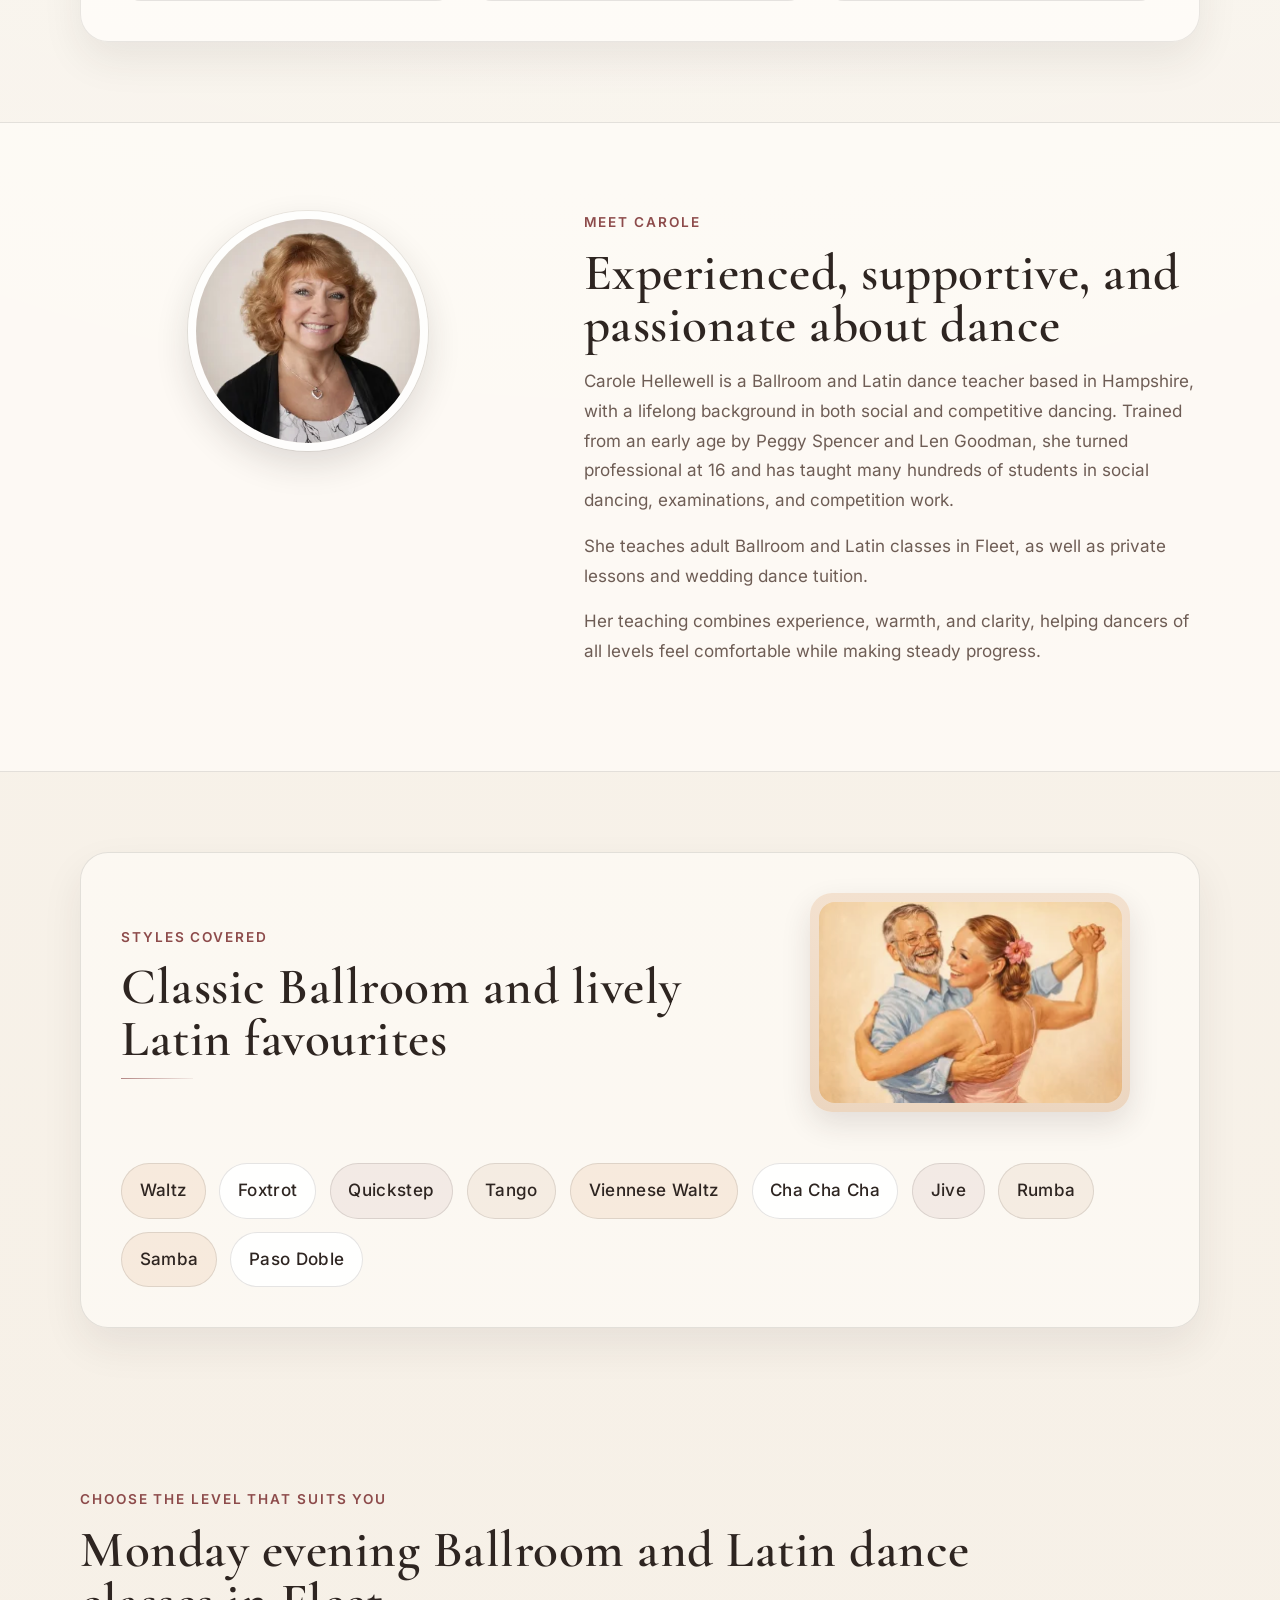
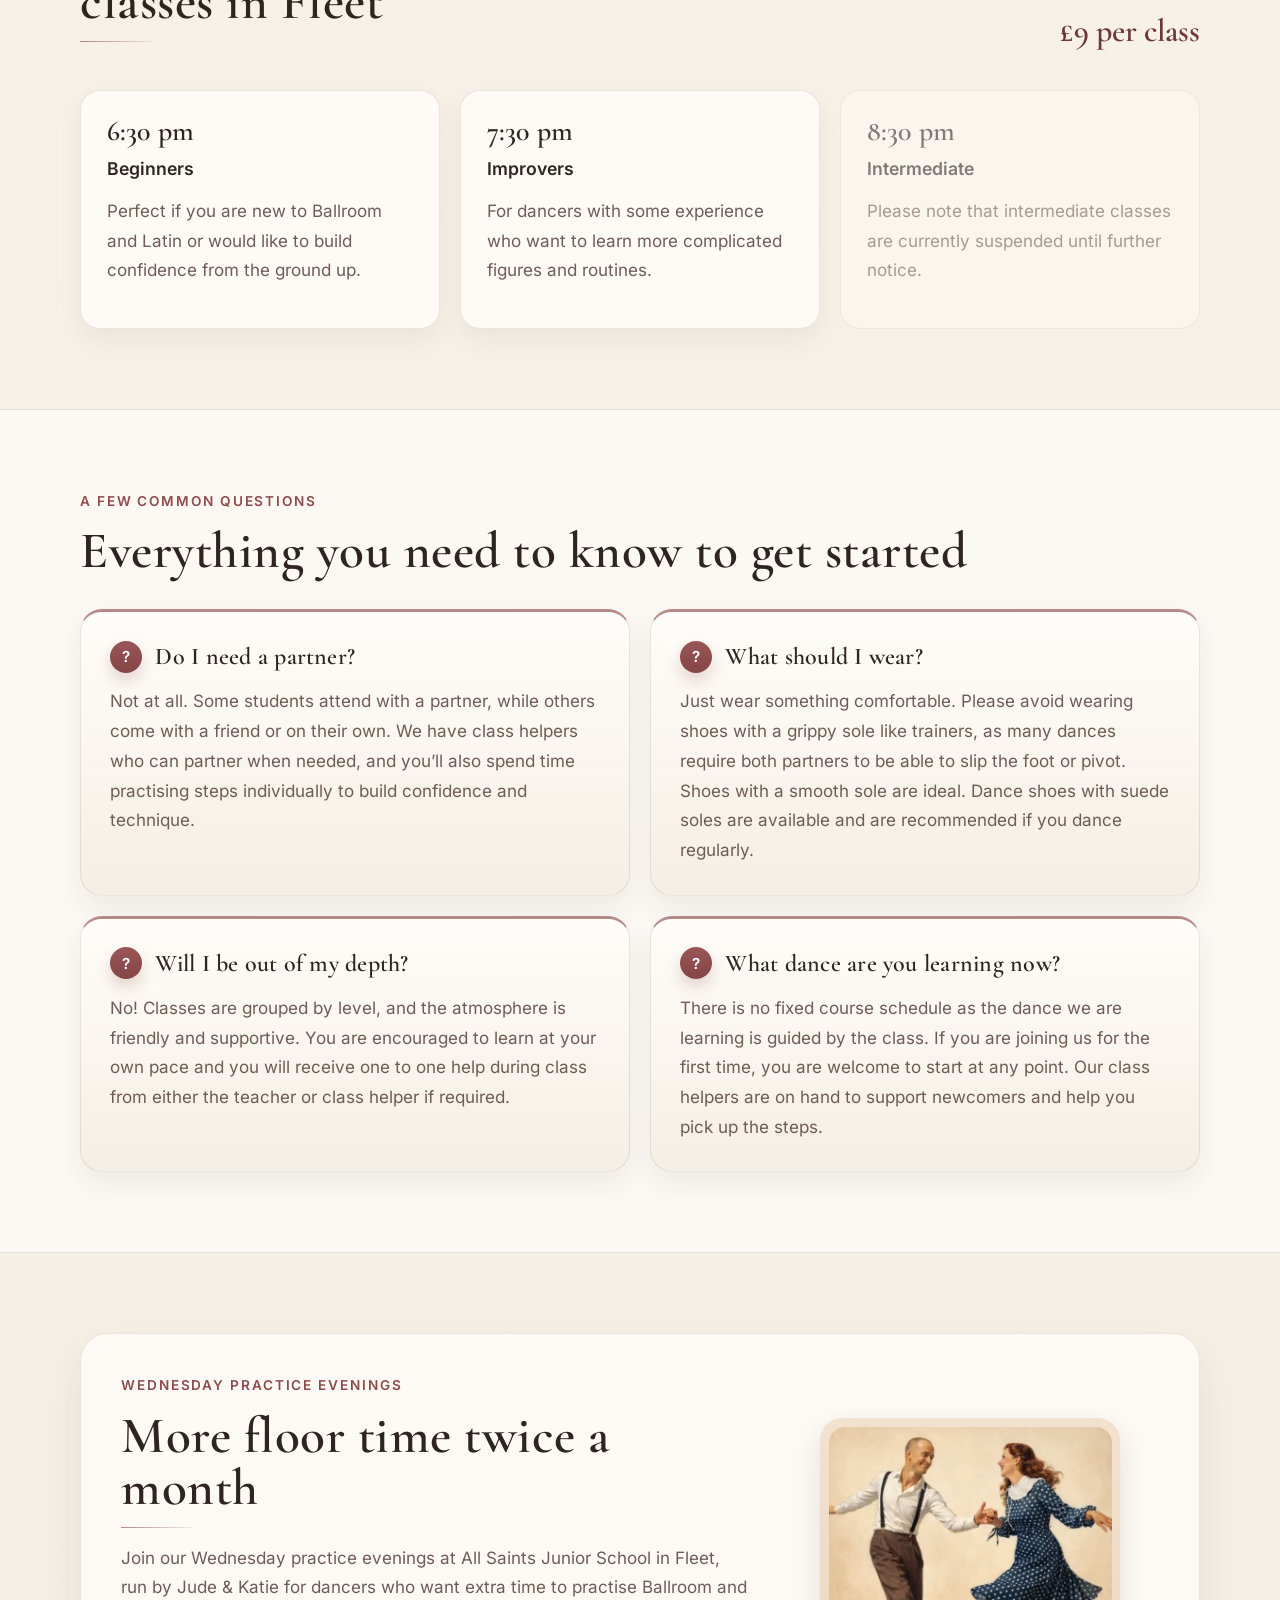
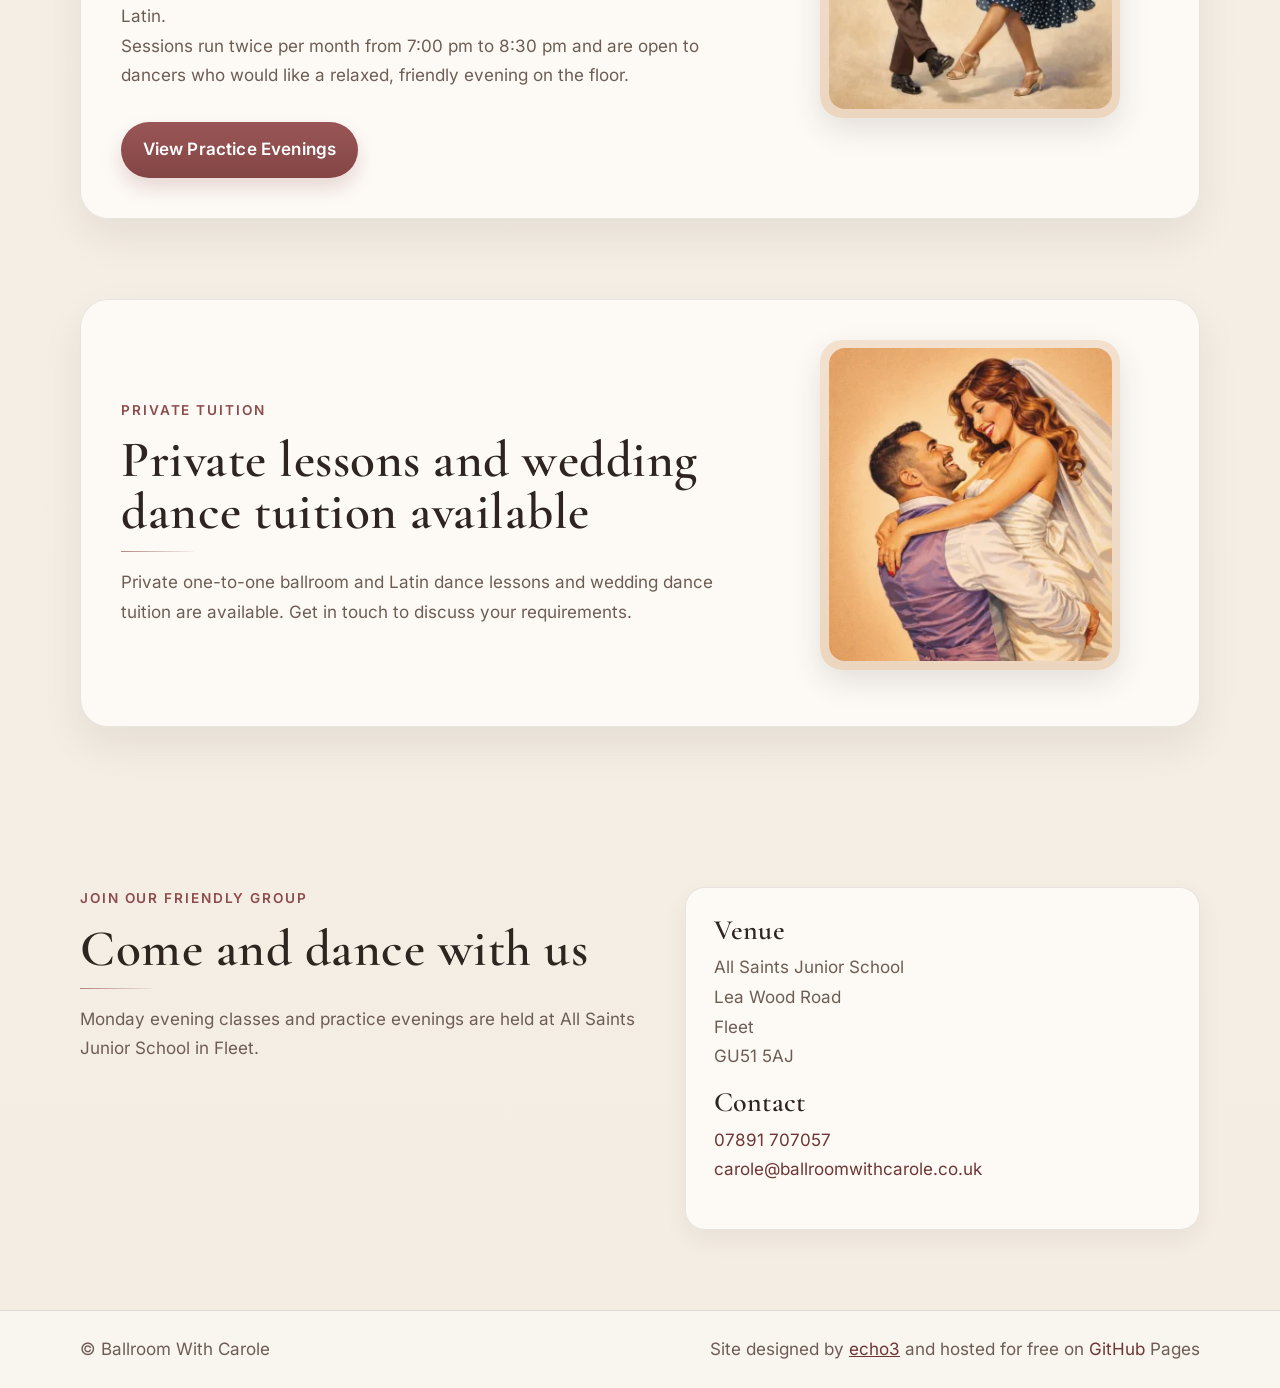
==== commit 0a62ff70: "Ability to turn notice header on/ off" ====
--- a/index.html
+++ b/index.html
@@ -83,11 +83,7 @@
   </script>
 </head>
 <body>
-  <div class="notice-banner" role="alert">
-    <div class="container">
-      <p><strong>NOTICE:</strong> Unfortunately due to illness there are no classes tonight 27th April 2026.</p>
-    </div>
-  </div>
+  <div id="notice-banner-root"></div>
 
   <header class="site-header">
     <div class="container header-inner">
@@ -428,6 +424,7 @@
     </section>
   </main>
 
+  <script src="notice.js"></script>
   <footer class="site-footer">
     <div class="container footer-inner">
       <p>© Ballroom With Carole</p>
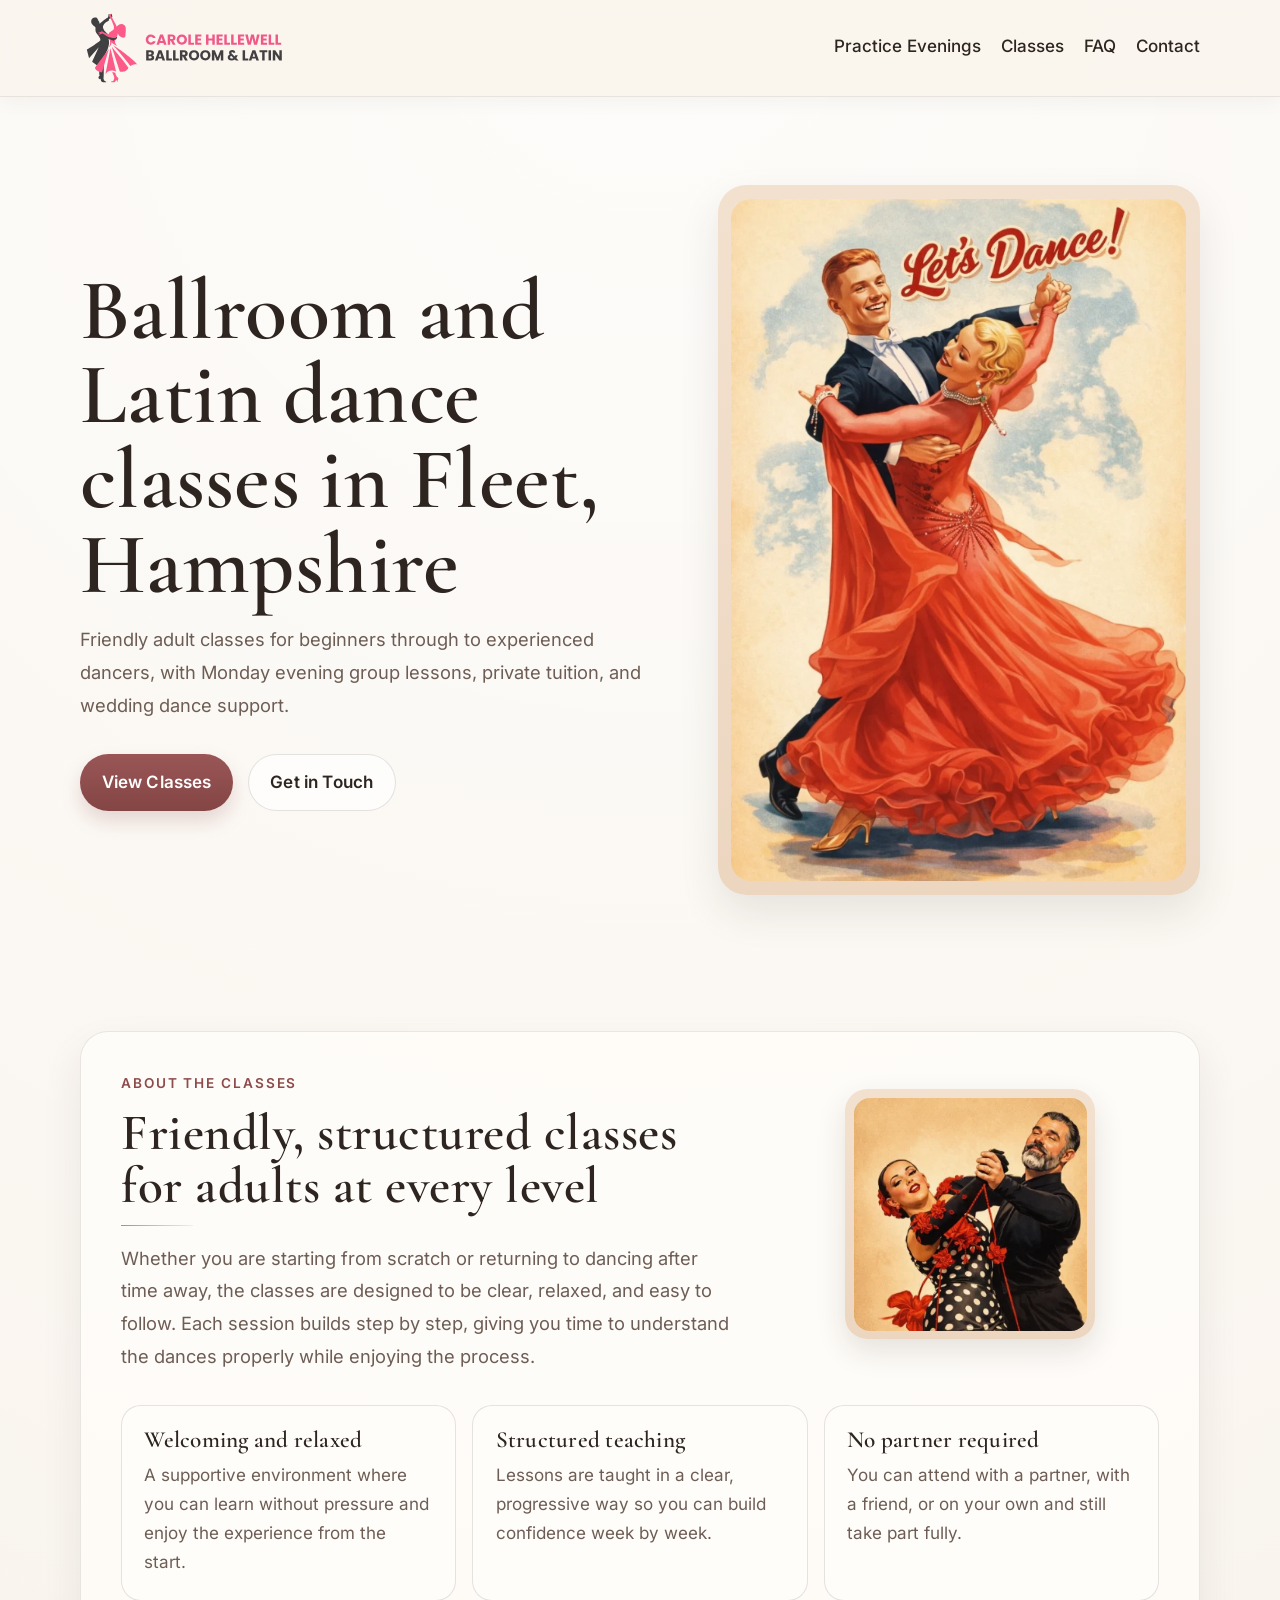
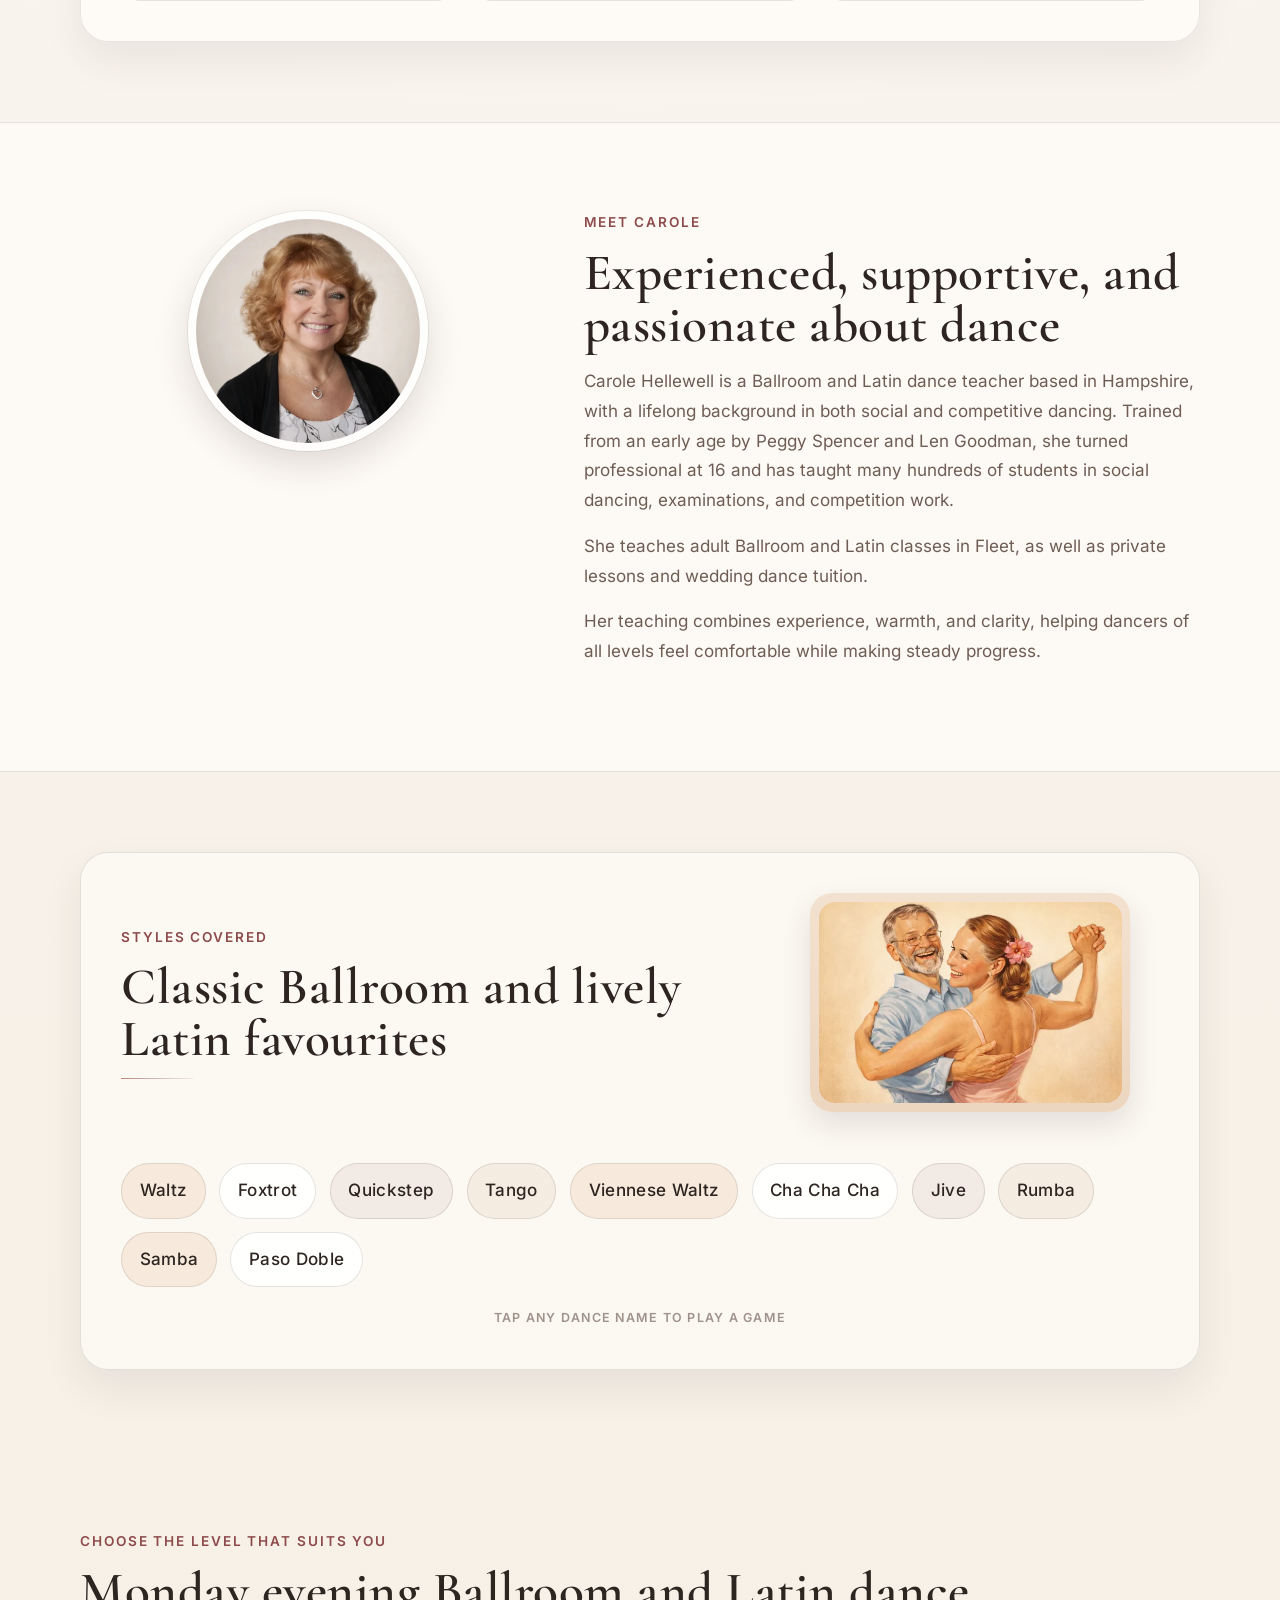
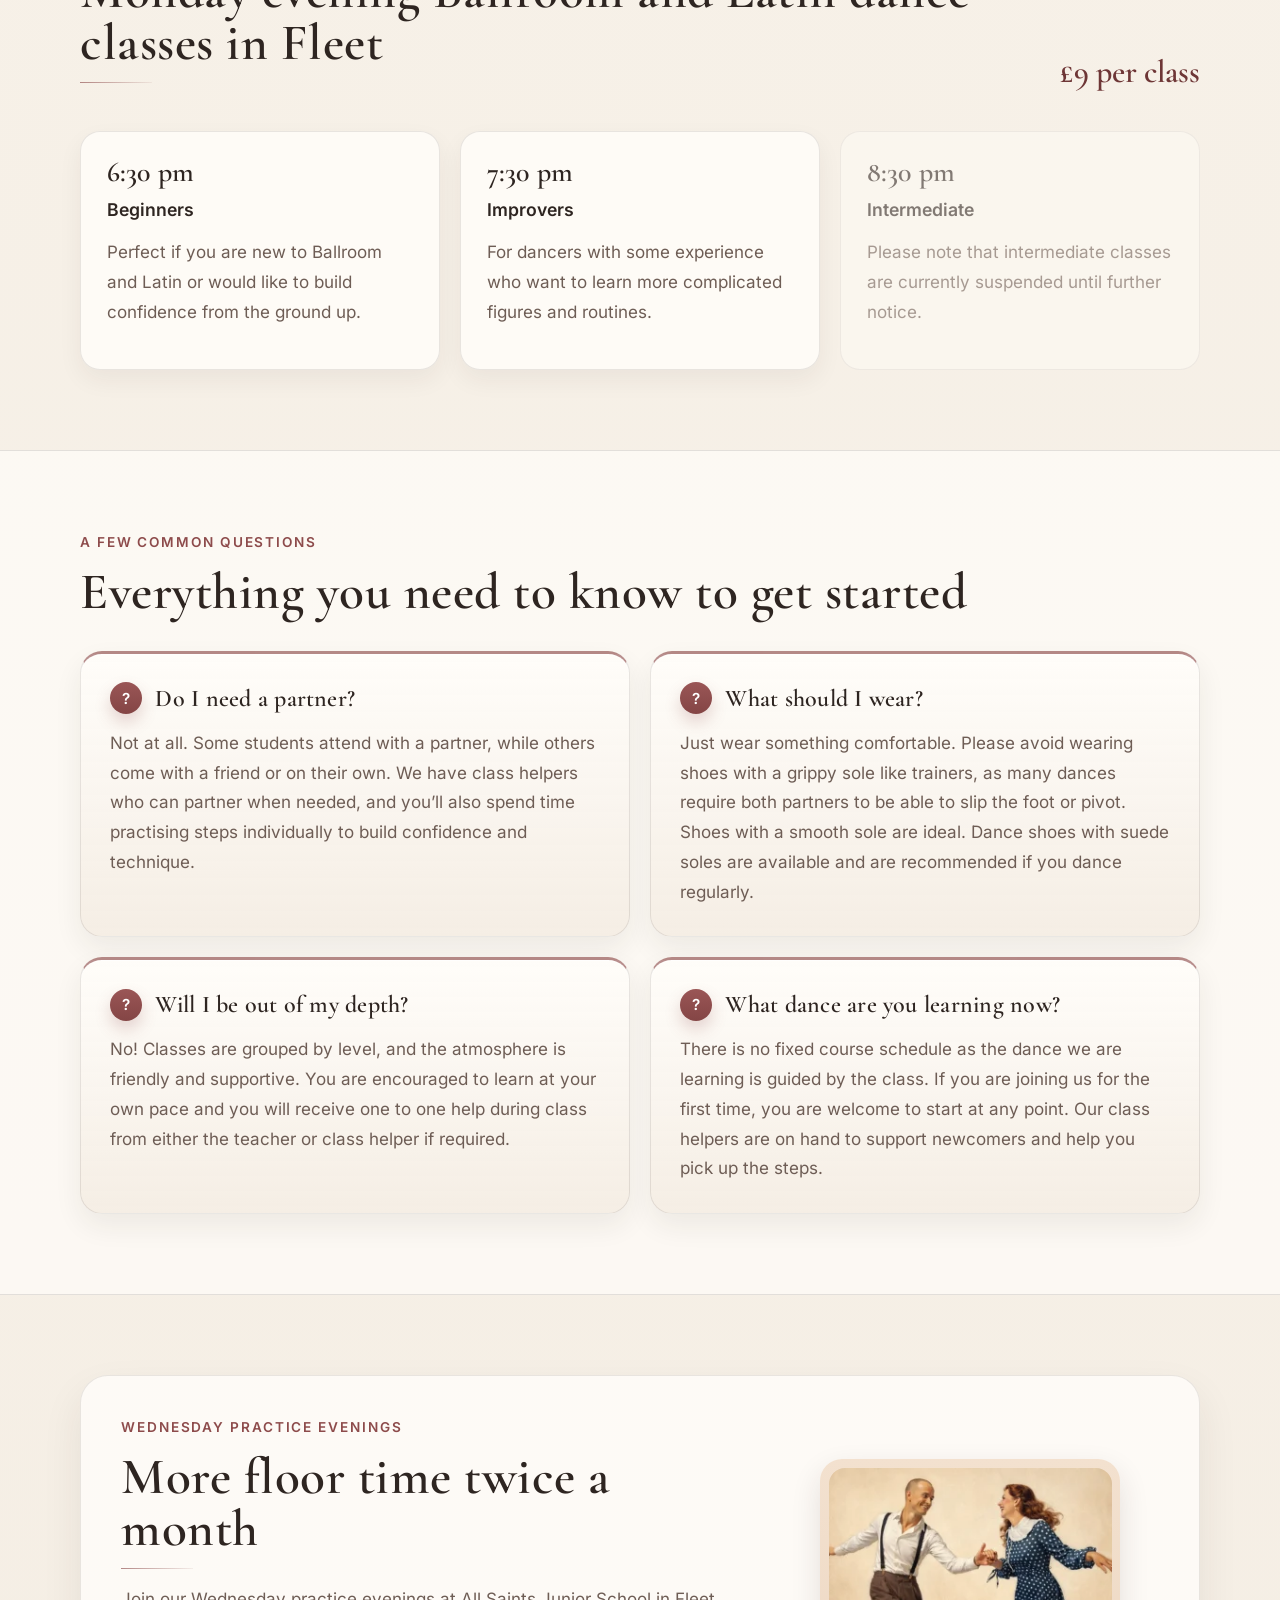
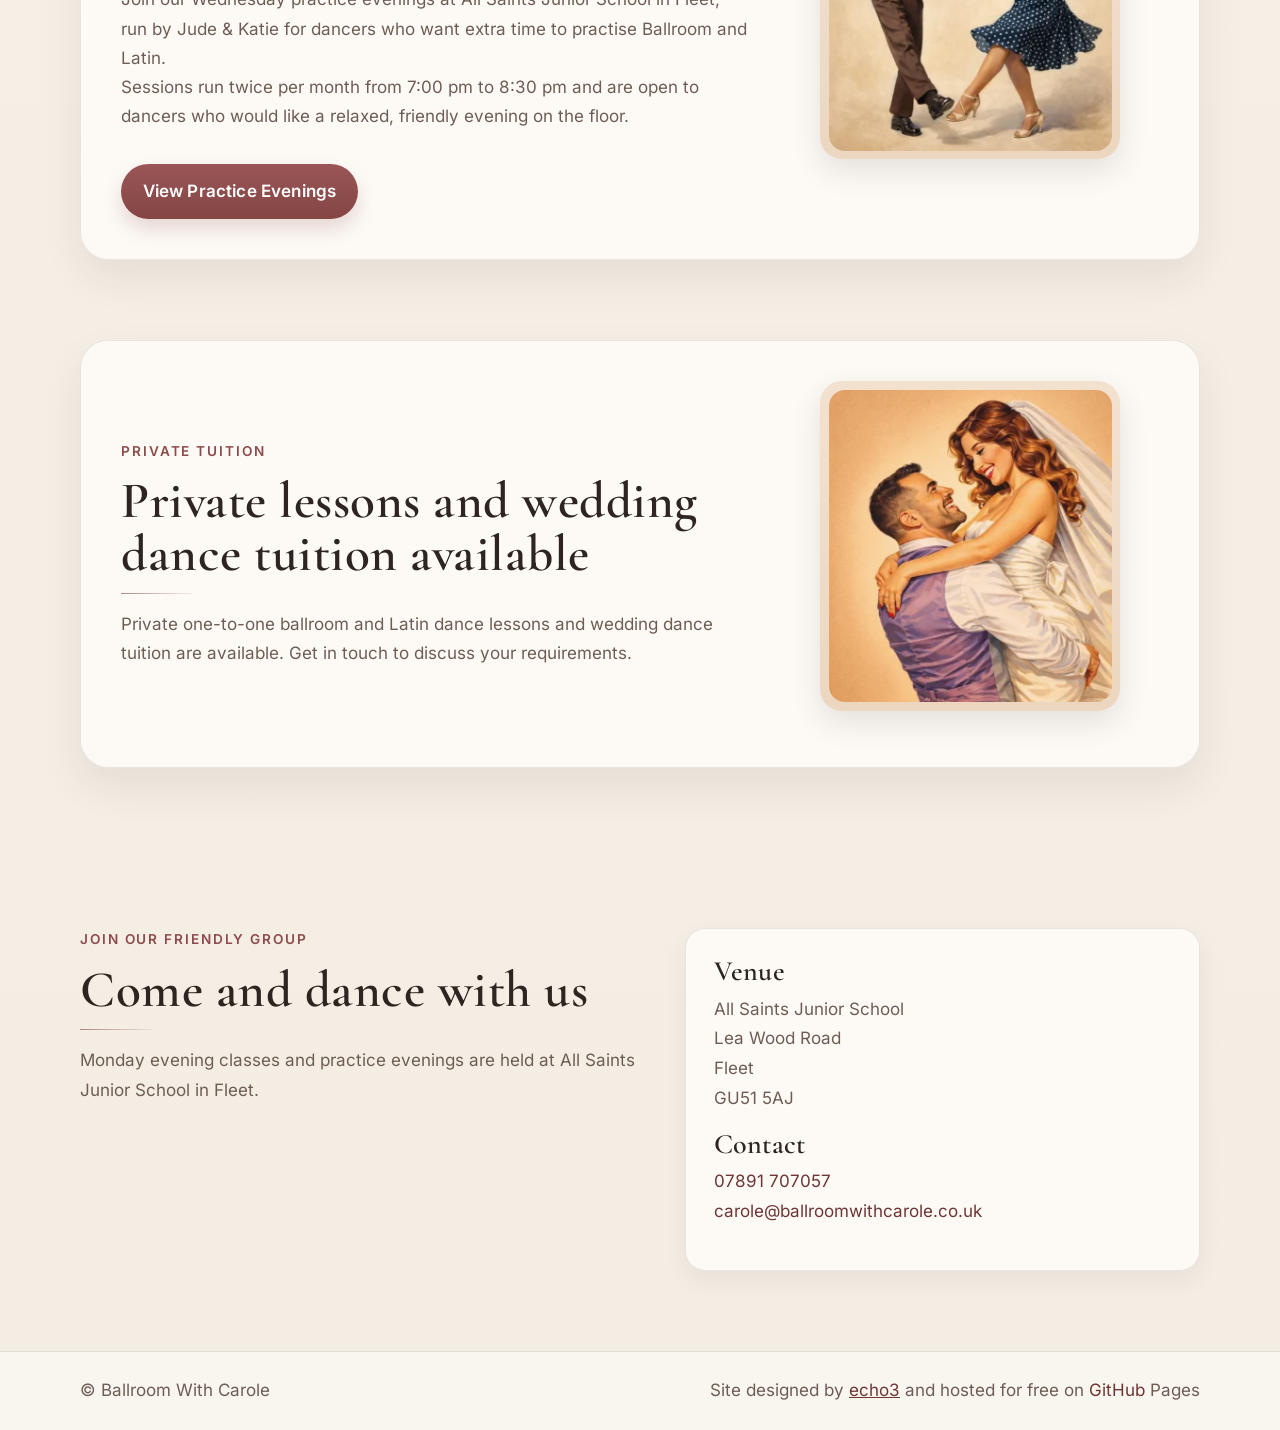
==== commit c1f4471d: "Add game" ====
--- a/index.html
+++ b/index.html
@@ -249,6 +249,7 @@
           <span class="pill">Samba</span>
           <span class="pill">Paso Doble</span>
         </div>
+        <p class="game-hint">Tap any dance name to play a game</p>
       </div>
     </section>
 
@@ -425,6 +426,45 @@
   </main>
 
   <script src="notice.js"></script>
+
+  <div id="dance-game-modal" class="game-modal-backdrop game-hidden" role="dialog" aria-modal="true" aria-labelledby="game-style-prompt">
+    <div class="game-modal">
+      <div class="game-header">
+        <div class="game-streak-wrap">
+          <span class="game-streak-label">Streak</span>
+          <span id="game-streak-count" class="game-streak-count">0</span>
+        </div>
+        <button type="button" id="game-close-btn" class="game-close-btn" aria-label="Close game">&#x2715;</button>
+      </div>
+
+      <div id="game-play-area">
+        <div class="game-prompt-wrap">
+          <p class="game-instruction">Find all the</p>
+          <p id="game-style-prompt" class="game-style-prompt style-ballroom">BALLROOM</p>
+          <p class="game-instruction">dances</p>
+        </div>
+
+        <div class="game-timer">
+          <div class="game-timer-track">
+            <div id="game-timer-fill" class="game-timer-fill"></div>
+          </div>
+          <span id="game-timer-text" class="game-timer-text">10s</span>
+        </div>
+
+        <div id="game-dance-grid" class="game-dance-grid"></div>
+      </div>
+
+      <div id="game-result" class="game-result game-hidden">
+        <p id="game-result-title" class="game-result-title"></p>
+        <p id="game-result-msg" class="game-result-msg"></p>
+        <p id="game-result-streak" class="game-result-streak game-hidden"></p>
+        <button type="button" id="game-next-btn" class="game-next-btn">Play again</button>
+      </div>
+    </div>
+  </div>
+
+  <script src="game.js"></script>
+
   <footer class="site-footer">
     <div class="container footer-inner">
       <p>© Ballroom With Carole</p>
--- a/style.css
+++ b/style.css
@@ -213,32 +213,32 @@
   line-height: 1.75;
 }
 
-.notice-banner {
-  background: #6e2525;
-  color: #fff8f2;
-  text-align: center;
-  padding: 0.85rem 1rem;
-  font-family: var(--font-body);
-  font-size: 1.05rem;
-  font-weight: 500;
-  letter-spacing: 0.01em;
-  border-bottom: 1px solid rgba(46, 37, 33, 0.18);
-  box-shadow: 0 8px 18px rgba(46, 37, 33, 0.16);
-  position: relative;
-  z-index: 11;
-}
-
-.notice-banner p {
-  margin: 0;
-  color: inherit;
-  line-height: 1.45;
-}
-
-.notice-banner strong {
-  color: #ffffff;
-  font-weight: 700;
-  letter-spacing: 0.04em;
-}
+.notice-banner {
+  background: #6e2525;
+  color: #fff8f2;
+  text-align: center;
+  padding: 0.85rem 1rem;
+  font-family: var(--font-body);
+  font-size: 1.05rem;
+  font-weight: 500;
+  letter-spacing: 0.01em;
+  border-bottom: 1px solid rgba(46, 37, 33, 0.18);
+  box-shadow: 0 8px 18px rgba(46, 37, 33, 0.16);
+  position: relative;
+  z-index: 11;
+}
+
+.notice-banner p {
+  margin: 0;
+  color: inherit;
+  line-height: 1.45;
+}
+
+.notice-banner strong {
+  color: #ffffff;
+  font-weight: 700;
+  letter-spacing: 0.04em;
+}
 
 .site-header {
   position: sticky;
@@ -880,3 +880,282 @@
     padding-bottom: 0 !important;
   }
 }
+
+/* ── Dance Game ─────────────────────────────────────────── */
+
+.game-hint {
+  margin: 1.25rem 0 0;
+  font-size: 0.78rem;
+  font-weight: 600;
+  letter-spacing: 0.1em;
+  text-transform: uppercase;
+  color: var(--muted);
+  opacity: 0.65;
+  text-align: center;
+}
+
+.pill {
+  cursor: pointer;
+  -webkit-user-select: none;
+  user-select: none;
+}
+
+.game-hidden {
+  display: none !important;
+}
+
+.game-modal-backdrop {
+  position: fixed;
+  inset: 0;
+  z-index: 100;
+  background: rgba(30, 20, 16, 0.6);
+  -webkit-backdrop-filter: blur(6px);
+  backdrop-filter: blur(6px);
+  display: flex;
+  align-items: center;
+  justify-content: center;
+  padding: 1rem;
+}
+
+.game-modal {
+  background: var(--surface);
+  border: 1px solid var(--border);
+  border-radius: 28px;
+  padding: 2rem;
+  box-shadow: 0 24px 60px rgba(46, 37, 33, 0.24);
+  width: 100%;
+  max-width: 520px;
+  max-height: 90vh;
+  overflow-y: auto;
+}
+
+.game-header {
+  display: flex;
+  justify-content: space-between;
+  align-items: center;
+  margin-bottom: 1.5rem;
+}
+
+.game-streak-wrap {
+  display: flex;
+  align-items: baseline;
+  gap: 0.5rem;
+}
+
+.game-streak-label {
+  font-size: 0.78rem;
+  font-weight: 600;
+  letter-spacing: 0.1em;
+  text-transform: uppercase;
+  color: var(--muted);
+}
+
+.game-streak-count {
+  font-family: var(--font-heading);
+  font-size: 2.2rem;
+  font-weight: 700;
+  color: var(--text);
+  line-height: 1;
+}
+
+.game-close-btn {
+  background: none;
+  border: 1px solid var(--border);
+  border-radius: 50%;
+  width: 2.2rem;
+  height: 2.2rem;
+  display: flex;
+  align-items: center;
+  justify-content: center;
+  cursor: pointer;
+  color: var(--muted);
+  font-size: 0.85rem;
+  transition: background 0.18s ease, color 0.18s ease;
+}
+
+.game-close-btn:hover {
+  background: var(--surface-2);
+  color: var(--text);
+}
+
+.game-prompt-wrap {
+  text-align: center;
+  margin-bottom: 1.5rem;
+}
+
+.game-instruction {
+  margin: 0;
+  font-size: 1rem;
+  color: var(--muted);
+}
+
+.game-style-prompt {
+  margin: 0.2rem 0;
+  font-family: var(--font-heading);
+  font-size: clamp(2.8rem, 10vw, 4.4rem);
+  font-weight: 700;
+  letter-spacing: 0.05em;
+  line-height: 1;
+}
+
+.style-ballroom {
+  color: #a07820;
+}
+
+.style-latin {
+  color: var(--accent);
+}
+
+.game-timer {
+  display: flex;
+  align-items: center;
+  gap: 0.75rem;
+  margin-bottom: 1.25rem;
+}
+
+.game-timer-track {
+  flex: 1;
+  height: 6px;
+  background: var(--surface-2);
+  border-radius: 999px;
+  overflow: hidden;
+}
+
+.game-timer-fill {
+  height: 100%;
+  border-radius: 999px;
+  background: linear-gradient(to right, var(--accent-dark), var(--accent));
+  transition: width 1s linear;
+}
+
+.game-timer-fill.timer-urgent {
+  background: #b83232;
+}
+
+.game-timer-text {
+  font-size: 0.82rem;
+  font-weight: 600;
+  color: var(--muted);
+  min-width: 2.2rem;
+  text-align: right;
+}
+
+.game-dance-grid {
+  display: grid;
+  grid-template-columns: repeat(2, 1fr);
+  gap: 0.6rem;
+}
+
+.game-dance-btn {
+  padding: 0.85rem 1rem;
+  border-radius: 999px;
+  border: 1px solid var(--border);
+  background: rgba(255, 255, 255, 0.78);
+  color: var(--text);
+  font-family: var(--font-body);
+  font-size: 1rem;
+  font-weight: 500;
+  letter-spacing: 0.02em;
+  cursor: pointer;
+  transition: transform 0.15s ease, background 0.15s ease, border-color 0.15s ease, box-shadow 0.15s ease;
+  text-align: center;
+}
+
+.game-dance-btn:hover:not(:disabled) {
+  transform: translateY(-2px);
+  background: rgba(255, 255, 255, 0.95);
+  border-color: rgba(141, 75, 75, 0.35);
+  box-shadow: 0 6px 14px rgba(46, 37, 33, 0.08);
+}
+
+.game-dance-btn:disabled {
+  cursor: default;
+}
+
+.game-dance-btn.dance-correct {
+  background: rgba(34, 120, 34, 0.1);
+  border-color: rgba(34, 120, 34, 0.45);
+  color: #1e6b1e;
+}
+
+.game-dance-btn.dance-wrong {
+  background: rgba(184, 50, 50, 0.1);
+  border-color: rgba(184, 50, 50, 0.45);
+  color: #8b1a1a;
+  animation: shake 0.4s ease;
+}
+
+.game-dance-btn.dance-reveal {
+  background: rgba(34, 120, 34, 0.06);
+  border-color: rgba(34, 120, 34, 0.28);
+  color: #2d7a2d;
+  opacity: 0.72;
+}
+
+@keyframes shake {
+  0%,  100% { transform: translateX(0); }
+  20%        { transform: translateX(-6px); }
+  40%        { transform: translateX(6px); }
+  60%        { transform: translateX(-4px); }
+  80%        { transform: translateX(4px); }
+}
+
+.game-result {
+  text-align: center;
+  padding: 0.5rem 0 0.25rem;
+}
+
+.game-result-title {
+  font-family: var(--font-heading);
+  font-size: clamp(2.2rem, 6vw, 3rem);
+  font-weight: 700;
+  margin-bottom: 0.5rem;
+  color: var(--text);
+}
+
+.game-result-msg {
+  color: var(--muted);
+  margin-bottom: 0.75rem;
+}
+
+.game-result-streak {
+  font-family: var(--font-heading);
+  font-size: 1.5rem;
+  font-weight: 600;
+  color: var(--accent-dark);
+  margin-bottom: 1.25rem;
+}
+
+.game-next-btn {
+  display: inline-flex;
+  align-items: center;
+  justify-content: center;
+  min-height: 50px;
+  padding: 0.82rem 2.25rem;
+  border-radius: 999px;
+  border: none;
+  background: linear-gradient(180deg, #9a5656, #844545);
+  color: white;
+  font-family: var(--font-body);
+  font-size: 1rem;
+  font-weight: 600;
+  letter-spacing: 0.01em;
+  cursor: pointer;
+  box-shadow: 0 10px 20px rgba(141, 75, 75, 0.2);
+  transition: transform 0.18s ease, background 0.18s ease;
+}
+
+.game-next-btn:hover {
+  transform: translateY(-1px);
+  background: linear-gradient(180deg, #8f4e4e, #743c3c);
+}
+
+@media (max-width: 480px) {
+  .game-modal {
+    padding: 1.5rem 1.25rem;
+  }
+
+  .game-dance-grid {
+    grid-template-columns: 1fr;
+  }
+}
